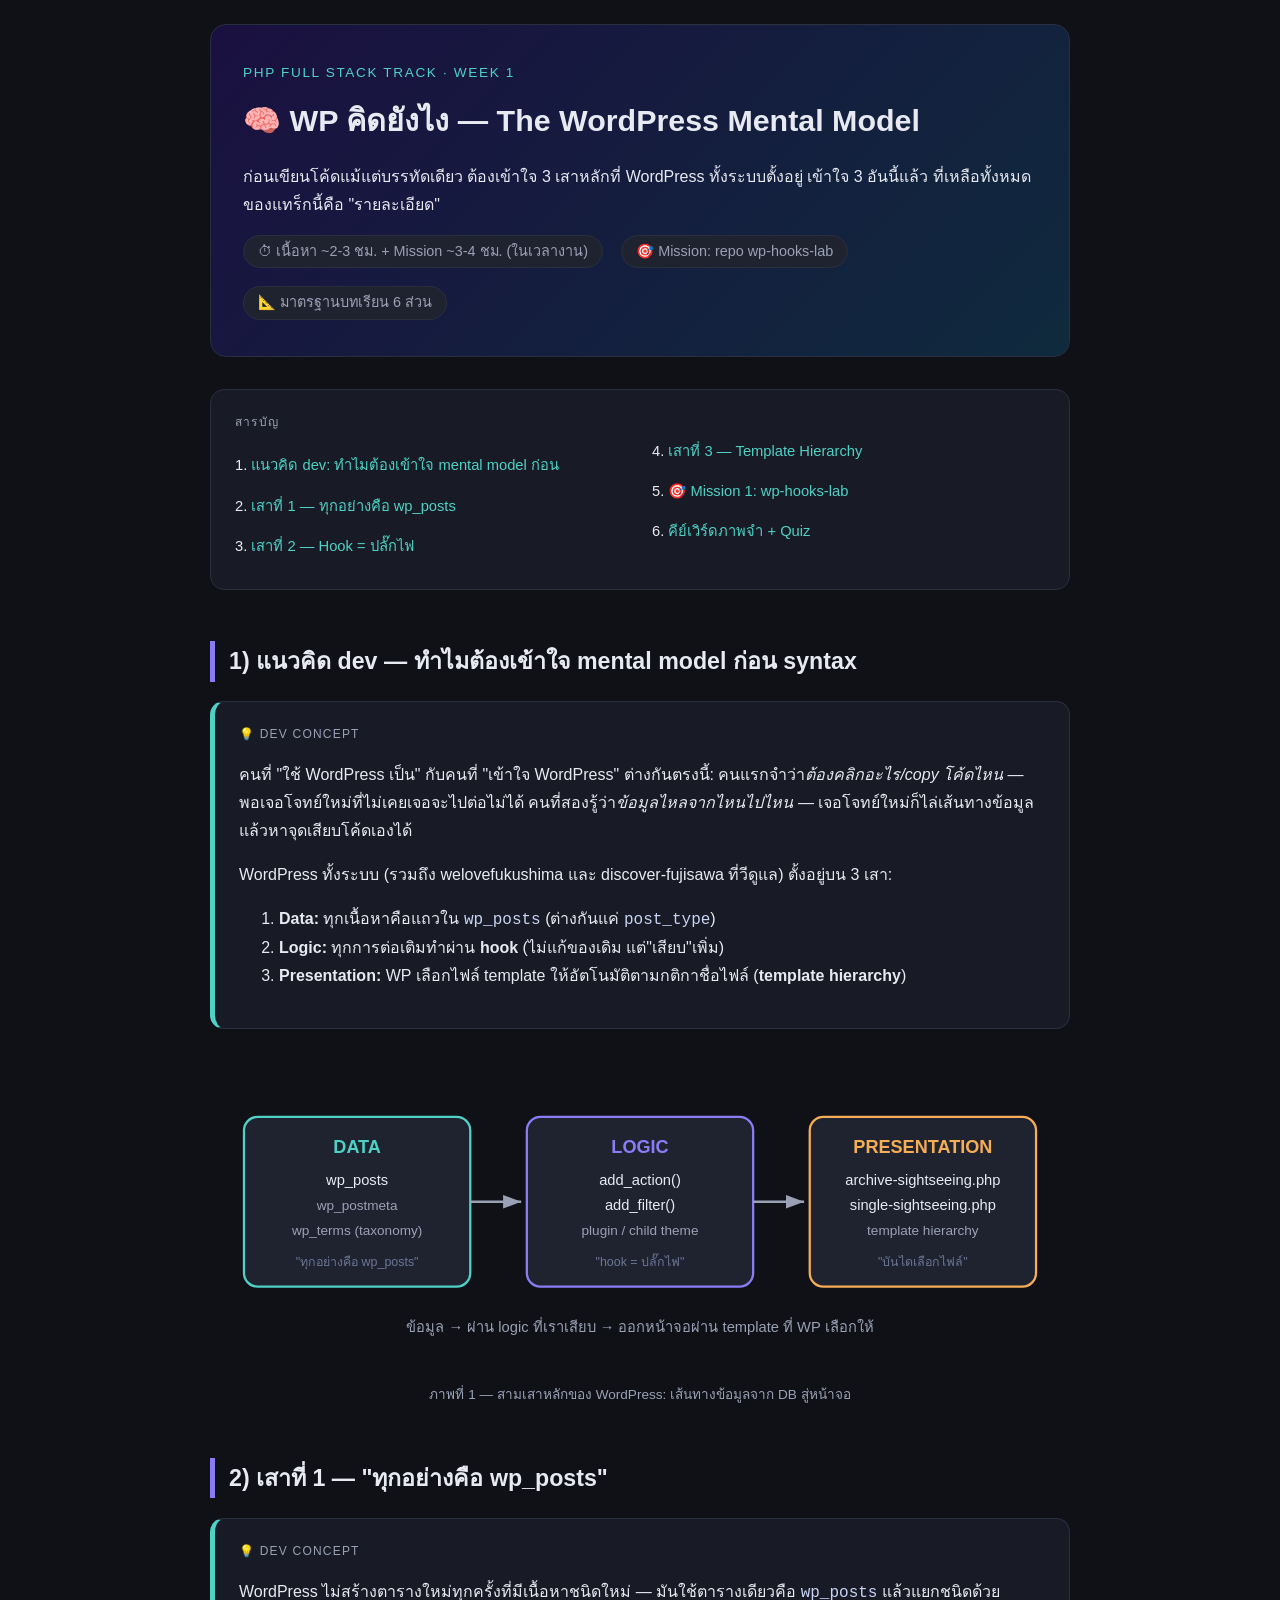
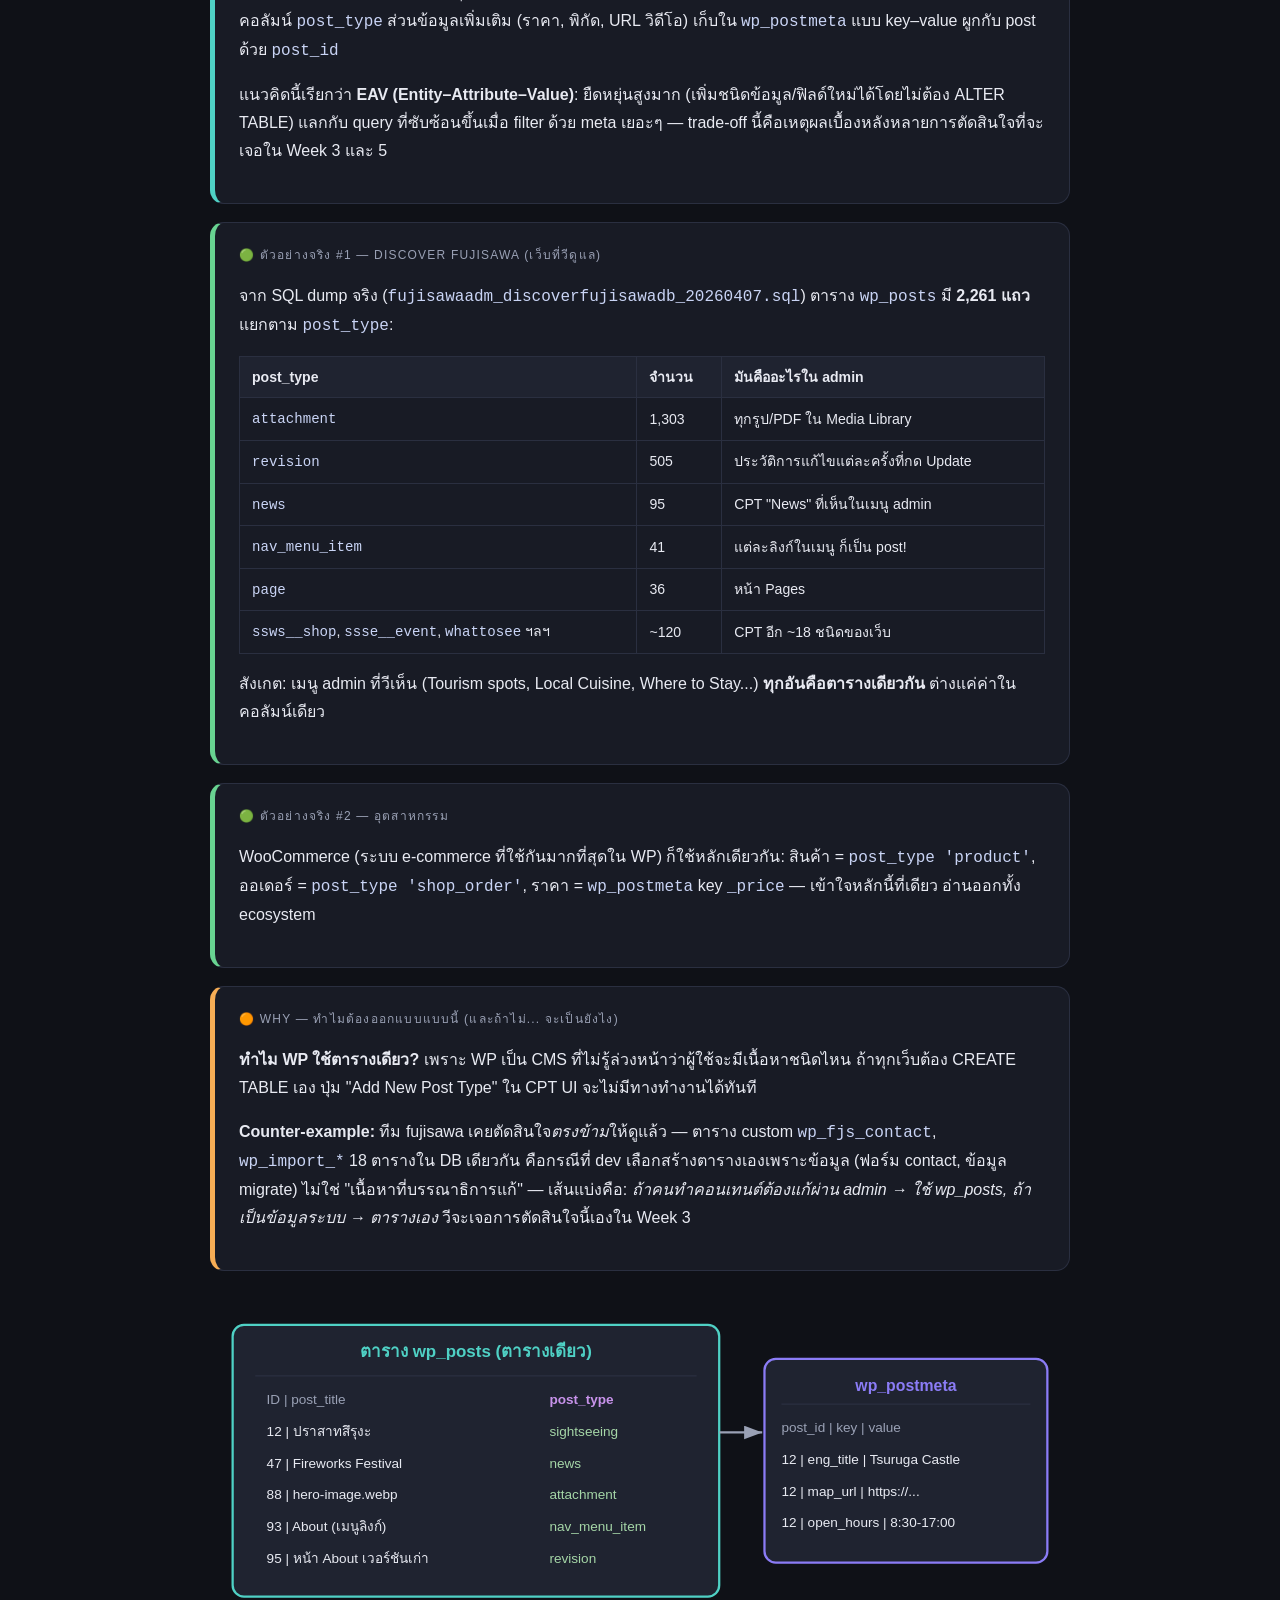
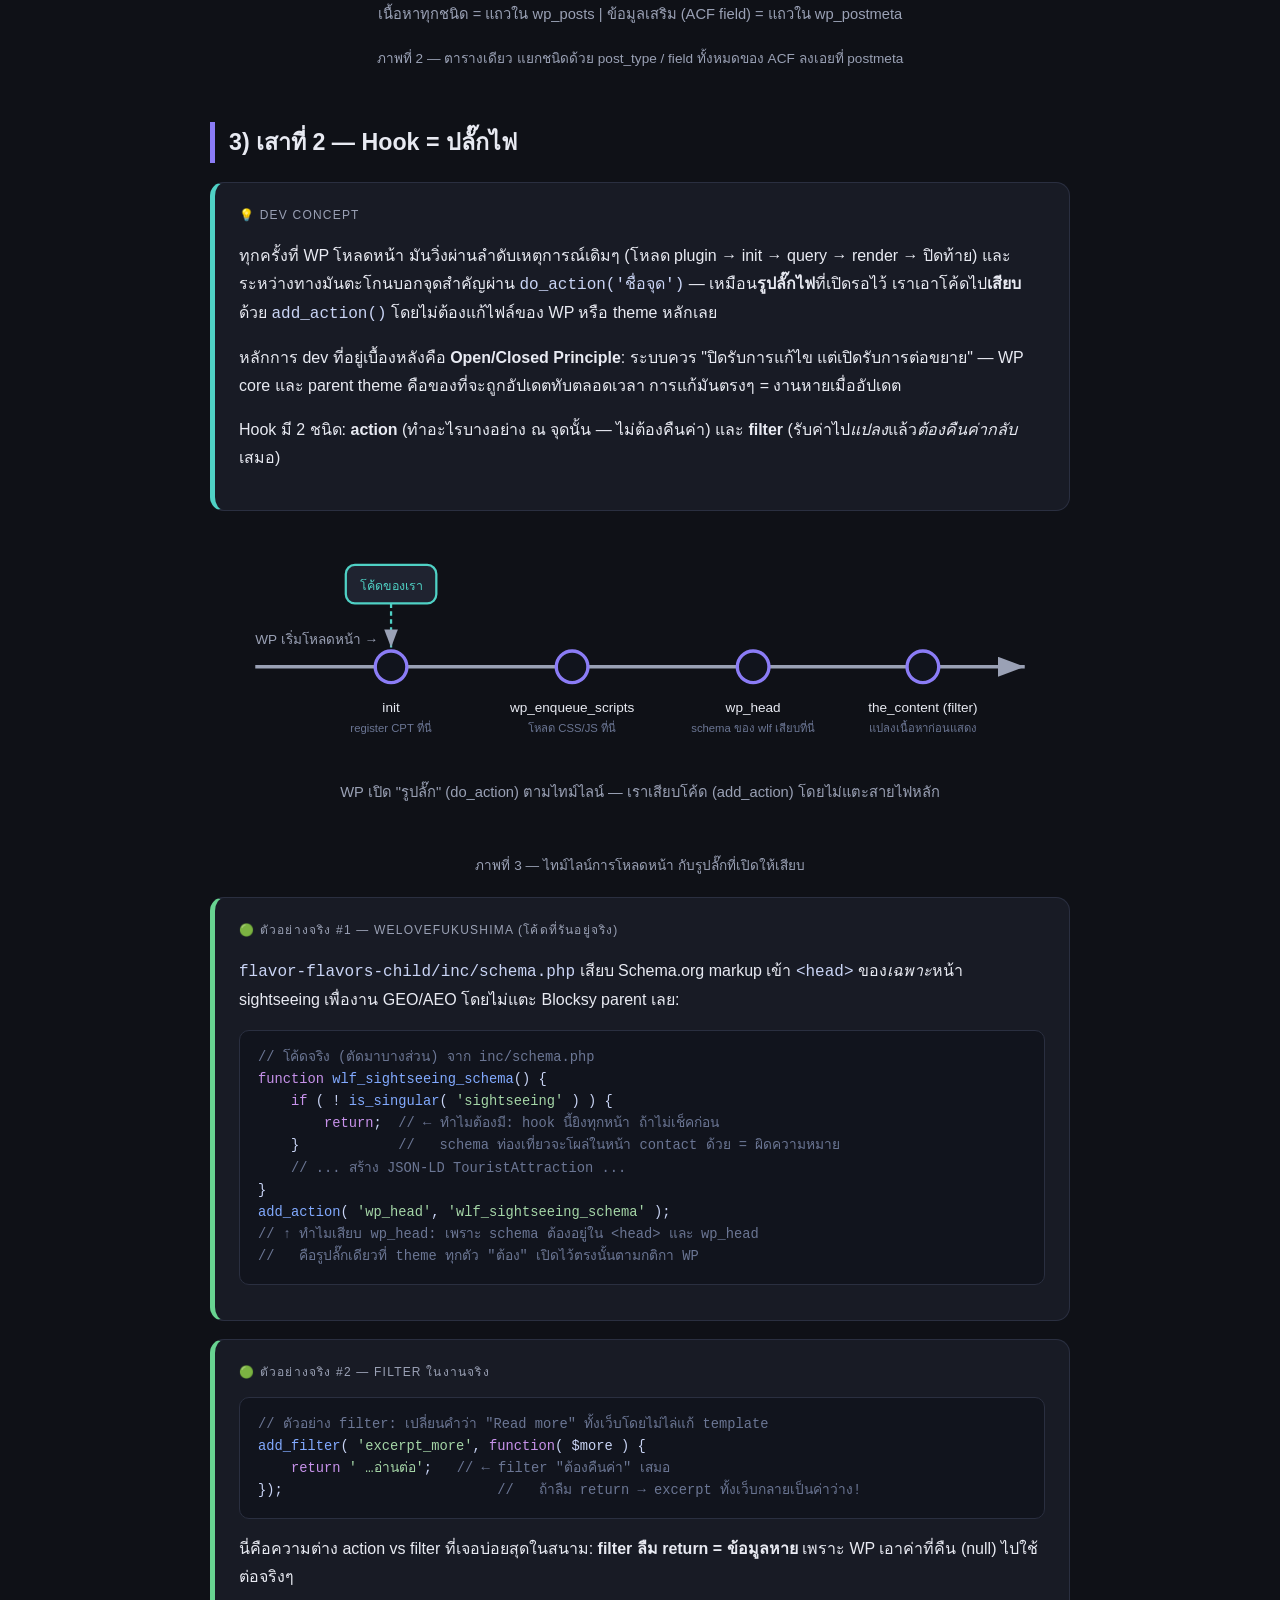
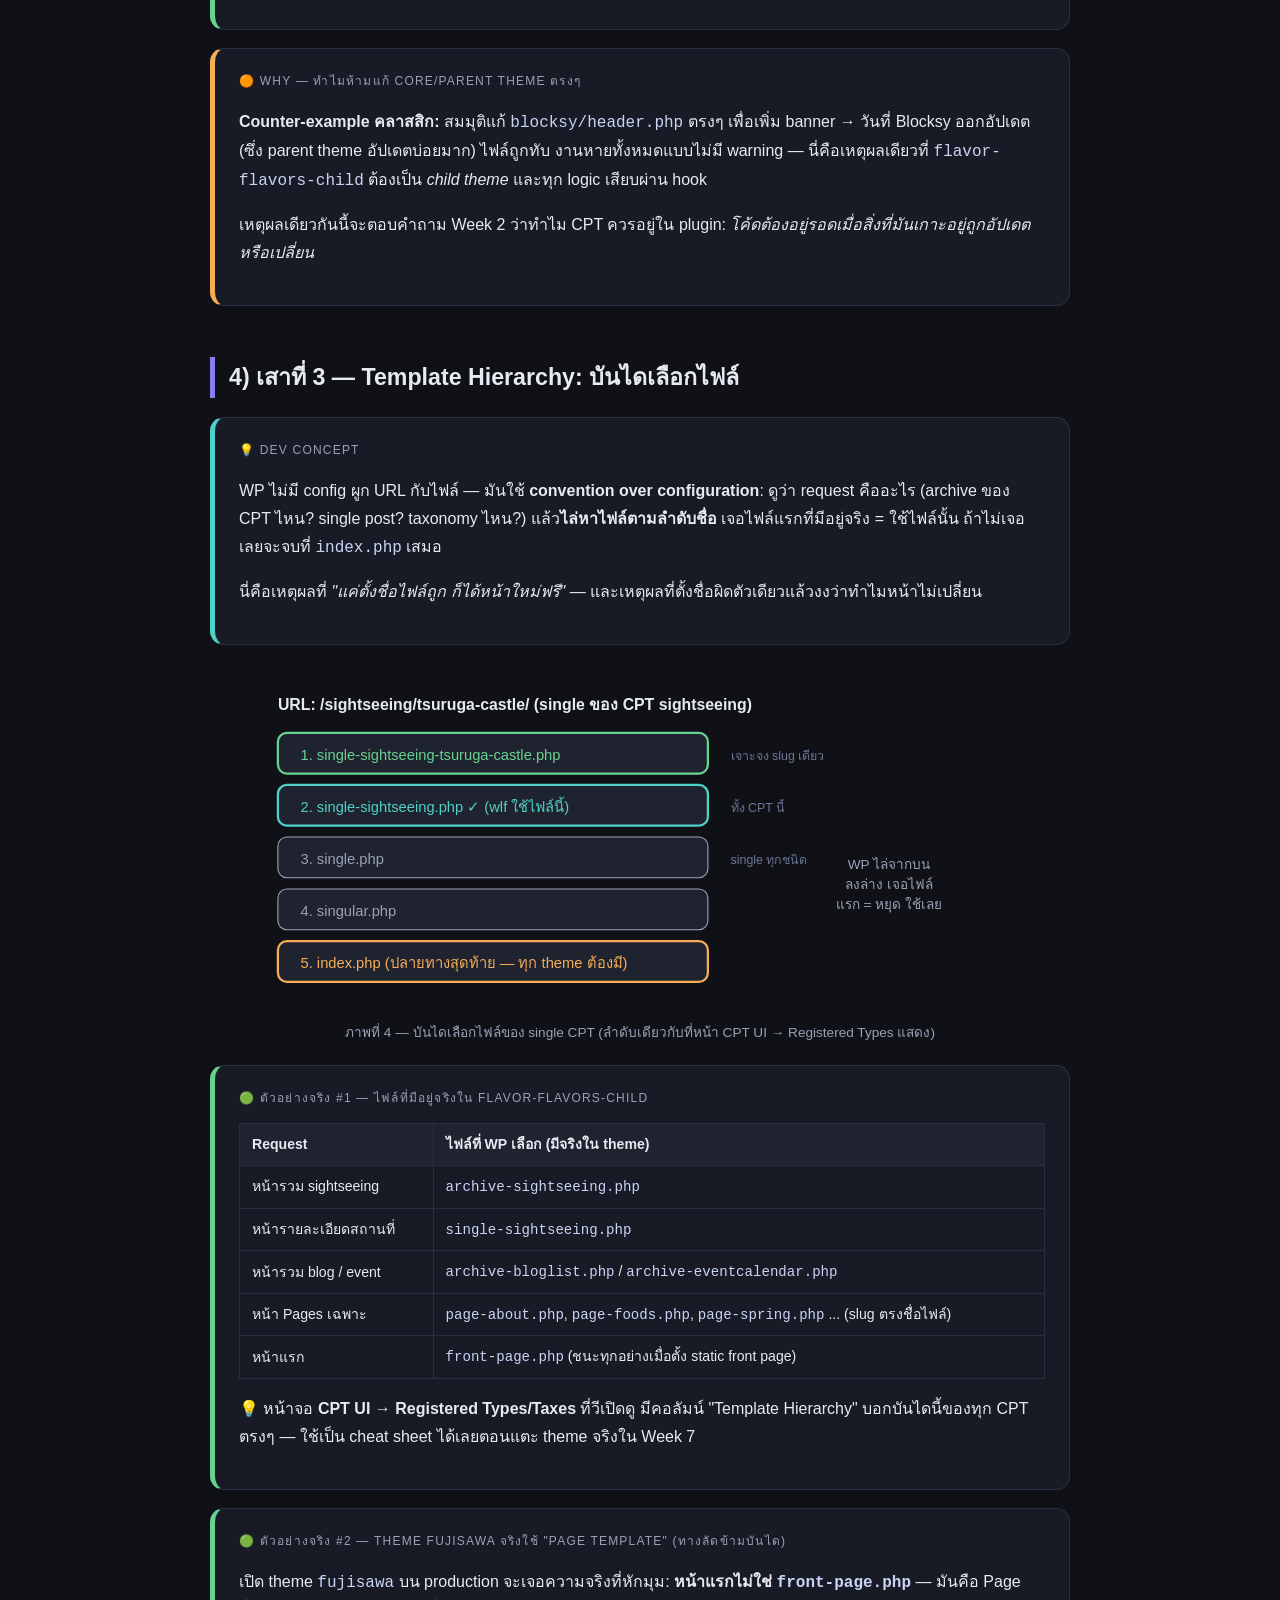
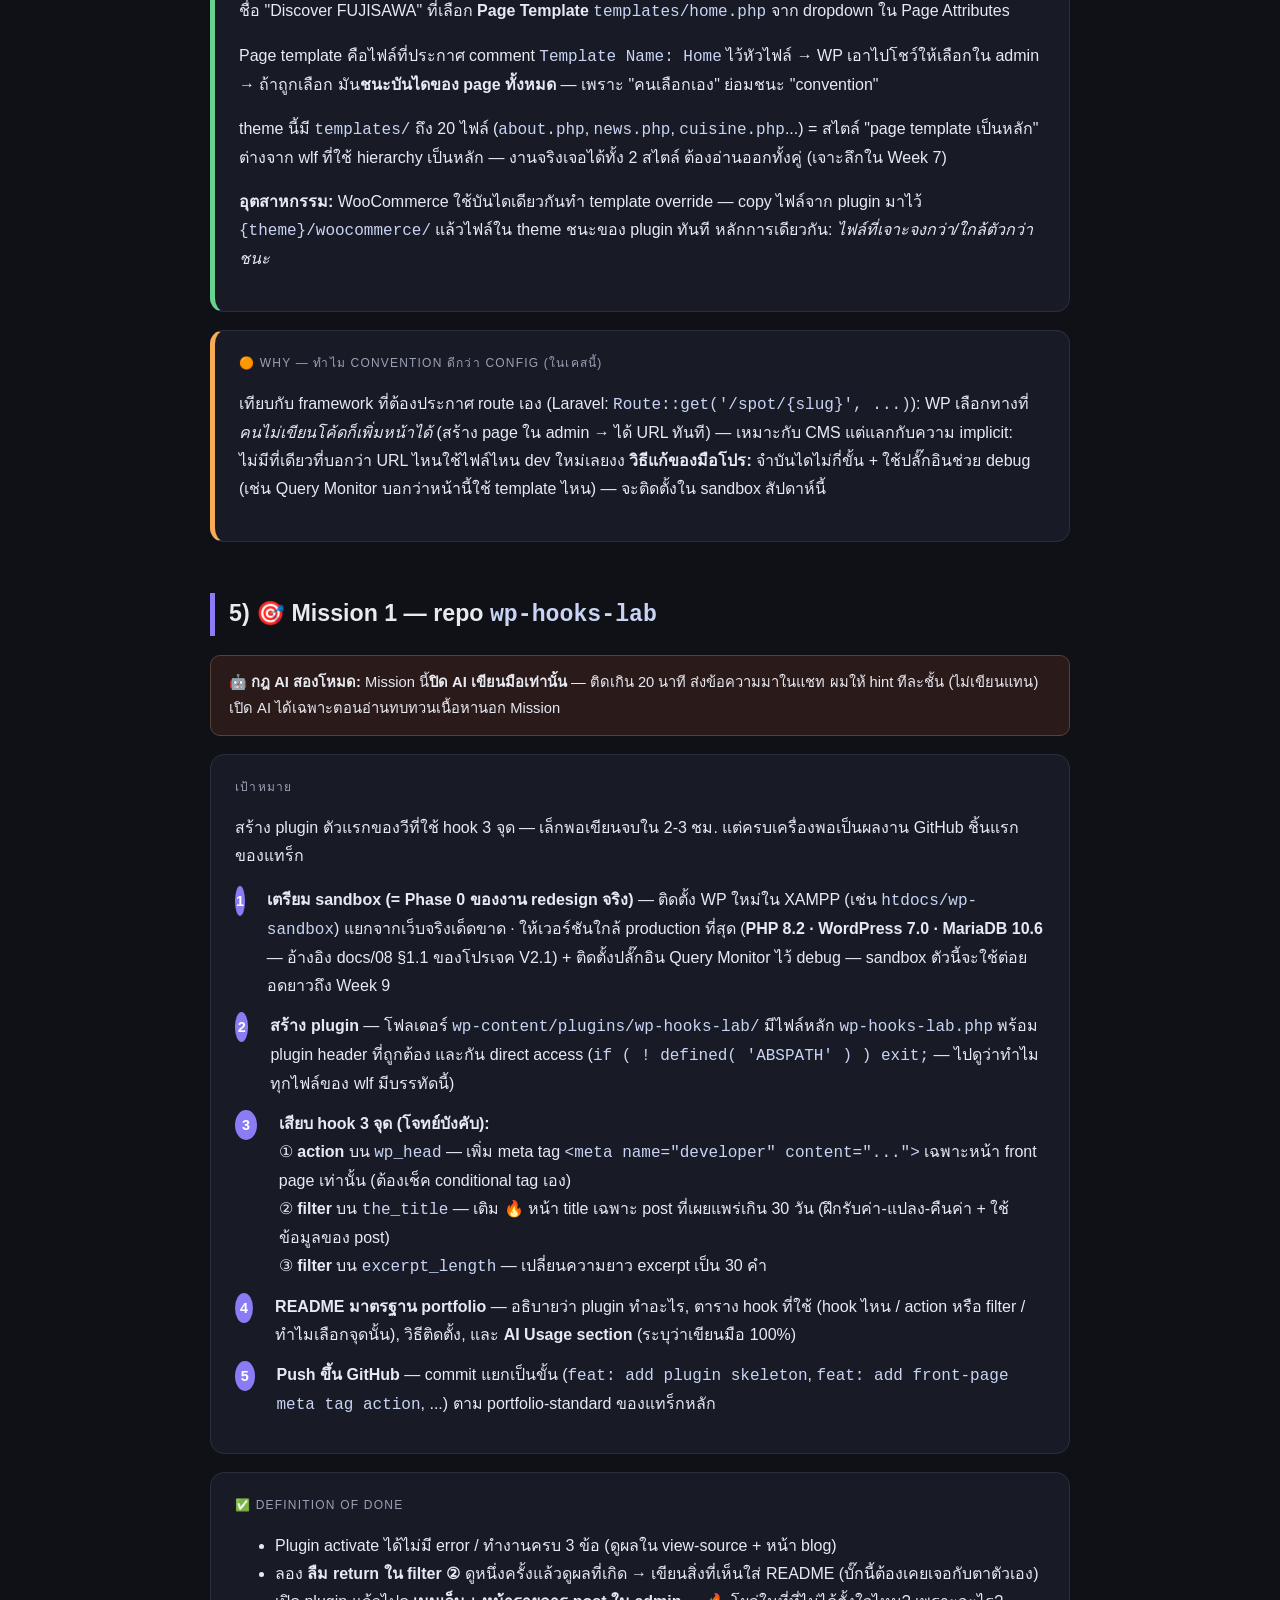
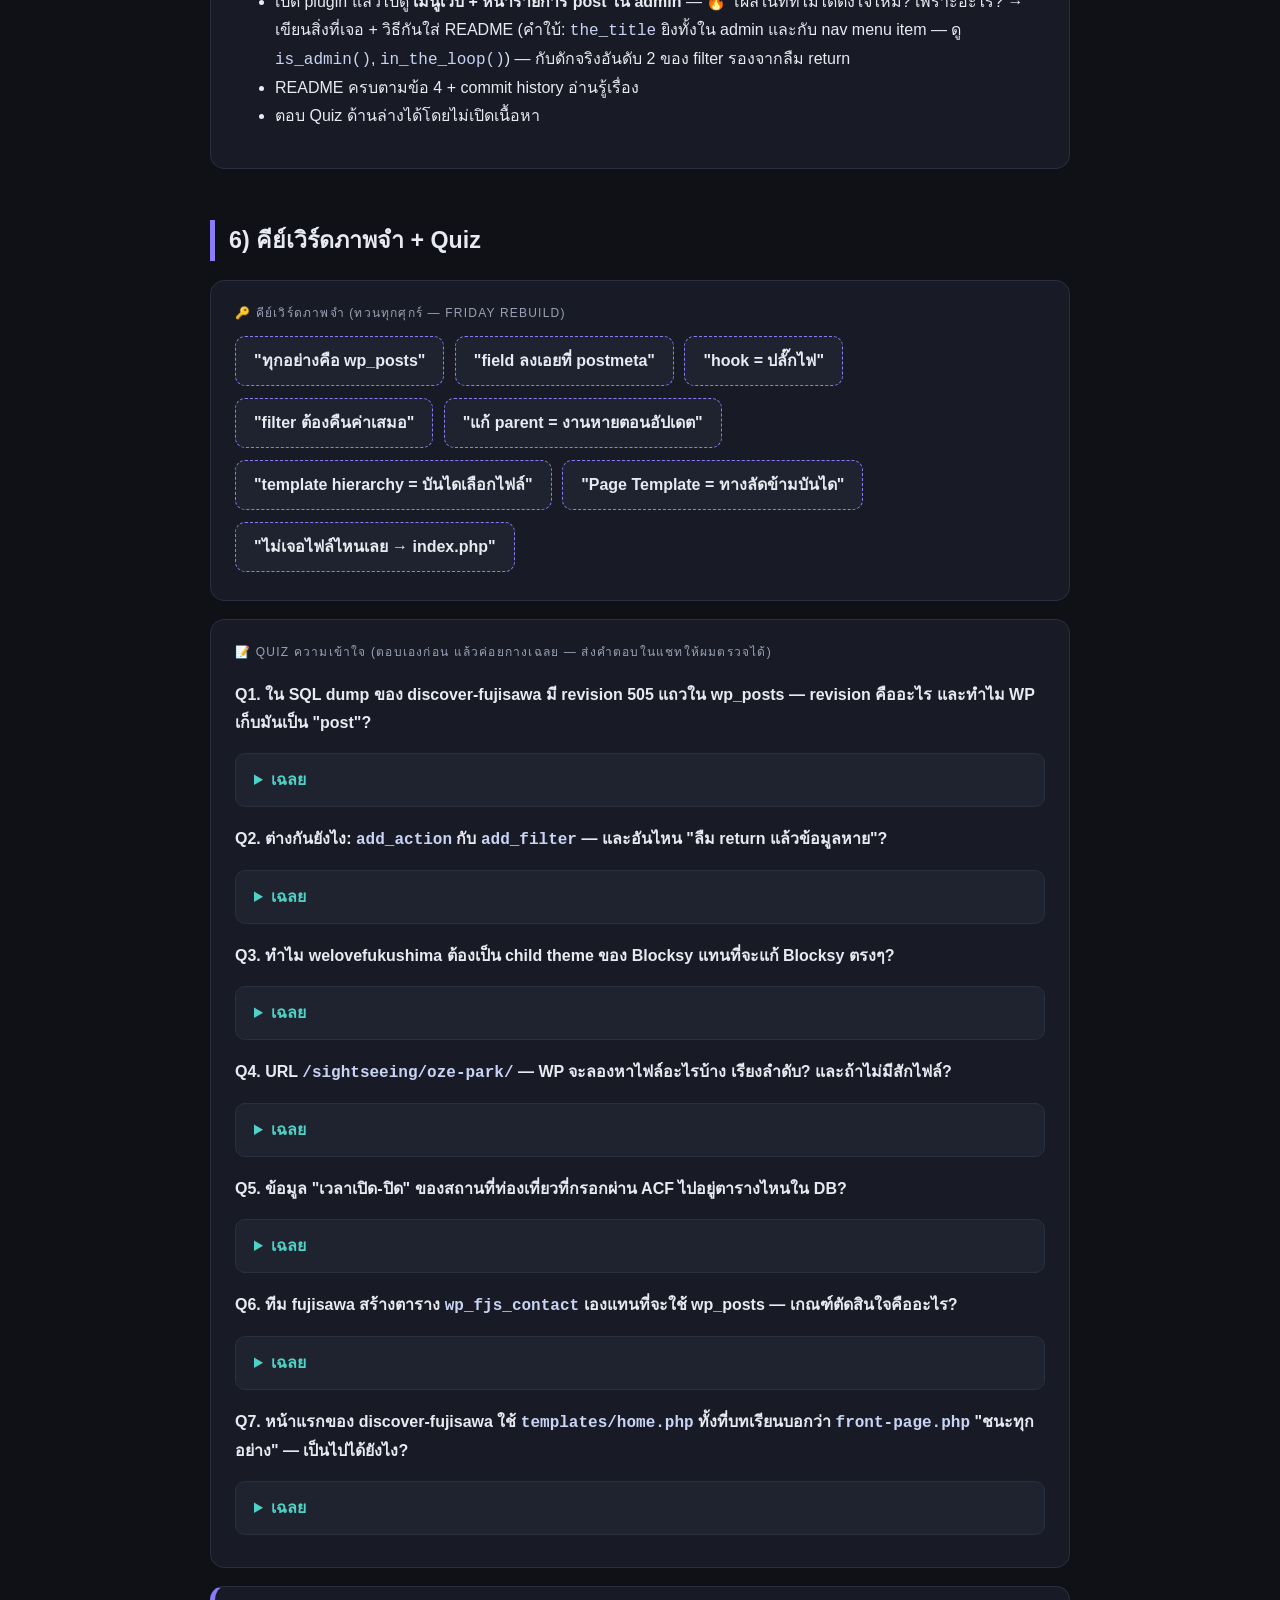
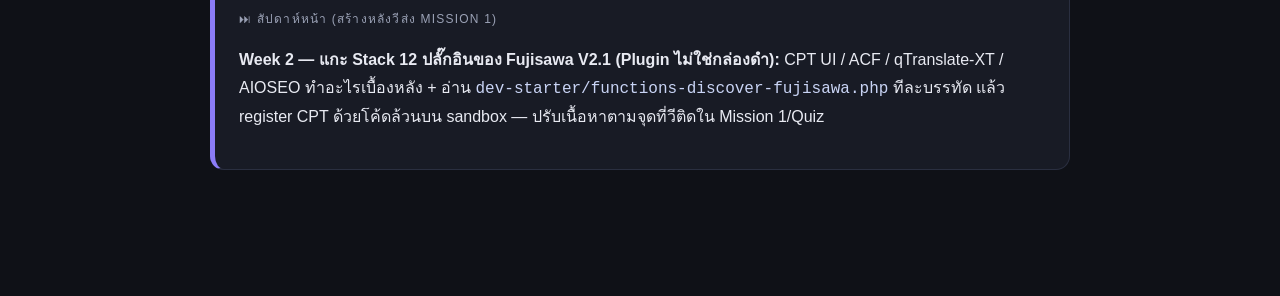
==== week-01/index.html @ 59da2ed6 "Note: Frist push data." ====
<!DOCTYPE html>
<html lang="th">
<head>
<meta charset="UTF-8">
<meta name="viewport" content="width=device-width, initial-scale=1.0">
<title>Week 1 — WP คิดยังไง | PHP Full Stack Track</title>
<style>
  :root{
    --bg:#0f1117; --card:#181b25; --card2:#1f2330; --ink:#e8eaf2; --muted:#9aa1b5;
    --accent:#8b7cf6; --accent2:#4fd1c5; --warn:#f6ad55; --danger:#fc8181; --ok:#68d391;
    --code-bg:#11141d; --border:#2a2f40;
  }
  *{box-sizing:border-box}
  body{margin:0;font-family:'Segoe UI',Tahoma,'Sarabun',sans-serif;background:var(--bg);color:var(--ink);line-height:1.75}
  .wrap{max-width:900px;margin:0 auto;padding:24px 20px 80px}
  header.hero{background:linear-gradient(135deg,#1a1040 0%,#0f2a3d 100%);border-radius:16px;padding:36px 32px;margin-bottom:32px;border:1px solid var(--border)}
  .hero .track{color:var(--accent2);font-size:.85rem;letter-spacing:.12em;text-transform:uppercase}
  h1{font-size:1.9rem;margin:.3em 0}
  h2{font-size:1.45rem;margin-top:2.2em;border-left:5px solid var(--accent);padding-left:14px}
  h3{font-size:1.12rem;color:var(--accent2);margin-top:1.8em}
  .meta{display:flex;gap:18px;flex-wrap:wrap;color:var(--muted);font-size:.9rem;margin-top:14px}
  .pill{background:var(--card2);border:1px solid var(--border);border-radius:999px;padding:3px 14px}
  .card{background:var(--card);border:1px solid var(--border);border-radius:14px;padding:22px 24px;margin:18px 0}
  .concept{border-left:5px solid var(--accent2)}
  .why{border-left:5px solid var(--warn)}
  .real{border-left:5px solid var(--ok)}
  .danger-card{border-left:5px solid var(--danger)}
  .label{font-size:.75rem;letter-spacing:.1em;text-transform:uppercase;color:var(--muted);margin-bottom:6px}
  pre{background:var(--code-bg);border:1px solid var(--border);border-radius:10px;padding:16px 18px;overflow-x:auto;font-size:.86rem;line-height:1.6}
  code{font-family:Consolas,'Courier New',monospace;color:#c9d4f5}
  .cm{color:#6b7694}  /* code comment */
  .kw{color:#c792ea}  /* keyword */
  .st{color:#a5d6a7}  /* string */
  .fn{color:#82aaff}  /* function */
  table{width:100%;border-collapse:collapse;font-size:.88rem;margin:14px 0}
  th,td{border:1px solid var(--border);padding:8px 12px;text-align:left}
  th{background:var(--card2)}
  .kw-card{display:inline-block;background:var(--card2);border:1px dashed var(--accent);border-radius:10px;padding:10px 18px;margin:6px 6px 6px 0;font-weight:600}
  details{background:var(--card2);border:1px solid var(--border);border-radius:10px;padding:12px 18px;margin:10px 0}
  summary{cursor:pointer;font-weight:600;color:var(--accent2)}
  .quiz-q{font-weight:600;margin-top:18px}
  figure{margin:20px 0;text-align:center}
  figcaption{color:var(--muted);font-size:.85rem;margin-top:8px}
  svg{max-width:100%;height:auto}
  .toc{columns:2;gap:24px;font-size:.92rem}
  .toc a{color:var(--accent2);text-decoration:none}
  .badge-num{display:inline-flex;align-items:center;justify-content:center;width:30px;height:30px;border-radius:50%;background:var(--accent);color:#fff;font-weight:700;margin-right:10px;font-size:.9rem}
  .mission-step{display:flex;gap:12px;margin:12px 0;align-items:flex-start}
  .rule{background:#2a1a1a;border:1px solid #543;border-radius:10px;padding:14px 18px;margin:14px 0;font-size:.92rem}
  @media (max-width:600px){ .toc{columns:1} h1{font-size:1.5rem} .wrap{padding:16px 12px 60px} }
</style>
</head>
<body>
<div class="wrap">

<header class="hero">
  <div class="track"><a href="../index.html" style="color:inherit;text-decoration:none">PHP Full Stack Track</a> · Week 1</div>
  <h1>🧠 WP คิดยังไง — The WordPress Mental Model</h1>
  <p>ก่อนเขียนโค้ดแม้แต่บรรทัดเดียว ต้องเข้าใจ 3 เสาหลักที่ WordPress ทั้งระบบตั้งอยู่
  เข้าใจ 3 อันนี้แล้ว ที่เหลือทั้งหมดของแทร็กนี้คือ "รายละเอียด"</p>
  <div class="meta">
    <span class="pill">⏱ เนื้อหา ~2-3 ชม. + Mission ~3-4 ชม. (ในเวลางาน)</span>
    <span class="pill">🎯 Mission: repo wp-hooks-lab</span>
    <span class="pill">📐 มาตรฐานบทเรียน 6 ส่วน</span>
  </div>
</header>

<div class="card">
  <div class="label">สารบัญ</div>
  <div class="toc">
    <p>1. <a href="#s1">แนวคิด dev: ทำไมต้องเข้าใจ mental model ก่อน</a></p>
    <p>2. <a href="#s2">เสาที่ 1 — ทุกอย่างคือ wp_posts</a></p>
    <p>3. <a href="#s3">เสาที่ 2 — Hook = ปลั๊กไฟ</a></p>
    <p>4. <a href="#s4">เสาที่ 3 — Template Hierarchy</a></p>
    <p>5. <a href="#s5">🎯 Mission 1: wp-hooks-lab</a></p>
    <p>6. <a href="#s6">คีย์เวิร์ดภาพจำ + Quiz</a></p>
  </div>
</div>

<!-- ================= SECTION 1 : CONCEPT ================= -->
<h2 id="s1">1) แนวคิด dev — ทำไมต้องเข้าใจ mental model ก่อน syntax</h2>

<div class="card concept">
  <div class="label">💡 Dev Concept</div>
  <p>คนที่ "ใช้ WordPress เป็น" กับคนที่ "เข้าใจ WordPress" ต่างกันตรงนี้:
  คนแรกจำว่า<em>ต้องคลิกอะไร/copy โค้ดไหน</em> — พอเจอโจทย์ใหม่ที่ไม่เคยเจอจะไปต่อไม่ได้
  คนที่สองรู้ว่า<em>ข้อมูลไหลจากไหนไปไหน</em> — เจอโจทย์ใหม่ก็ไล่เส้นทางข้อมูลแล้วหาจุดเสียบโค้ดเองได้</p>
  <p>WordPress ทั้งระบบ (รวมถึง welovefukushima และ discover-fujisawa ที่วีดูแล) ตั้งอยู่บน 3 เสา:</p>
  <ol>
    <li><strong>Data:</strong> ทุกเนื้อหาคือแถวใน <code>wp_posts</code> (ต่างกันแค่ <code>post_type</code>)</li>
    <li><strong>Logic:</strong> ทุกการต่อเติมทำผ่าน <strong>hook</strong> (ไม่แก้ของเดิม แต่"เสียบ"เพิ่ม)</li>
    <li><strong>Presentation:</strong> WP เลือกไฟล์ template ให้อัตโนมัติตามกติกาชื่อไฟล์ (<strong>template hierarchy</strong>)</li>
  </ol>
</div>

<figure>
<svg viewBox="0 0 760 280" xmlns="http://www.w3.org/2000/svg" role="img" aria-label="สามเสาหลักของ WordPress">
  <defs>
    <marker id="arr" markerWidth="10" markerHeight="10" refX="8" refY="3" orient="auto"><path d="M0,0 L8,3 L0,6 Z" fill="#9aa1b5"/></marker>
  </defs>
  <rect x="0" y="0" width="760" height="280" fill="none"/>
  <!-- DB -->
  <rect x="30" y="60" width="200" height="150" rx="12" fill="#1f2330" stroke="#4fd1c5" stroke-width="2"/>
  <text x="130" y="92" text-anchor="middle" fill="#4fd1c5" font-size="16" font-weight="bold">DATA</text>
  <text x="130" y="120" text-anchor="middle" fill="#e8eaf2" font-size="13">wp_posts</text>
  <text x="130" y="142" text-anchor="middle" fill="#9aa1b5" font-size="12">wp_postmeta</text>
  <text x="130" y="164" text-anchor="middle" fill="#9aa1b5" font-size="12">wp_terms (taxonomy)</text>
  <text x="130" y="192" text-anchor="middle" fill="#6b7694" font-size="11">"ทุกอย่างคือ wp_posts"</text>
  <!-- LOGIC -->
  <rect x="280" y="60" width="200" height="150" rx="12" fill="#1f2330" stroke="#8b7cf6" stroke-width="2"/>
  <text x="380" y="92" text-anchor="middle" fill="#8b7cf6" font-size="16" font-weight="bold">LOGIC</text>
  <text x="380" y="120" text-anchor="middle" fill="#e8eaf2" font-size="13">add_action()</text>
  <text x="380" y="142" text-anchor="middle" fill="#e8eaf2" font-size="13">add_filter()</text>
  <text x="380" y="164" text-anchor="middle" fill="#9aa1b5" font-size="12">plugin / child theme</text>
  <text x="380" y="192" text-anchor="middle" fill="#6b7694" font-size="11">"hook = ปลั๊กไฟ"</text>
  <!-- VIEW -->
  <rect x="530" y="60" width="200" height="150" rx="12" fill="#1f2330" stroke="#f6ad55" stroke-width="2"/>
  <text x="630" y="92" text-anchor="middle" fill="#f6ad55" font-size="16" font-weight="bold">PRESENTATION</text>
  <text x="630" y="120" text-anchor="middle" fill="#e8eaf2" font-size="13">archive-sightseeing.php</text>
  <text x="630" y="142" text-anchor="middle" fill="#e8eaf2" font-size="13">single-sightseeing.php</text>
  <text x="630" y="164" text-anchor="middle" fill="#9aa1b5" font-size="12">template hierarchy</text>
  <text x="630" y="192" text-anchor="middle" fill="#6b7694" font-size="11">"บันไดเลือกไฟล์"</text>
  <!-- arrows -->
  <line x1="230" y1="135" x2="275" y2="135" stroke="#9aa1b5" stroke-width="2" marker-end="url(#arr)"/>
  <line x1="480" y1="135" x2="525" y2="135" stroke="#9aa1b5" stroke-width="2" marker-end="url(#arr)"/>
  <text x="380" y="250" text-anchor="middle" fill="#9aa1b5" font-size="13">ข้อมูล → ผ่าน logic ที่เราเสียบ → ออกหน้าจอผ่าน template ที่ WP เลือกให้</text>
</svg>
<figcaption>ภาพที่ 1 — สามเสาหลักของ WordPress: เส้นทางข้อมูลจาก DB สู่หน้าจอ</figcaption>
</figure>

<!-- ================= SECTION 2 : WP_POSTS ================= -->
<h2 id="s2">2) เสาที่ 1 — "ทุกอย่างคือ wp_posts"</h2>

<div class="card concept">
  <div class="label">💡 Dev Concept</div>
  <p>WordPress ไม่สร้างตารางใหม่ทุกครั้งที่มีเนื้อหาชนิดใหม่ — มันใช้ตารางเดียวคือ <code>wp_posts</code>
  แล้วแยกชนิดด้วยคอลัมน์ <code>post_type</code> ส่วนข้อมูลเพิ่มเติม (ราคา, พิกัด, URL วิดีโอ) เก็บใน
  <code>wp_postmeta</code> แบบ key–value ผูกกับ post ด้วย <code>post_id</code></p>
  <p>แนวคิดนี้เรียกว่า <strong>EAV (Entity–Attribute–Value)</strong>: ยืดหยุ่นสูงมาก (เพิ่มชนิดข้อมูล/ฟิลด์ใหม่ได้โดยไม่ต้อง ALTER TABLE)
  แลกกับ query ที่ซับซ้อนขึ้นเมื่อ filter ด้วย meta เยอะๆ — trade-off นี้คือเหตุผลเบื้องหลังหลายการตัดสินใจที่จะเจอใน Week 3 และ 5</p>
</div>

<div class="card real">
  <div class="label">🟢 ตัวอย่างจริง #1 — Discover FUJISAWA (เว็บที่วีดูแล)</div>
  <p>จาก SQL dump จริง (<code>fujisawaadm_discoverfujisawadb_20260407.sql</code>) ตาราง <code>wp_posts</code> มี <strong>2,261 แถว</strong> แยกตาม <code>post_type</code>:</p>
  <table>
    <tr><th>post_type</th><th>จำนวน</th><th>มันคืออะไรใน admin</th></tr>
    <tr><td><code>attachment</code></td><td>1,303</td><td>ทุกรูป/PDF ใน Media Library</td></tr>
    <tr><td><code>revision</code></td><td>505</td><td>ประวัติการแก้ไขแต่ละครั้งที่กด Update</td></tr>
    <tr><td><code>news</code></td><td>95</td><td>CPT "News" ที่เห็นในเมนู admin</td></tr>
    <tr><td><code>nav_menu_item</code></td><td>41</td><td>แต่ละลิงก์ในเมนู ก็เป็น post!</td></tr>
    <tr><td><code>page</code></td><td>36</td><td>หน้า Pages</td></tr>
    <tr><td><code>ssws__shop</code>, <code>ssse__event</code>, <code>whattosee</code> ฯลฯ</td><td>~120</td><td>CPT อีก ~18 ชนิดของเว็บ</td></tr>
  </table>
  <p>สังเกต: เมนู admin ที่วีเห็น (Tourism spots, Local Cuisine, Where to Stay...) <strong>ทุกอันคือตารางเดียวกัน</strong> ต่างแค่ค่าในคอลัมน์เดียว</p>
</div>

<div class="card real">
  <div class="label">🟢 ตัวอย่างจริง #2 — อุตสาหกรรม</div>
  <p>WooCommerce (ระบบ e-commerce ที่ใช้กันมากที่สุดใน WP) ก็ใช้หลักเดียวกัน: สินค้า = <code>post_type 'product'</code>,
  ออเดอร์ = <code>post_type 'shop_order'</code>, ราคา = <code>wp_postmeta</code> key <code>_price</code>
  — เข้าใจหลักนี้ที่เดียว อ่านออกทั้ง ecosystem</p>
</div>

<div class="card why">
  <div class="label">🟠 Why — ทำไมต้องออกแบบแบบนี้ (และถ้าไม่... จะเป็นยังไง)</div>
  <p><strong>ทำไม WP ใช้ตารางเดียว?</strong> เพราะ WP เป็น CMS ที่ไม่รู้ล่วงหน้าว่าผู้ใช้จะมีเนื้อหาชนิดไหน
  ถ้าทุกเว็บต้อง CREATE TABLE เอง ปุ่ม "Add New Post Type" ใน CPT UI จะไม่มีทางทำงานได้ทันที</p>
  <p><strong>Counter-example:</strong> ทีม fujisawa เคยตัดสินใจ<em>ตรงข้าม</em>ให้ดูแล้ว — ตาราง custom
  <code>wp_fjs_contact</code>, <code>wp_import_*</code> 18 ตารางใน DB เดียวกัน คือกรณีที่ dev เลือกสร้างตารางเองเพราะข้อมูล
  (ฟอร์ม contact, ข้อมูล migrate) ไม่ใช่ "เนื้อหาที่บรรณาธิการแก้" — เส้นแบ่งคือ: <em>ถ้าคนทำคอนเทนต์ต้องแก้ผ่าน admin → ใช้ wp_posts,
  ถ้าเป็นข้อมูลระบบ → ตารางเอง</em> วีจะเจอการตัดสินใจนี้เองใน Week 3</p>
</div>

<figure>
<svg viewBox="0 0 760 300" xmlns="http://www.w3.org/2000/svg" role="img" aria-label="wp_posts กับ post_type">
  <rect x="20" y="30" width="430" height="240" rx="10" fill="#1f2330" stroke="#4fd1c5" stroke-width="2"/>
  <text x="235" y="58" text-anchor="middle" fill="#4fd1c5" font-size="15" font-weight="bold">ตาราง wp_posts (ตารางเดียว)</text>
  <line x1="40" y1="75" x2="430" y2="75" stroke="#2a2f40"/>
  <text x="50" y="100" fill="#9aa1b5" font-size="12">ID | post_title</text><text x="300" y="100" fill="#c792ea" font-size="12" font-weight="bold">post_type</text>
  <text x="50" y="128" fill="#e8eaf2" font-size="12">12 | ปราสาทสึรุงะ</text><text x="300" y="128" fill="#a5d6a7" font-size="12">sightseeing</text>
  <text x="50" y="156" fill="#e8eaf2" font-size="12">47 | Fireworks Festival</text><text x="300" y="156" fill="#a5d6a7" font-size="12">news</text>
  <text x="50" y="184" fill="#e8eaf2" font-size="12">88 | hero-image.webp</text><text x="300" y="184" fill="#a5d6a7" font-size="12">attachment</text>
  <text x="50" y="212" fill="#e8eaf2" font-size="12">93 | About (เมนูลิงก์)</text><text x="300" y="212" fill="#a5d6a7" font-size="12">nav_menu_item</text>
  <text x="50" y="240" fill="#e8eaf2" font-size="12">95 | หน้า About เวอร์ชันเก่า</text><text x="300" y="240" fill="#a5d6a7" font-size="12">revision</text>
  <!-- postmeta -->
  <rect x="490" y="60" width="250" height="180" rx="10" fill="#1f2330" stroke="#8b7cf6" stroke-width="2"/>
  <text x="615" y="88" text-anchor="middle" fill="#8b7cf6" font-size="14" font-weight="bold">wp_postmeta</text>
  <line x1="505" y1="100" x2="725" y2="100" stroke="#2a2f40"/>
  <text x="505" y="125" fill="#9aa1b5" font-size="12">post_id | key | value</text>
  <text x="505" y="153" fill="#e8eaf2" font-size="12">12 | eng_title | Tsuruga Castle</text>
  <text x="505" y="181" fill="#e8eaf2" font-size="12">12 | map_url | https://...</text>
  <text x="505" y="209" fill="#e8eaf2" font-size="12">12 | open_hours | 8:30-17:00</text>
  <line x1="450" y1="125" x2="488" y2="125" stroke="#9aa1b5" stroke-width="2" marker-end="url(#arr)"/>
  <text x="380" y="290" text-anchor="middle" fill="#9aa1b5" font-size="13">เนื้อหาทุกชนิด = แถวใน wp_posts | ข้อมูลเสริม (ACF field) = แถวใน wp_postmeta</text>
</svg>
<figcaption>ภาพที่ 2 — ตารางเดียว แยกชนิดด้วย post_type / field ทั้งหมดของ ACF ลงเอยที่ postmeta</figcaption>
</figure>

<!-- ================= SECTION 3 : HOOKS ================= -->
<h2 id="s3">3) เสาที่ 2 — Hook = ปลั๊กไฟ</h2>

<div class="card concept">
  <div class="label">💡 Dev Concept</div>
  <p>ทุกครั้งที่ WP โหลดหน้า มันวิ่งผ่านลำดับเหตุการณ์เดิมๆ (โหลด plugin → init → query → render → ปิดท้าย)
  และระหว่างทางมันตะโกนบอกจุดสำคัญผ่าน <code>do_action('ชื่อจุด')</code> — เหมือน<strong>รูปลั๊กไฟ</strong>ที่เปิดรอไว้
  เราเอาโค้ดไป<strong>เสียบ</strong>ด้วย <code>add_action()</code> โดยไม่ต้องแก้ไฟล์ของ WP หรือ theme หลักเลย</p>
  <p>หลักการ dev ที่อยู่เบื้องหลังคือ <strong>Open/Closed Principle</strong>: ระบบควร "ปิดรับการแก้ไข แต่เปิดรับการต่อขยาย"
  — WP core และ parent theme คือของที่จะถูกอัปเดตทับตลอดเวลา การแก้มันตรงๆ = งานหายเมื่ออัปเดต</p>
  <p>Hook มี 2 ชนิด: <strong>action</strong> (ทำอะไรบางอย่าง ณ จุดนั้น — ไม่ต้องคืนค่า) และ
  <strong>filter</strong> (รับค่าไป<em>แปลง</em>แล้ว<em>ต้องคืนค่ากลับ</em>เสมอ)</p>
</div>

<figure>
<svg viewBox="0 0 760 270" xmlns="http://www.w3.org/2000/svg" role="img" aria-label="WordPress lifecycle กับ hook">
  <line x1="40" y1="120" x2="720" y2="120" stroke="#9aa1b5" stroke-width="3" marker-end="url(#arr)"/>
  <text x="40" y="100" fill="#9aa1b5" font-size="12">WP เริ่มโหลดหน้า →</text>
  <!-- sockets -->
  <g>
    <circle cx="160" cy="120" r="14" fill="#11141d" stroke="#8b7cf6" stroke-width="3"/>
    <text x="160" y="160" text-anchor="middle" fill="#e8eaf2" font-size="12">init</text>
    <text x="160" y="178" text-anchor="middle" fill="#6b7694" font-size="10">register CPT ที่นี่</text>
  </g>
  <g>
    <circle cx="320" cy="120" r="14" fill="#11141d" stroke="#8b7cf6" stroke-width="3"/>
    <text x="320" y="160" text-anchor="middle" fill="#e8eaf2" font-size="12">wp_enqueue_scripts</text>
    <text x="320" y="178" text-anchor="middle" fill="#6b7694" font-size="10">โหลด CSS/JS ที่นี่</text>
  </g>
  <g>
    <circle cx="480" cy="120" r="14" fill="#11141d" stroke="#8b7cf6" stroke-width="3"/>
    <text x="480" y="160" text-anchor="middle" fill="#e8eaf2" font-size="12">wp_head</text>
    <text x="480" y="178" text-anchor="middle" fill="#6b7694" font-size="10">schema ของ wlf เสียบที่นี่</text>
  </g>
  <g>
    <circle cx="630" cy="120" r="14" fill="#11141d" stroke="#8b7cf6" stroke-width="3"/>
    <text x="630" y="160" text-anchor="middle" fill="#e8eaf2" font-size="12">the_content (filter)</text>
    <text x="630" y="178" text-anchor="middle" fill="#6b7694" font-size="10">แปลงเนื้อหาก่อนแสดง</text>
  </g>
  <!-- our plug -->
  <rect x="120" y="30" width="80" height="34" rx="8" fill="#1f2330" stroke="#4fd1c5" stroke-width="2"/>
  <text x="160" y="52" text-anchor="middle" fill="#4fd1c5" font-size="11">โค้ดของเรา</text>
  <line x1="160" y1="64" x2="160" y2="103" stroke="#4fd1c5" stroke-width="2" stroke-dasharray="4 3" marker-end="url(#arr)"/>
  <text x="380" y="235" text-anchor="middle" fill="#9aa1b5" font-size="13">WP เปิด "รูปลั๊ก" (do_action) ตามไทม์ไลน์ — เราเสียบโค้ด (add_action) โดยไม่แตะสายไฟหลัก</text>
</svg>
<figcaption>ภาพที่ 3 — ไทม์ไลน์การโหลดหน้า กับรูปลั๊กที่เปิดให้เสียบ</figcaption>
</figure>

<div class="card real">
  <div class="label">🟢 ตัวอย่างจริง #1 — welovefukushima (โค้ดที่รันอยู่จริง)</div>
  <p><code>flavor-flavors-child/inc/schema.php</code> เสียบ Schema.org markup เข้า <code>&lt;head&gt;</code> ของ<em>เฉพาะ</em>หน้า sightseeing
  เพื่องาน GEO/AEO โดยไม่แตะ Blocksy parent เลย:</p>
<pre><code><span class="cm">// โค้ดจริง (ตัดมาบางส่วน) จาก inc/schema.php</span>
<span class="kw">function</span> <span class="fn">wlf_sightseeing_schema</span>() {
    <span class="kw">if</span> ( ! <span class="fn">is_singular</span>( <span class="st">'sightseeing'</span> ) ) {
        <span class="kw">return</span>;  <span class="cm">// ← ทำไมต้องมี: hook นี้ยิงทุกหน้า ถ้าไม่เช็คก่อน</span>
    }            <span class="cm">//   schema ท่องเที่ยวจะโผล่ในหน้า contact ด้วย = ผิดความหมาย</span>
    <span class="cm">// ... สร้าง JSON-LD TouristAttraction ...</span>
}
<span class="fn">add_action</span>( <span class="st">'wp_head'</span>, <span class="st">'wlf_sightseeing_schema'</span> );
<span class="cm">// ↑ ทำไมเสียบ wp_head: เพราะ schema ต้องอยู่ใน &lt;head&gt; และ wp_head</span>
<span class="cm">//   คือรูปลั๊กเดียวที่ theme ทุกตัว "ต้อง" เปิดไว้ตรงนั้นตามกติกา WP</span></code></pre>
</div>

<div class="card real">
  <div class="label">🟢 ตัวอย่างจริง #2 — filter ในงานจริง</div>
<pre><code><span class="cm">// ตัวอย่าง filter: เปลี่ยนคำว่า "Read more" ทั้งเว็บโดยไม่ไล่แก้ template</span>
<span class="fn">add_filter</span>( <span class="st">'excerpt_more'</span>, <span class="kw">function</span>( $more ) {
    <span class="kw">return</span> <span class="st">' …อ่านต่อ'</span>;   <span class="cm">// ← filter "ต้องคืนค่า" เสมอ</span>
});                          <span class="cm">//   ถ้าลืม return → excerpt ทั้งเว็บกลายเป็นค่าว่าง!</span></code></pre>
  <p>นี่คือความต่าง action vs filter ที่เจอบ่อยสุดในสนาม: <strong>filter ลืม return = ข้อมูลหาย</strong> เพราะ WP เอาค่าที่คืน (null) ไปใช้ต่อจริงๆ</p>
</div>

<div class="card why">
  <div class="label">🟠 Why — ทำไมห้ามแก้ core/parent theme ตรงๆ</div>
  <p><strong>Counter-example คลาสสิก:</strong> สมมุติแก้ <code>blocksy/header.php</code> ตรงๆ เพื่อเพิ่ม banner
  → วันที่ Blocksy ออกอัปเดต (ซึ่ง parent theme อัปเดตบ่อยมาก) ไฟล์ถูกทับ งานหายทั้งหมดแบบไม่มี warning
  — นี่คือเหตุผลเดียวที่ <code>flavor-flavors-child</code> ต้องเป็น <em>child theme</em> และทุก logic เสียบผ่าน hook</p>
  <p>เหตุผลเดียวกันนี้จะตอบคำถาม Week 2 ว่าทำไม CPT ควรอยู่ใน plugin: <em>โค้ดต้องอยู่รอดเมื่อสิ่งที่มันเกาะอยู่ถูกอัปเดตหรือเปลี่ยน</em></p>
</div>

<!-- ================= SECTION 4 : TEMPLATE HIERARCHY ================= -->
<h2 id="s4">4) เสาที่ 3 — Template Hierarchy: บันไดเลือกไฟล์</h2>

<div class="card concept">
  <div class="label">💡 Dev Concept</div>
  <p>WP ไม่มี config ผูก URL กับไฟล์ — มันใช้ <strong>convention over configuration</strong>:
  ดูว่า request คืออะไร (archive ของ CPT ไหน? single post? taxonomy ไหน?) แล้ว<strong>ไล่หาไฟล์ตามลำดับชื่อ</strong>
  เจอไฟล์แรกที่มีอยู่จริง = ใช้ไฟล์นั้น ถ้าไม่เจอเลยจะจบที่ <code>index.php</code> เสมอ</p>
  <p>นี่คือเหตุผลที่ <em>"แค่ตั้งชื่อไฟล์ถูก ก็ได้หน้าใหม่ฟรี"</em> — และเหตุผลที่ตั้งชื่อผิดตัวเดียวแล้วงงว่าทำไมหน้าไม่เปลี่ยน</p>
</div>

<figure>
<svg viewBox="0 0 760 300" xmlns="http://www.w3.org/2000/svg" role="img" aria-label="บันได template hierarchy">
  <text x="60" y="40" fill="#e8eaf2" font-size="14" font-weight="bold">URL: /sightseeing/tsuruga-castle/  (single ของ CPT sightseeing)</text>
  <!-- ladder -->
  <g font-size="13">
    <rect x="60" y="60" width="380" height="36" rx="8" fill="#1f2330" stroke="#68d391" stroke-width="2"/>
    <text x="80" y="84" fill="#68d391">1. single-sightseeing-tsuruga-castle.php</text>
    <text x="460" y="84" fill="#6b7694" font-size="11">เจาะจง slug เดียว</text>
    <rect x="60" y="106" width="380" height="36" rx="8" fill="#1f2330" stroke="#4fd1c5" stroke-width="2"/>
    <text x="80" y="130" fill="#4fd1c5">2. single-sightseeing.php ✓ (wlf ใช้ไฟล์นี้)</text>
    <text x="460" y="130" fill="#6b7694" font-size="11">ทั้ง CPT นี้</text>
    <rect x="60" y="152" width="380" height="36" rx="8" fill="#1f2330" stroke="#9aa1b5"/>
    <text x="80" y="176" fill="#9aa1b5">3. single.php</text>
    <text x="460" y="176" fill="#6b7694" font-size="11">single ทุกชนิด</text>
    <rect x="60" y="198" width="380" height="36" rx="8" fill="#1f2330" stroke="#9aa1b5"/>
    <text x="80" y="222" fill="#9aa1b5">4. singular.php</text>
    <rect x="60" y="244" width="380" height="36" rx="8" fill="#1f2330" stroke="#f6ad55" stroke-width="2"/>
    <text x="80" y="268" fill="#f6ad55">5. index.php (ปลายทางสุดท้าย — ทุก theme ต้องมี)</text>
  </g>
  <text x="600" y="180" fill="#9aa1b5" font-size="12" text-anchor="middle">WP ไล่จากบน</text>
  <text x="600" y="198" fill="#9aa1b5" font-size="12" text-anchor="middle">ลงล่าง เจอไฟล์</text>
  <text x="600" y="216" fill="#9aa1b5" font-size="12" text-anchor="middle">แรก = หยุด ใช้เลย</text>
</svg>
<figcaption>ภาพที่ 4 — บันไดเลือกไฟล์ของ single CPT (ลำดับเดียวกับที่หน้า CPT UI → Registered Types แสดง)</figcaption>
</figure>

<div class="card real">
  <div class="label">🟢 ตัวอย่างจริง #1 — ไฟล์ที่มีอยู่จริงใน flavor-flavors-child</div>
  <table>
    <tr><th>Request</th><th>ไฟล์ที่ WP เลือก (มีจริงใน theme)</th></tr>
    <tr><td>หน้ารวม sightseeing</td><td><code>archive-sightseeing.php</code></td></tr>
    <tr><td>หน้ารายละเอียดสถานที่</td><td><code>single-sightseeing.php</code></td></tr>
    <tr><td>หน้ารวม blog / event</td><td><code>archive-bloglist.php</code> / <code>archive-eventcalendar.php</code></td></tr>
    <tr><td>หน้า Pages เฉพาะ</td><td><code>page-about.php</code>, <code>page-foods.php</code>, <code>page-spring.php</code> ... (slug ตรงชื่อไฟล์)</td></tr>
    <tr><td>หน้าแรก</td><td><code>front-page.php</code> (ชนะทุกอย่างเมื่อตั้ง static front page)</td></tr>
  </table>
  <p>💡 หน้าจอ <strong>CPT UI → Registered Types/Taxes</strong> ที่วีเปิดดู มีคอลัมน์ "Template Hierarchy"
  บอกบันไดนี้ของทุก CPT ตรงๆ — ใช้เป็น cheat sheet ได้เลยตอนแตะ theme จริงใน Week 7</p>
</div>

<div class="card real">
  <div class="label">🟢 ตัวอย่างจริง #2 — theme fujisawa จริงใช้ "Page Template" (ทางลัดข้ามบันได)</div>
  <p>เปิด theme <code>fujisawa</code> บน production จะเจอความจริงที่หักมุม: <strong>หน้าแรกไม่ใช่ <code>front-page.php</code></strong> —
  มันคือ Page ชื่อ "Discover FUJISAWA" ที่เลือก <strong>Page Template</strong> <code>templates/home.php</code> จาก dropdown ใน Page Attributes</p>
  <p>Page template คือไฟล์ที่ประกาศ comment <code>Template Name: Home</code> ไว้หัวไฟล์ → WP เอาไปโชว์ให้เลือกใน admin
  → ถ้าถูกเลือก มัน<strong>ชนะบันไดของ page ทั้งหมด</strong> — เพราะ "คนเลือกเอง" ย่อมชนะ "convention"</p>
  <p>theme นี้มี <code>templates/</code> ถึง 20 ไฟล์ (<code>about.php</code>, <code>news.php</code>, <code>cuisine.php</code>...)
  = สไตล์ "page template เป็นหลัก" ต่างจาก wlf ที่ใช้ hierarchy เป็นหลัก — งานจริงเจอได้ทั้ง 2 สไตล์ ต้องอ่านออกทั้งคู่ (เจาะลึกใน Week 7)</p>
  <p><strong>อุตสาหกรรม:</strong> WooCommerce ใช้บันไดเดียวกันทำ template override — copy ไฟล์จาก plugin มาไว้ <code>{theme}/woocommerce/</code>
  แล้วไฟล์ใน theme ชนะของ plugin ทันที หลักการเดียวกัน: <em>ไฟล์ที่เจาะจงกว่า/ใกล้ตัวกว่า ชนะ</em></p>
</div>

<div class="card why">
  <div class="label">🟠 Why — ทำไม convention ดีกว่า config (ในเคสนี้)</div>
  <p>เทียบกับ framework ที่ต้องประกาศ route เอง (Laravel: <code>Route::get('/spot/{slug}', ...)</code>):
  WP เลือกทางที่<em>คนไม่เขียนโค้ดก็เพิ่มหน้าได้</em> (สร้าง page ใน admin → ได้ URL ทันที) — เหมาะกับ CMS
  แต่แลกกับความ implicit: ไม่มีที่เดียวที่บอกว่า URL ไหนใช้ไฟล์ไหน dev ใหม่เลยงง
  <strong>วิธีแก้ของมือโปร:</strong> จำบันไดไม่กี่ขั้น + ใช้ปลั๊กอินช่วย debug (เช่น Query Monitor บอกว่าหน้านี้ใช้ template ไหน) — จะติดตั้งใน sandbox สัปดาห์นี้</p>
</div>

<!-- ================= SECTION 5 : MISSION ================= -->
<h2 id="s5">5) 🎯 Mission 1 — repo <code>wp-hooks-lab</code></h2>

<div class="rule">
  🤖 <strong>กฎ AI สองโหมด:</strong> Mission นี้<strong>ปิด AI เขียนมือเท่านั้น</strong> —
  ติดเกิน 20 นาที ส่งข้อความมาในแชท ผมให้ hint ทีละชั้น (ไม่เขียนแทน)
  เปิด AI ได้เฉพาะตอนอ่านทบทวนเนื้อหานอก Mission
</div>

<div class="card">
  <div class="label">เป้าหมาย</div>
  <p>สร้าง plugin ตัวแรกของวีที่ใช้ hook 3 จุด — เล็กพอเขียนจบใน 2-3 ชม. แต่ครบเครื่องพอเป็นผลงาน GitHub ชิ้นแรกของแทร็ก</p>

  <div class="mission-step"><span class="badge-num">1</span><div>
    <strong>เตรียม sandbox (= Phase 0 ของงาน redesign จริง)</strong> — ติดตั้ง WP ใหม่ใน XAMPP (เช่น <code>htdocs/wp-sandbox</code>)
    แยกจากเว็บจริงเด็ดขาด · ให้เวอร์ชันใกล้ production ที่สุด (<strong>PHP 8.2 · WordPress 7.0 · MariaDB 10.6</strong> — อ้างอิง docs/08 §1.1 ของโปรเจค V2.1)
    + ติดตั้งปลั๊กอิน Query Monitor ไว้ debug — sandbox ตัวนี้จะใช้ต่อยอดยาวถึง Week 9</div></div>

  <div class="mission-step"><span class="badge-num">2</span><div>
    <strong>สร้าง plugin</strong> — โฟลเดอร์ <code>wp-content/plugins/wp-hooks-lab/</code> มีไฟล์หลัก
    <code>wp-hooks-lab.php</code> พร้อม plugin header ที่ถูกต้อง และกัน direct access
    (<code>if ( ! defined( 'ABSPATH' ) ) exit;</code> — ไปดูว่าทำไมทุกไฟล์ของ wlf มีบรรทัดนี้)</div></div>

  <div class="mission-step"><span class="badge-num">3</span><div>
    <strong>เสียบ hook 3 จุด (โจทย์บังคับ):</strong><br>
    ① <strong>action</strong> บน <code>wp_head</code> — เพิ่ม meta tag <code>&lt;meta name="developer" content="..."&gt;</code> เฉพาะหน้า front page เท่านั้น (ต้องเช็ค conditional tag เอง)<br>
    ② <strong>filter</strong> บน <code>the_title</code> — เติม 🔥 หน้า title เฉพาะ post ที่เผยแพร่เกิน 30 วัน (ฝึกรับค่า-แปลง-คืนค่า + ใช้ข้อมูลของ post)<br>
    ③ <strong>filter</strong> บน <code>excerpt_length</code> — เปลี่ยนความยาว excerpt เป็น 30 คำ</div></div>

  <div class="mission-step"><span class="badge-num">4</span><div>
    <strong>README มาตรฐาน portfolio</strong> — อธิบายว่า plugin ทำอะไร, ตาราง hook ที่ใช้ (hook ไหน / action หรือ filter / ทำไมเลือกจุดนั้น),
    วิธีติดตั้ง, และ <strong>AI Usage section</strong> (ระบุว่าเขียนมือ 100%)</div></div>

  <div class="mission-step"><span class="badge-num">5</span><div>
    <strong>Push ขึ้น GitHub</strong> — commit แยกเป็นขั้น (<code>feat: add plugin skeleton</code>,
    <code>feat: add front-page meta tag action</code>, ...) ตาม portfolio-standard ของแทร็กหลัก</div></div>
</div>

<div class="card">
  <div class="label">✅ Definition of Done</div>
  <ul>
    <li>Plugin activate ได้ไม่มี error / ทำงานครบ 3 ข้อ (ดูผลใน view-source + หน้า blog)</li>
    <li>ลอง <strong>ลืม return ใน filter ②</strong> ดูหนึ่งครั้งแล้วดูผลที่เกิด → เขียนสิ่งที่เห็นใส่ README (บั๊กนี้ต้องเคยเจอกับตาตัวเอง)</li>
    <li>เปิด plugin แล้วไปดู <strong>เมนูเว็บ + หน้ารายการ post ใน admin</strong> — 🔥 โผล่ในที่ที่ไม่ได้ตั้งใจไหม? เพราะอะไร?
    → เขียนสิ่งที่เจอ + วิธีกันใส่ README (คำใบ้: <code>the_title</code> ยิงทั้งใน admin และกับ nav menu item — ดู <code>is_admin()</code>, <code>in_the_loop()</code>) — กับดักจริงอันดับ 2 ของ filter รองจากลืม return</li>
    <li>README ครบตามข้อ 4 + commit history อ่านรู้เรื่อง</li>
    <li>ตอบ Quiz ด้านล่างได้โดยไม่เปิดเนื้อหา</li>
  </ul>
</div>

<!-- ================= SECTION 6 : KEYWORDS + QUIZ ================= -->
<h2 id="s6">6) คีย์เวิร์ดภาพจำ + Quiz</h2>

<div class="card">
  <div class="label">🔑 คีย์เวิร์ดภาพจำ (ทวนทุกศุกร์ — Friday Rebuild)</div>
  <span class="kw-card">"ทุกอย่างคือ wp_posts"</span>
  <span class="kw-card">"field ลงเอยที่ postmeta"</span>
  <span class="kw-card">"hook = ปลั๊กไฟ"</span>
  <span class="kw-card">"filter ต้องคืนค่าเสมอ"</span>
  <span class="kw-card">"แก้ parent = งานหายตอนอัปเดต"</span>
  <span class="kw-card">"template hierarchy = บันไดเลือกไฟล์"</span>
  <span class="kw-card">"Page Template = ทางลัดข้ามบันได"</span>
  <span class="kw-card">"ไม่เจอไฟล์ไหนเลย → index.php"</span>
</div>

<div class="card">
  <div class="label">📝 Quiz ความเข้าใจ (ตอบเองก่อน แล้วค่อยกางเฉลย — ส่งคำตอบในแชทให้ผมตรวจได้)</div>

  <p class="quiz-q">Q1. ใน SQL dump ของ discover-fujisawa มี revision 505 แถวใน wp_posts — revision คืออะไร และทำไม WP เก็บมันเป็น "post"?</p>
  <details><summary>เฉลย</summary>ประวัติการแก้ไขแต่ละครั้ง — WP เก็บเป็นแถวใน wp_posts (post_type=revision, post_parent ชี้ตัวจริง) เพราะหลัก "ทุกอย่างคือ wp_posts": ไม่ต้องมีตารางใหม่ ใช้กลไก query/restore เดิมได้หมด</details>

  <p class="quiz-q">Q2. ต่างกันยังไง: <code>add_action</code> กับ <code>add_filter</code> — และอันไหน "ลืม return แล้วข้อมูลหาย"?</p>
  <details><summary>เฉลย</summary>action = ทำงาน ณ จุดนั้น ไม่ต้องคืนค่า / filter = รับค่า→แปลง→<strong>ต้องคืนค่า</strong> เพราะ WP เอาค่าที่คืนไปใช้ต่อ ลืม return = คืน null = ข้อมูลส่วนนั้นหายทั้งเว็บ</details>

  <p class="quiz-q">Q3. ทำไม welovefukushima ต้องเป็น child theme ของ Blocksy แทนที่จะแก้ Blocksy ตรงๆ?</p>
  <details><summary>เฉลย</summary>Blocksy ถูกอัปเดตจากผู้พัฒนาเสมอ การแก้ตรงๆ จะถูกไฟล์ใหม่ทับหายหมด child theme + hook ทำให้ของเราอยู่คนละที่กับของที่ถูกอัปเดต (Open/Closed Principle)</details>

  <p class="quiz-q">Q4. URL <code>/sightseeing/oze-park/</code> — WP จะลองหาไฟล์อะไรบ้าง เรียงลำดับ? และถ้าไม่มีสักไฟล์?</p>
  <details><summary>เฉลย</summary>single-sightseeing-oze-park.php → single-sightseeing.php → single.php → singular.php → index.php (ปลายทางสุดท้ายเสมอ)</details>

  <p class="quiz-q">Q5. ข้อมูล "เวลาเปิด-ปิด" ของสถานที่ท่องเที่ยวที่กรอกผ่าน ACF ไปอยู่ตารางไหนใน DB?</p>
  <details><summary>เฉลย</summary>wp_postmeta (key-value ผูกกับ post_id) — ACF คือ UI ที่สวยขึ้นของ postmeta ไม่ใช่ที่เก็บข้อมูลชนิดใหม่</details>

  <p class="quiz-q">Q6. ทีม fujisawa สร้างตาราง <code>wp_fjs_contact</code> เองแทนที่จะใช้ wp_posts — เกณฑ์ตัดสินใจคืออะไร?</p>
  <details><summary>เฉลย</summary>ข้อมูลที่บรรณาธิการแก้ผ่าน admin → wp_posts / ข้อมูลระบบ (log ฟอร์ม, ข้อมูล import) ที่ไม่ใช่ "เนื้อหา" → ตารางเอง ได้ schema ตรงไปตรงมาและ query เร็วกว่า</details>

  <p class="quiz-q">Q7. หน้าแรกของ discover-fujisawa ใช้ <code>templates/home.php</code> ทั้งที่บทเรียนบอกว่า <code>front-page.php</code> "ชนะทุกอย่าง" — เป็นไปได้ยังไง?</p>
  <details><summary>เฉลย</summary>front-page.php ชนะ<em>ก็ต่อเมื่อมีไฟล์นั้นอยู่จริง</em> — theme fujisawa ไม่มีไฟล์นี้ WP จึงไล่บันไดต่อ และหน้าแรกถูกตั้งเป็น static Page ที่<strong>เลือก Page Template "Home" ใน Page Attributes</strong> ซึ่ง page template ที่คนเลือกเองชนะ page-{slug}.php / page.php ในบันไดของ page — สรุป: บันไดทำงานเสมอ แต่ "ทางลัดที่คนเลือก" แทรกได้ และไฟล์ที่ไม่มีอยู่จริงข้ามไปเฉยๆ</details>
</div>

<div class="card" style="border-left:5px solid var(--accent)">
  <div class="label">⏭ สัปดาห์หน้า (สร้างหลังวีส่ง Mission 1)</div>
  <p><strong>Week 2 — แกะ Stack 12 ปลั๊กอินของ Fujisawa V2.1 (Plugin ไม่ใช่กล่องดำ):</strong>
  CPT UI / ACF / qTranslate-XT / AIOSEO ทำอะไรเบื้องหลัง + อ่าน <code>dev-starter/functions-discover-fujisawa.php</code> ทีละบรรทัด
  แล้ว register CPT ด้วยโค้ดล้วนบน sandbox — ปรับเนื้อหาตามจุดที่วีติดใน Mission 1/Quiz</p>
</div>

</div>
</body>
</html>
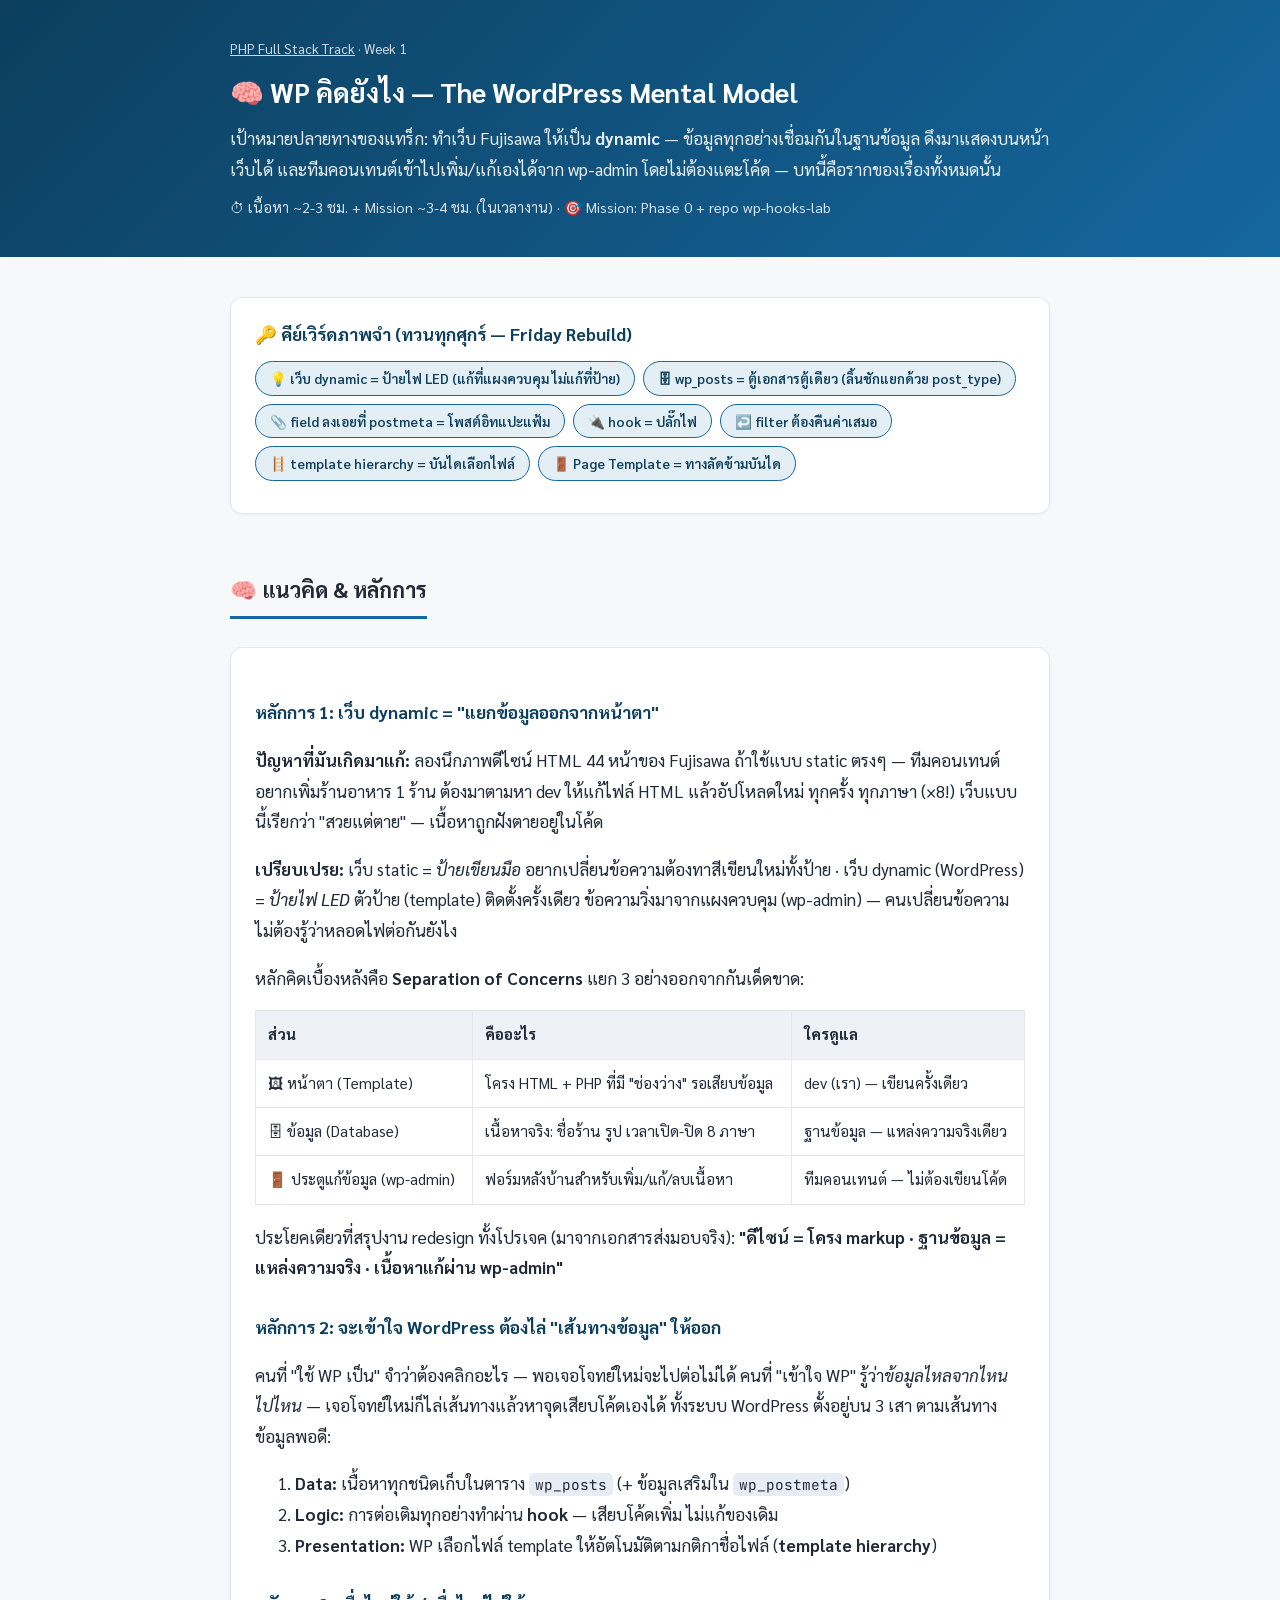
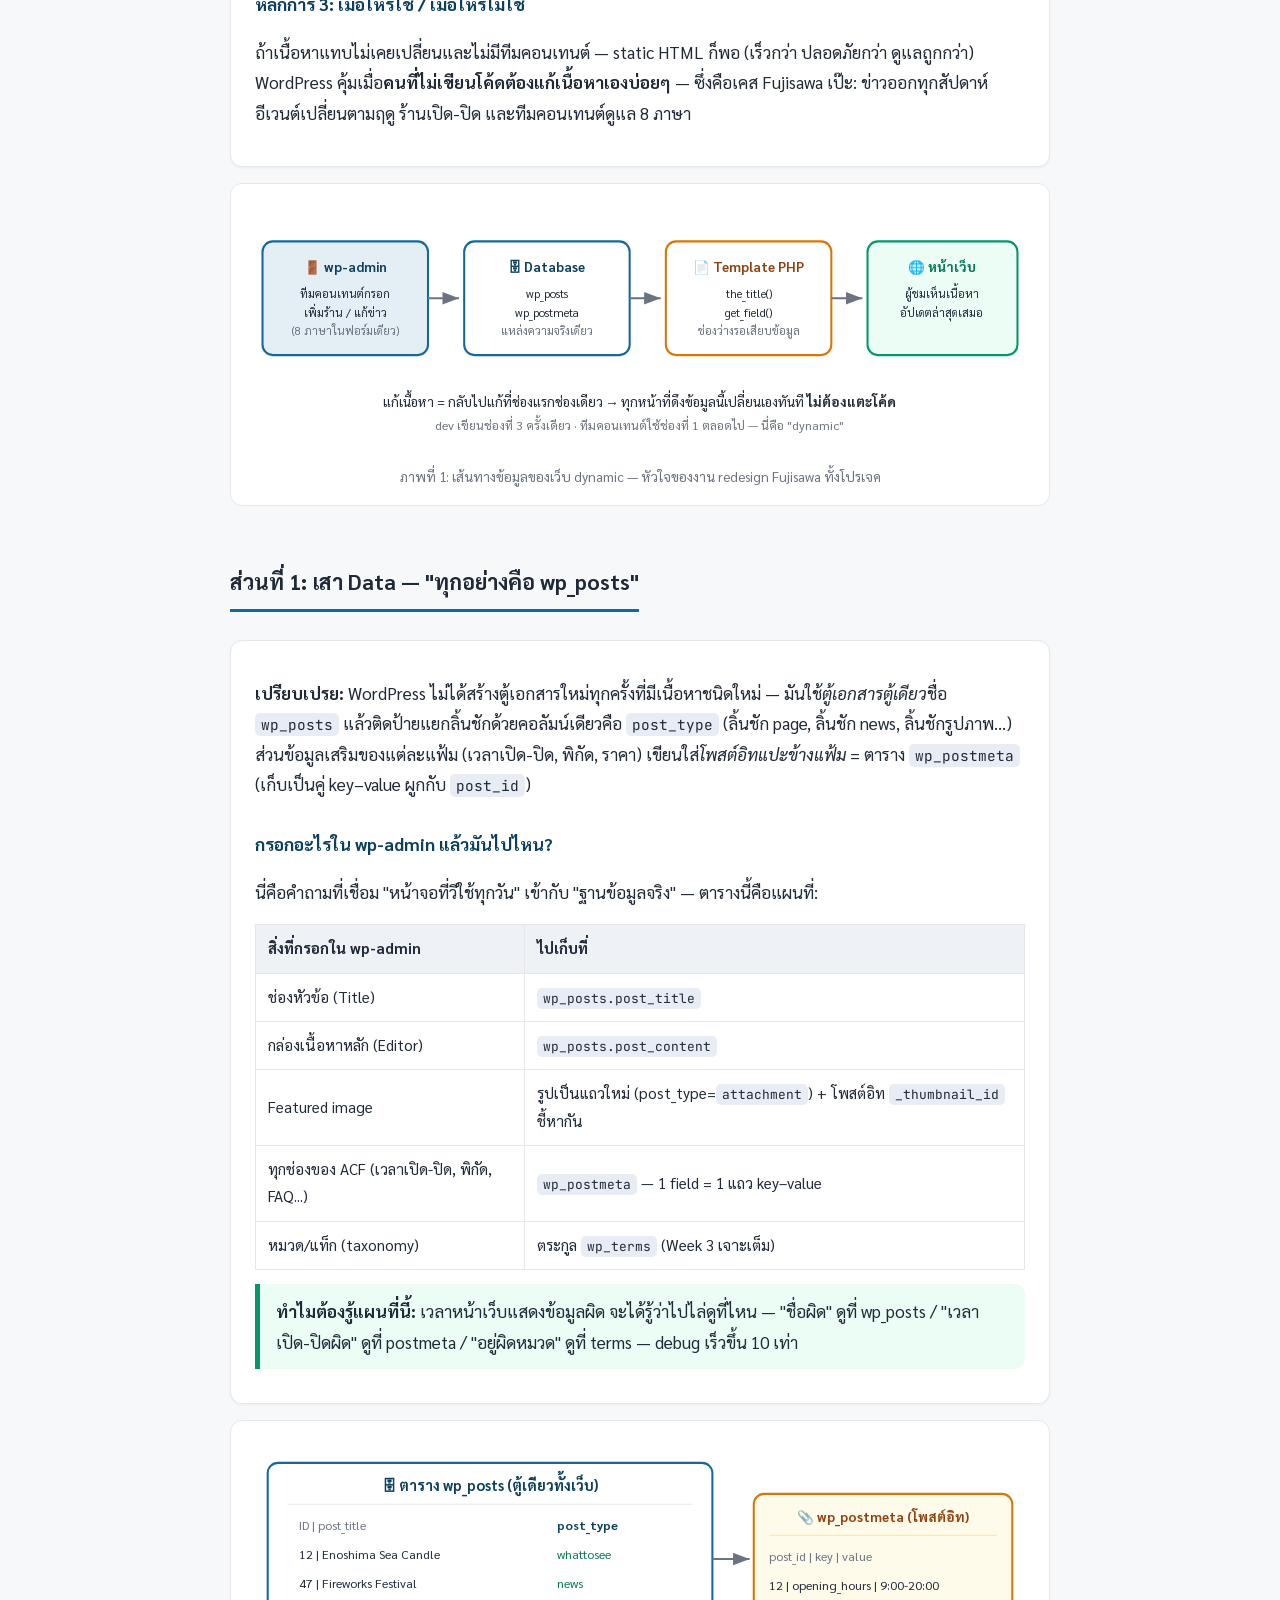
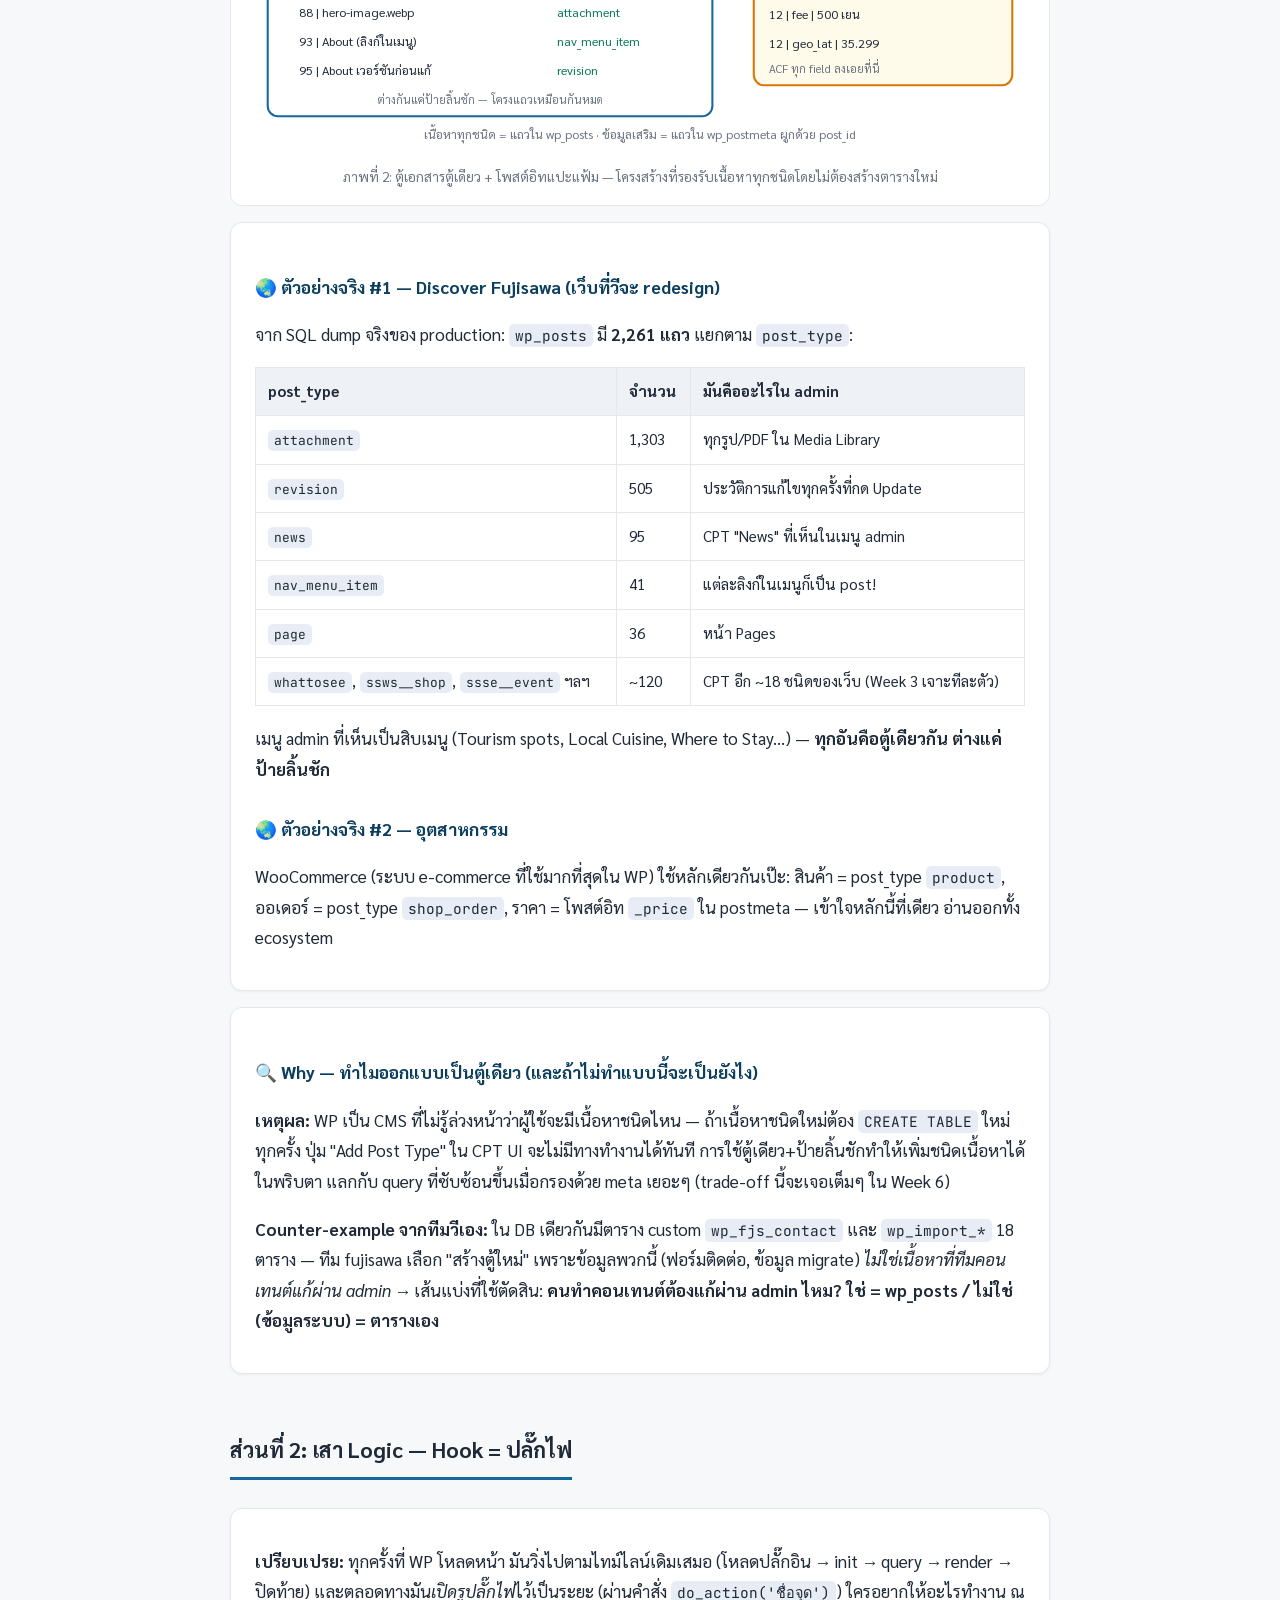
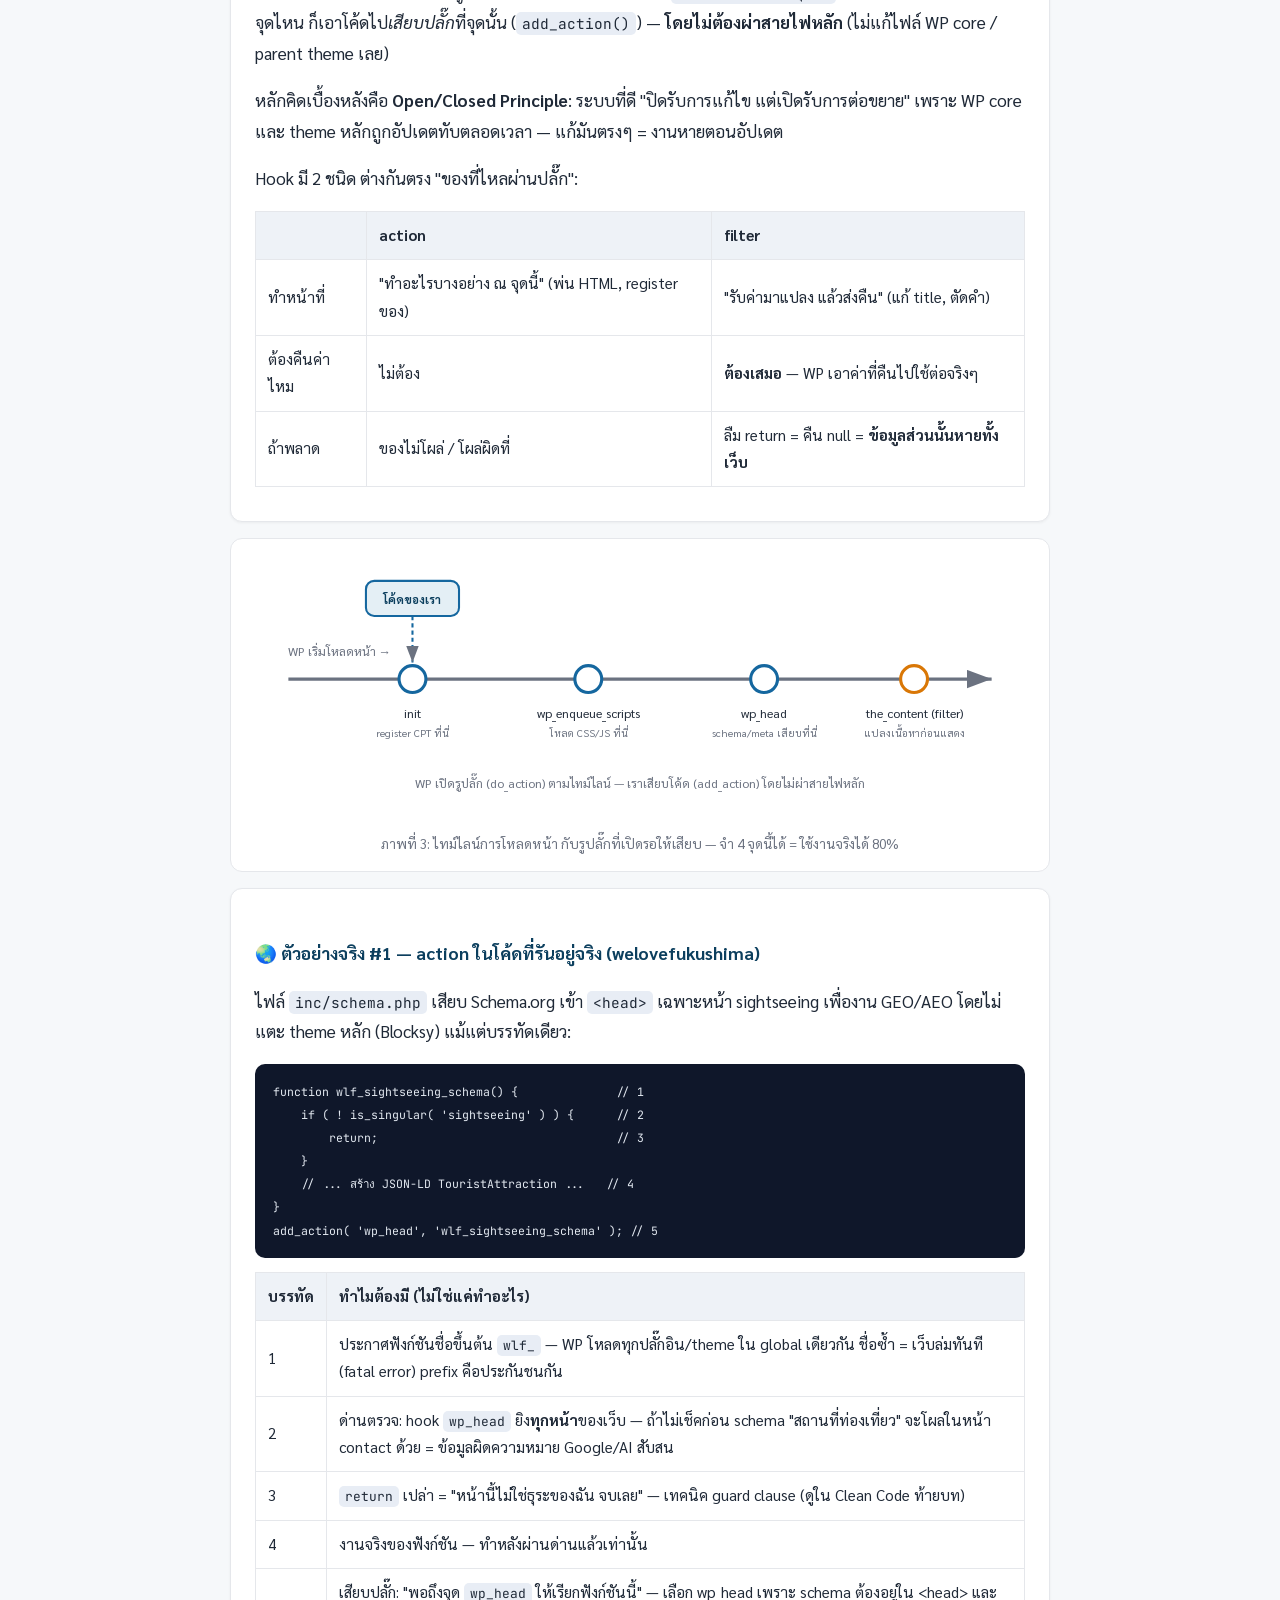
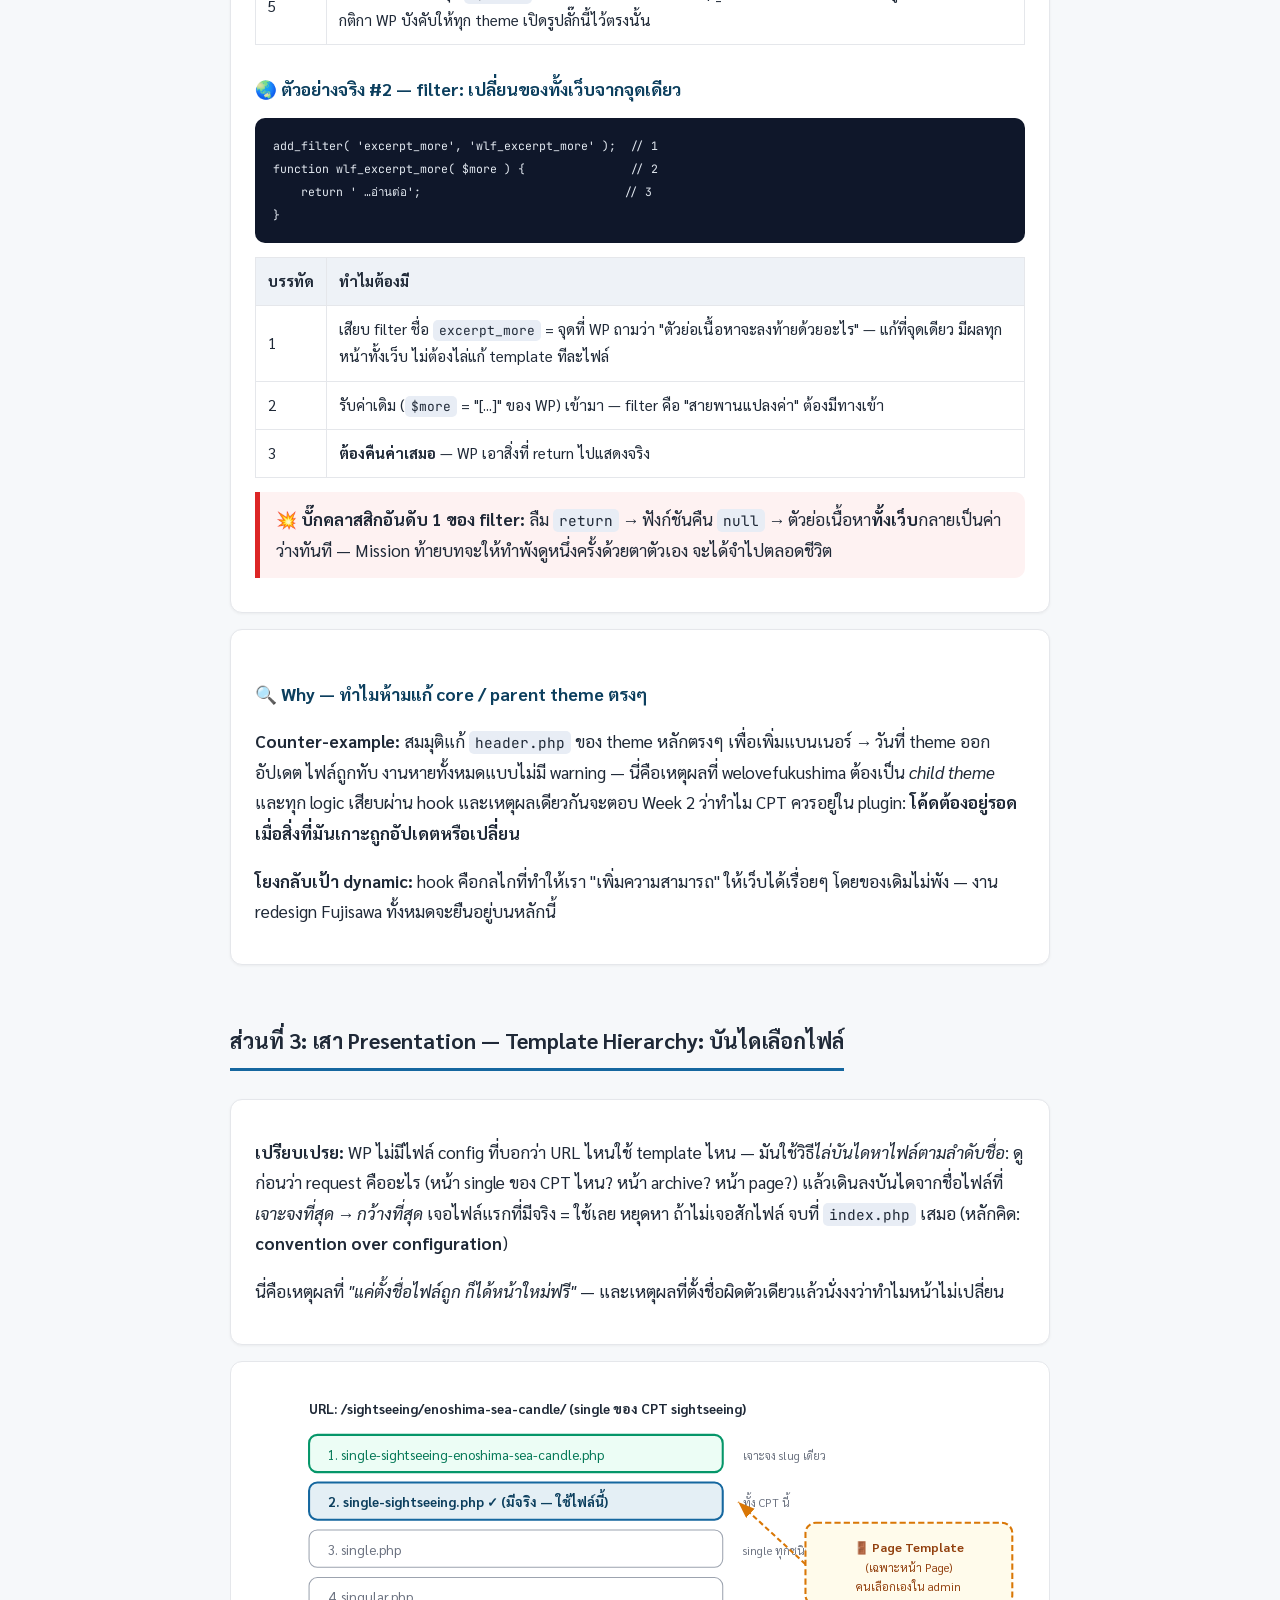
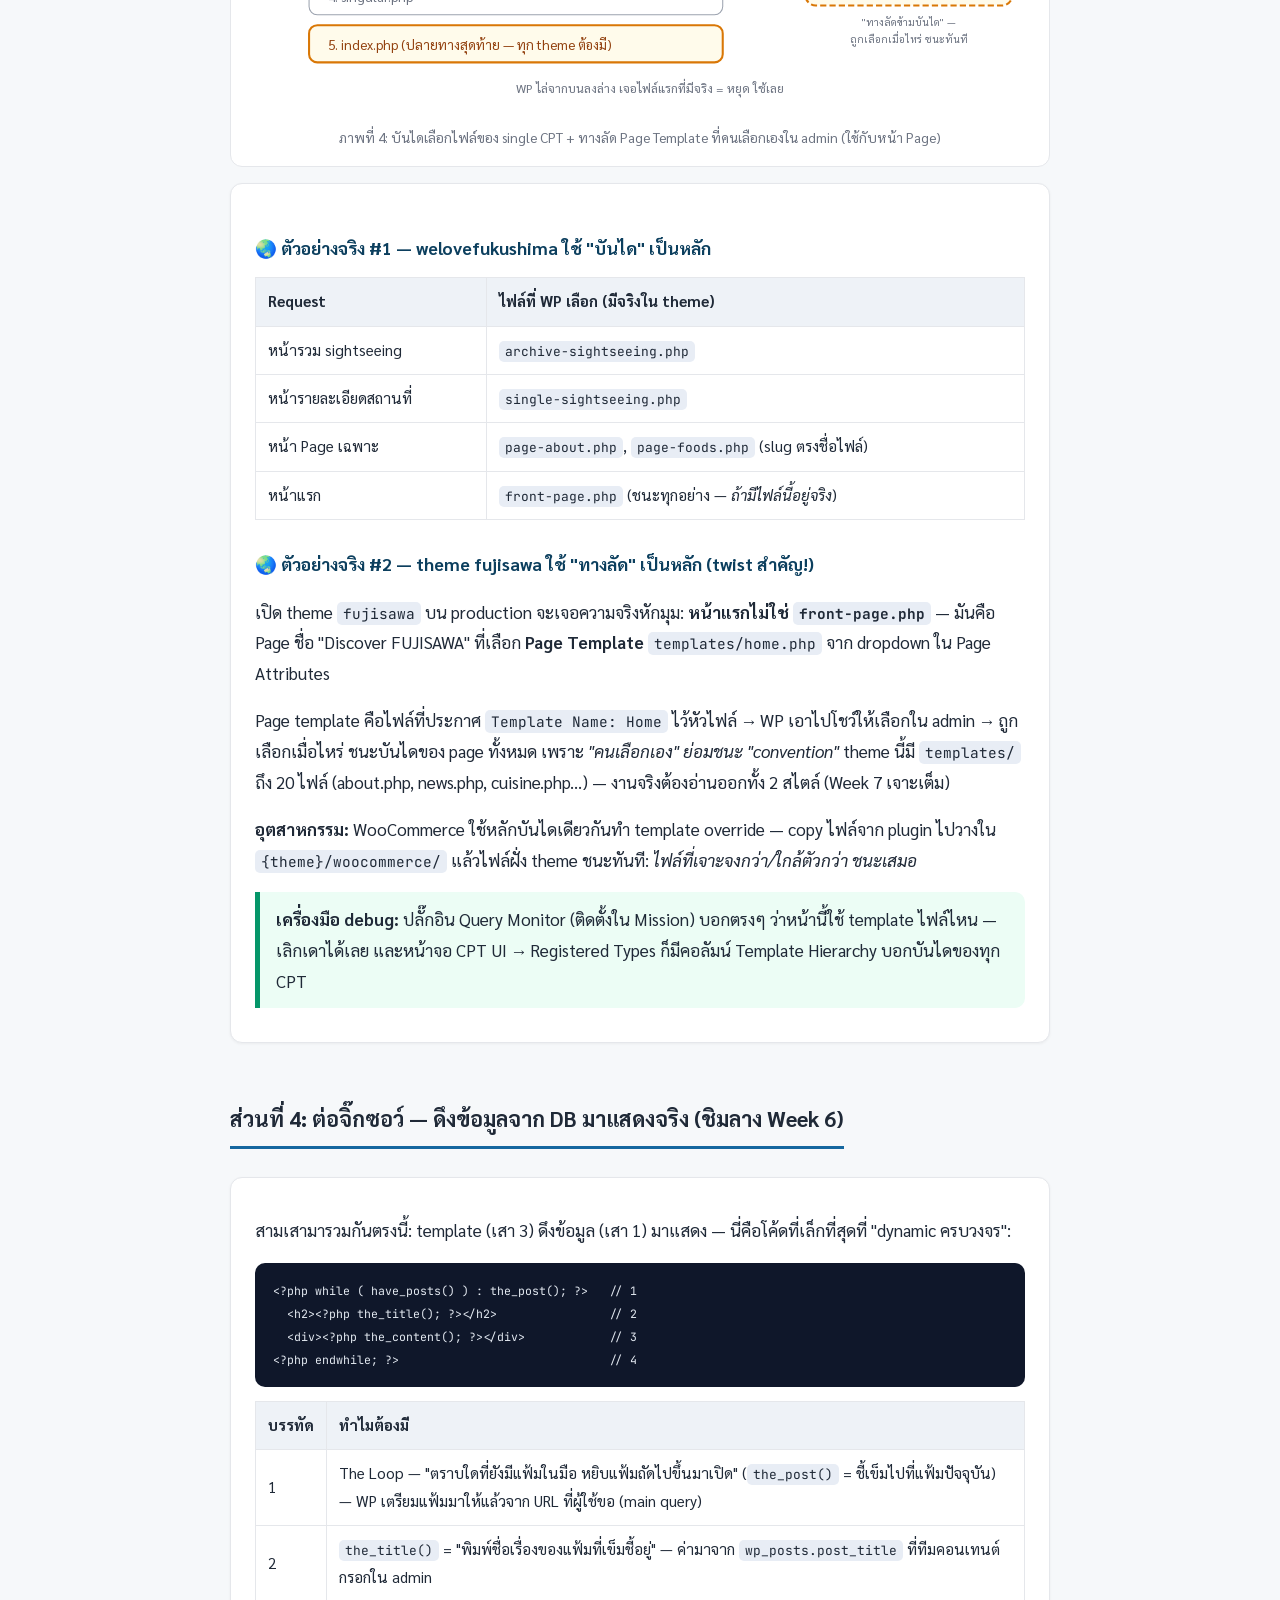
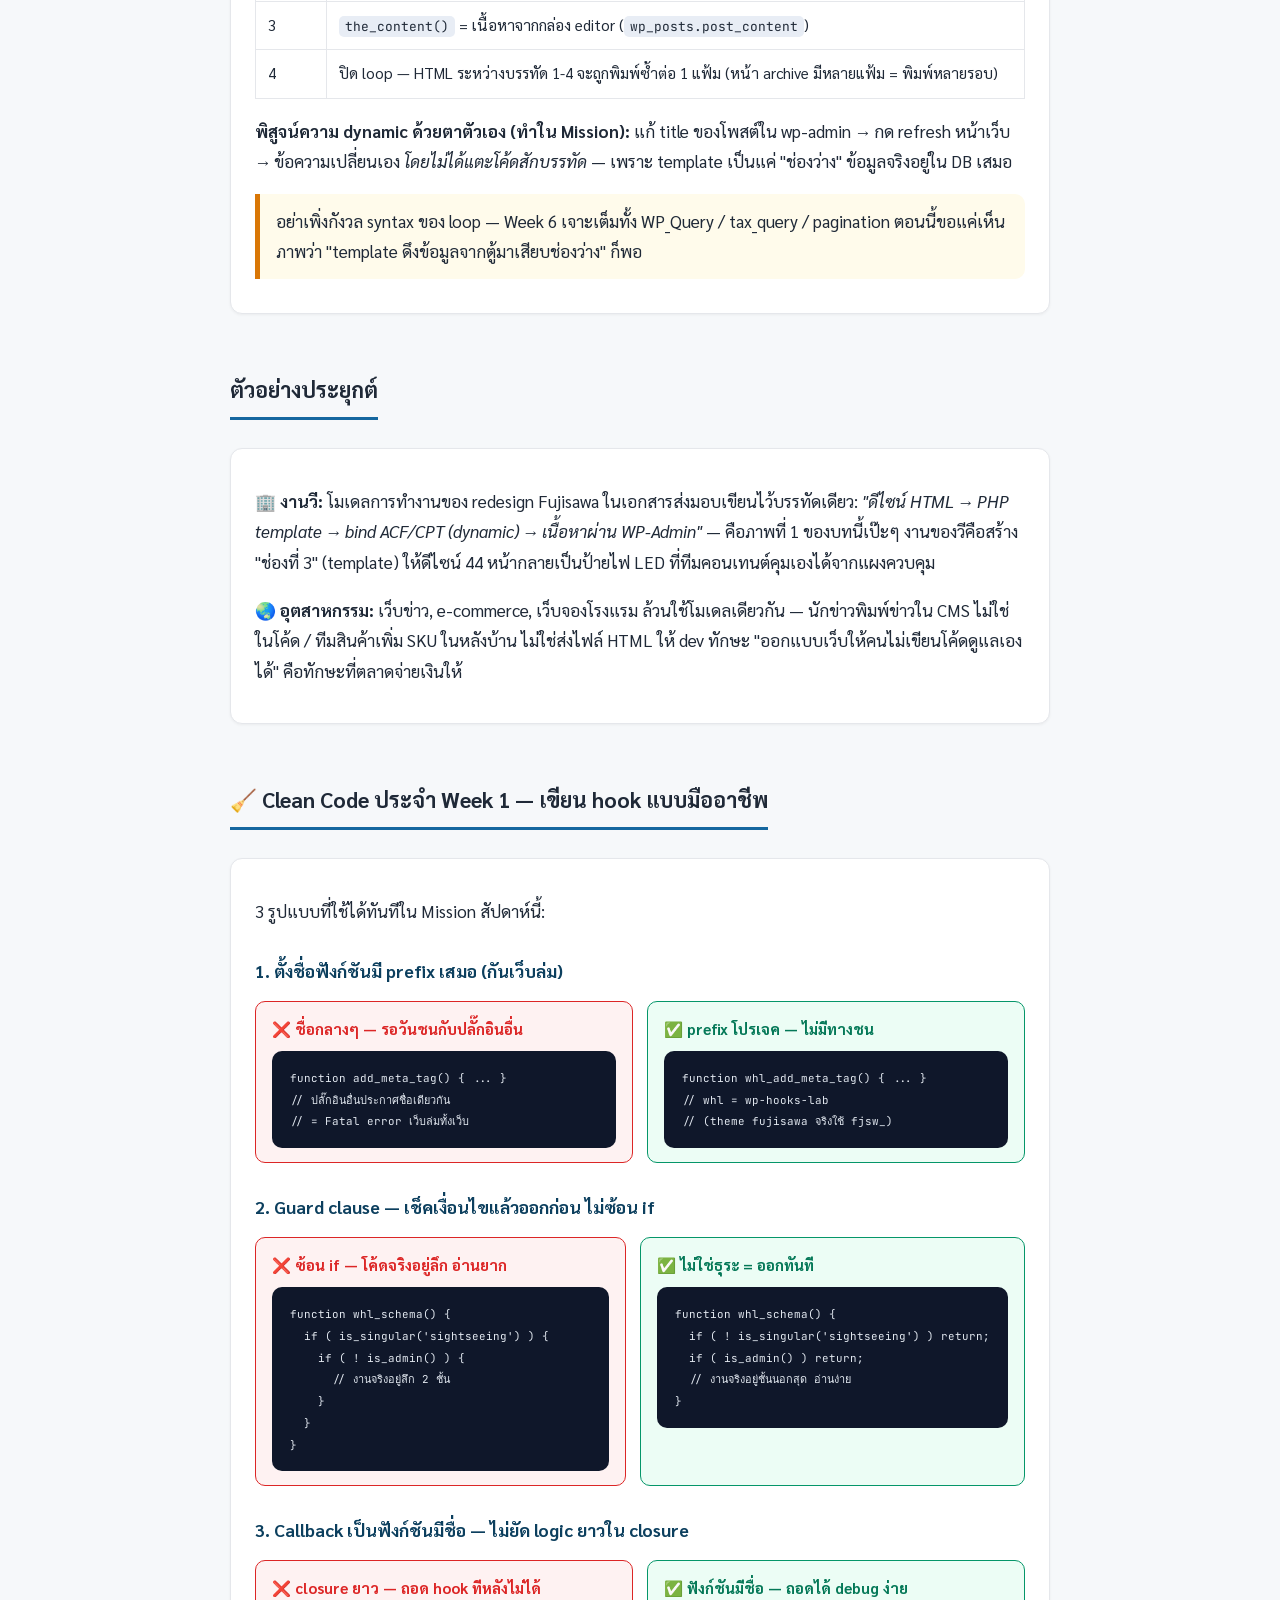
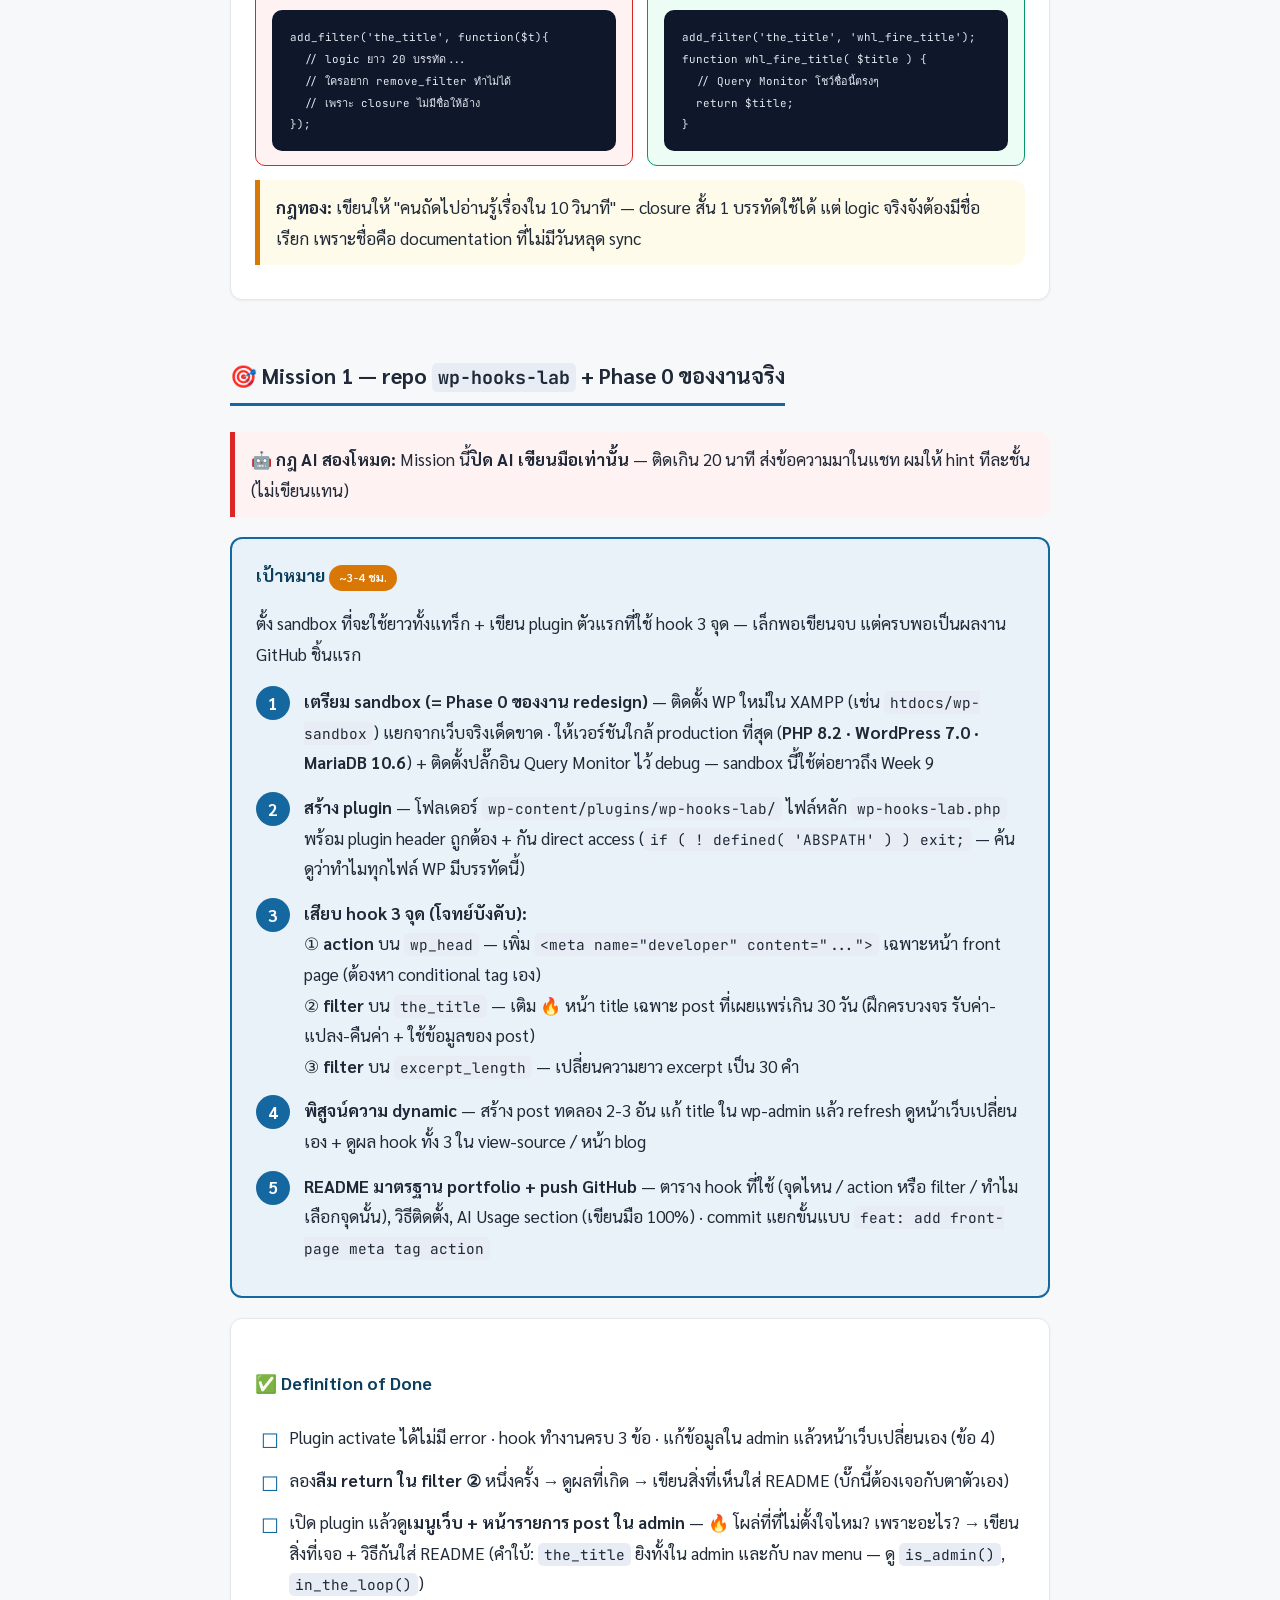
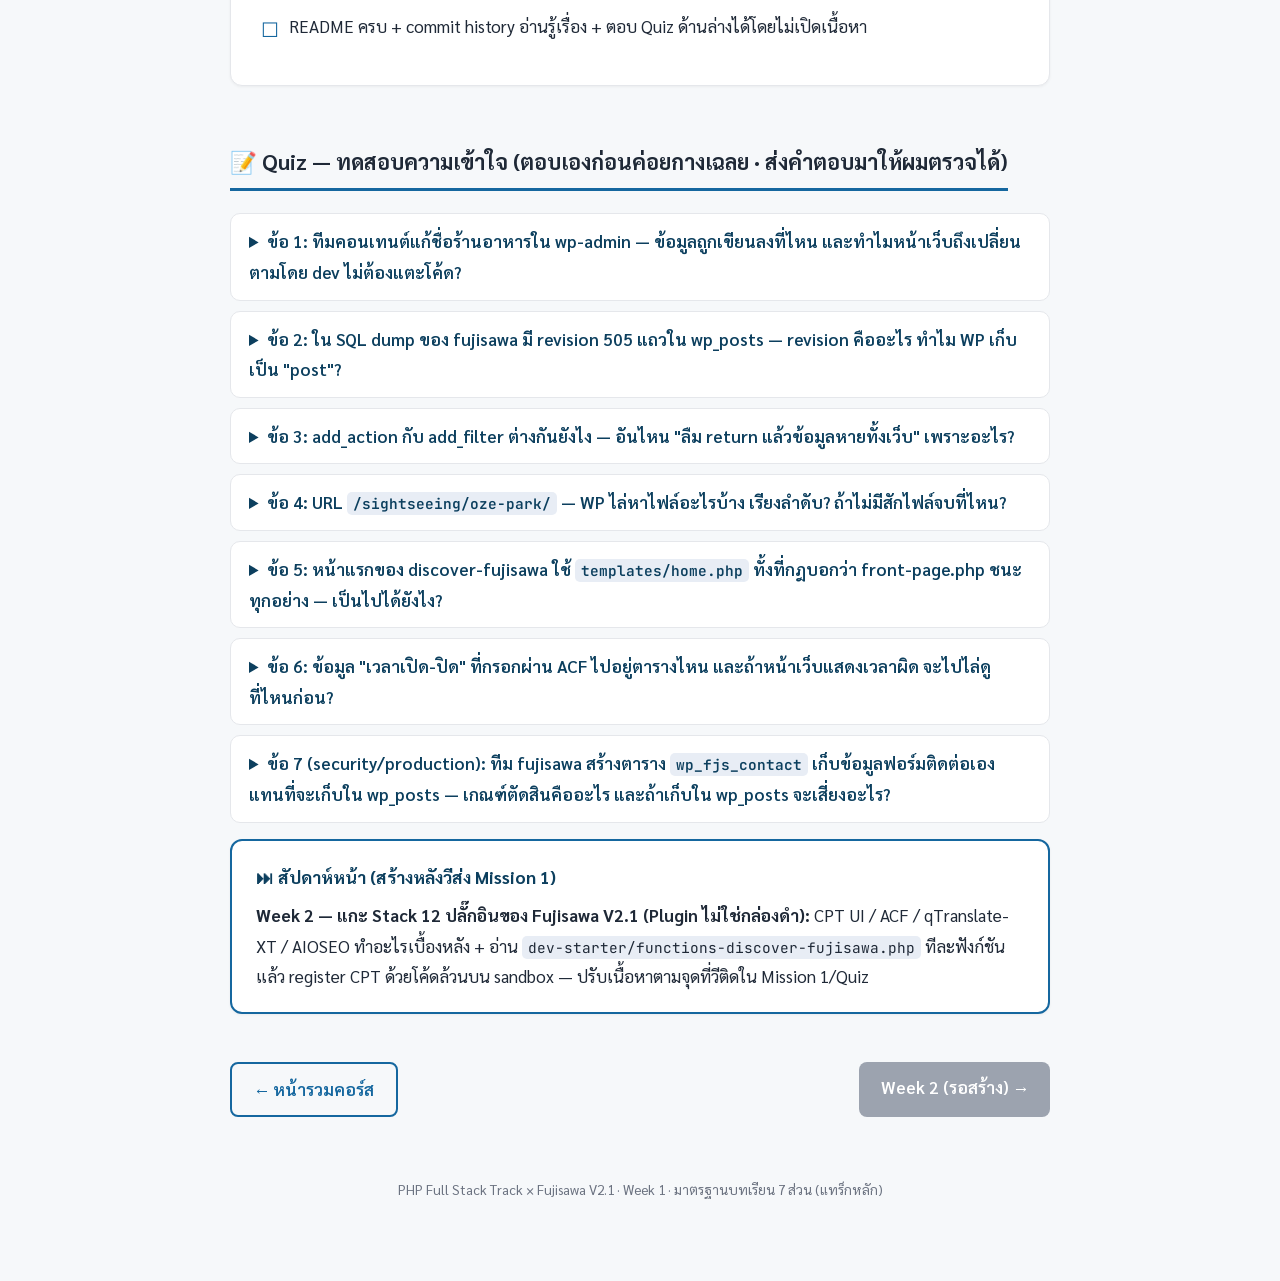
==== commit 1b3273c7: "Update: Week02-04." ====
--- a/week-01/index.html
+++ b/week-01/index.html
@@ -3,449 +3,490 @@
 <head>
 <meta charset="UTF-8">
 <meta name="viewport" content="width=device-width, initial-scale=1.0">
-<title>Week 1 — WP คิดยังไง | PHP Full Stack Track</title>
-<style>
-  :root{
-    --bg:#0f1117; --card:#181b25; --card2:#1f2330; --ink:#e8eaf2; --muted:#9aa1b5;
-    --accent:#8b7cf6; --accent2:#4fd1c5; --warn:#f6ad55; --danger:#fc8181; --ok:#68d391;
-    --code-bg:#11141d; --border:#2a2f40;
-  }
-  *{box-sizing:border-box}
-  body{margin:0;font-family:'Segoe UI',Tahoma,'Sarabun',sans-serif;background:var(--bg);color:var(--ink);line-height:1.75}
-  .wrap{max-width:900px;margin:0 auto;padding:24px 20px 80px}
-  header.hero{background:linear-gradient(135deg,#1a1040 0%,#0f2a3d 100%);border-radius:16px;padding:36px 32px;margin-bottom:32px;border:1px solid var(--border)}
-  .hero .track{color:var(--accent2);font-size:.85rem;letter-spacing:.12em;text-transform:uppercase}
-  h1{font-size:1.9rem;margin:.3em 0}
-  h2{font-size:1.45rem;margin-top:2.2em;border-left:5px solid var(--accent);padding-left:14px}
-  h3{font-size:1.12rem;color:var(--accent2);margin-top:1.8em}
-  .meta{display:flex;gap:18px;flex-wrap:wrap;color:var(--muted);font-size:.9rem;margin-top:14px}
-  .pill{background:var(--card2);border:1px solid var(--border);border-radius:999px;padding:3px 14px}
-  .card{background:var(--card);border:1px solid var(--border);border-radius:14px;padding:22px 24px;margin:18px 0}
-  .concept{border-left:5px solid var(--accent2)}
-  .why{border-left:5px solid var(--warn)}
-  .real{border-left:5px solid var(--ok)}
-  .danger-card{border-left:5px solid var(--danger)}
-  .label{font-size:.75rem;letter-spacing:.1em;text-transform:uppercase;color:var(--muted);margin-bottom:6px}
-  pre{background:var(--code-bg);border:1px solid var(--border);border-radius:10px;padding:16px 18px;overflow-x:auto;font-size:.86rem;line-height:1.6}
-  code{font-family:Consolas,'Courier New',monospace;color:#c9d4f5}
-  .cm{color:#6b7694}  /* code comment */
-  .kw{color:#c792ea}  /* keyword */
-  .st{color:#a5d6a7}  /* string */
-  .fn{color:#82aaff}  /* function */
-  table{width:100%;border-collapse:collapse;font-size:.88rem;margin:14px 0}
-  th,td{border:1px solid var(--border);padding:8px 12px;text-align:left}
-  th{background:var(--card2)}
-  .kw-card{display:inline-block;background:var(--card2);border:1px dashed var(--accent);border-radius:10px;padding:10px 18px;margin:6px 6px 6px 0;font-weight:600}
-  details{background:var(--card2);border:1px solid var(--border);border-radius:10px;padding:12px 18px;margin:10px 0}
-  summary{cursor:pointer;font-weight:600;color:var(--accent2)}
-  .quiz-q{font-weight:600;margin-top:18px}
-  figure{margin:20px 0;text-align:center}
-  figcaption{color:var(--muted);font-size:.85rem;margin-top:8px}
-  svg{max-width:100%;height:auto}
-  .toc{columns:2;gap:24px;font-size:.92rem}
-  .toc a{color:var(--accent2);text-decoration:none}
-  .badge-num{display:inline-flex;align-items:center;justify-content:center;width:30px;height:30px;border-radius:50%;background:var(--accent);color:#fff;font-weight:700;margin-right:10px;font-size:.9rem}
-  .mission-step{display:flex;gap:12px;margin:12px 0;align-items:flex-start}
-  .rule{background:#2a1a1a;border:1px solid #543;border-radius:10px;padding:14px 18px;margin:14px 0;font-size:.92rem}
-  @media (max-width:600px){ .toc{columns:1} h1{font-size:1.5rem} .wrap{padding:16px 12px 60px} }
-</style>
+<title>Week 1 — WP คิดยังไง: The WordPress Mental Model</title>
+<link rel="stylesheet" href="../style.css">
 </head>
 <body>
+<header class="hero">
+  <div class="wrap">
+    <div class="crumb"><a href="../index.html">PHP Full Stack Track</a> · Week 1</div>
+    <h1>🧠 WP คิดยังไง — The WordPress Mental Model</h1>
+    <p>เป้าหมายปลายทางของแทร็ก: ทำเว็บ Fujisawa ให้เป็น <strong>dynamic</strong> — ข้อมูลทุกอย่างเชื่อมกันในฐานข้อมูล
+    ดึงมาแสดงบนหน้าเว็บได้ และทีมคอนเทนต์เข้าไปเพิ่ม/แก้เองได้จาก wp-admin โดยไม่ต้องแตะโค้ด
+    — บทนี้คือรากของเรื่องทั้งหมดนั้น</p>
+    <p style="margin-top:10px;font-size:.9rem;opacity:.85">⏱ เนื้อหา ~2-3 ชม. + Mission ~3-4 ชม. (ในเวลางาน) · 🎯 Mission: Phase 0 + repo wp-hooks-lab</p>
+  </div>
+</header>
 <div class="wrap">
 
-<header class="hero">
-  <div class="track"><a href="../index.html" style="color:inherit;text-decoration:none">PHP Full Stack Track</a> · Week 1</div>
-  <h1>🧠 WP คิดยังไง — The WordPress Mental Model</h1>
-  <p>ก่อนเขียนโค้ดแม้แต่บรรทัดเดียว ต้องเข้าใจ 3 เสาหลักที่ WordPress ทั้งระบบตั้งอยู่
-  เข้าใจ 3 อันนี้แล้ว ที่เหลือทั้งหมดของแทร็กนี้คือ "รายละเอียด"</p>
-  <div class="meta">
-    <span class="pill">⏱ เนื้อหา ~2-3 ชม. + Mission ~3-4 ชม. (ในเวลางาน)</span>
-    <span class="pill">🎯 Mission: repo wp-hooks-lab</span>
-    <span class="pill">📐 มาตรฐานบทเรียน 6 ส่วน</span>
-  </div>
-</header>
-
-<div class="card">
-  <div class="label">สารบัญ</div>
-  <div class="toc">
-    <p>1. <a href="#s1">แนวคิด dev: ทำไมต้องเข้าใจ mental model ก่อน</a></p>
-    <p>2. <a href="#s2">เสาที่ 1 — ทุกอย่างคือ wp_posts</a></p>
-    <p>3. <a href="#s3">เสาที่ 2 — Hook = ปลั๊กไฟ</a></p>
-    <p>4. <a href="#s4">เสาที่ 3 — Template Hierarchy</a></p>
-    <p>5. <a href="#s5">🎯 Mission 1: wp-hooks-lab</a></p>
-    <p>6. <a href="#s6">คีย์เวิร์ดภาพจำ + Quiz</a></p>
-  </div>
-</div>
-
-<!-- ================= SECTION 1 : CONCEPT ================= -->
-<h2 id="s1">1) แนวคิด dev — ทำไมต้องเข้าใจ mental model ก่อน syntax</h2>
-
-<div class="card concept">
-  <div class="label">💡 Dev Concept</div>
-  <p>คนที่ "ใช้ WordPress เป็น" กับคนที่ "เข้าใจ WordPress" ต่างกันตรงนี้:
-  คนแรกจำว่า<em>ต้องคลิกอะไร/copy โค้ดไหน</em> — พอเจอโจทย์ใหม่ที่ไม่เคยเจอจะไปต่อไม่ได้
-  คนที่สองรู้ว่า<em>ข้อมูลไหลจากไหนไปไหน</em> — เจอโจทย์ใหม่ก็ไล่เส้นทางข้อมูลแล้วหาจุดเสียบโค้ดเองได้</p>
-  <p>WordPress ทั้งระบบ (รวมถึง welovefukushima และ discover-fujisawa ที่วีดูแล) ตั้งอยู่บน 3 เสา:</p>
-  <ol>
-    <li><strong>Data:</strong> ทุกเนื้อหาคือแถวใน <code>wp_posts</code> (ต่างกันแค่ <code>post_type</code>)</li>
-    <li><strong>Logic:</strong> ทุกการต่อเติมทำผ่าน <strong>hook</strong> (ไม่แก้ของเดิม แต่"เสียบ"เพิ่ม)</li>
-    <li><strong>Presentation:</strong> WP เลือกไฟล์ template ให้อัตโนมัติตามกติกาชื่อไฟล์ (<strong>template hierarchy</strong>)</li>
-  </ol>
-</div>
-
-<figure>
-<svg viewBox="0 0 760 280" xmlns="http://www.w3.org/2000/svg" role="img" aria-label="สามเสาหลักของ WordPress">
-  <defs>
-    <marker id="arr" markerWidth="10" markerHeight="10" refX="8" refY="3" orient="auto"><path d="M0,0 L8,3 L0,6 Z" fill="#9aa1b5"/></marker>
-  </defs>
-  <rect x="0" y="0" width="760" height="280" fill="none"/>
-  <!-- DB -->
-  <rect x="30" y="60" width="200" height="150" rx="12" fill="#1f2330" stroke="#4fd1c5" stroke-width="2"/>
-  <text x="130" y="92" text-anchor="middle" fill="#4fd1c5" font-size="16" font-weight="bold">DATA</text>
-  <text x="130" y="120" text-anchor="middle" fill="#e8eaf2" font-size="13">wp_posts</text>
-  <text x="130" y="142" text-anchor="middle" fill="#9aa1b5" font-size="12">wp_postmeta</text>
-  <text x="130" y="164" text-anchor="middle" fill="#9aa1b5" font-size="12">wp_terms (taxonomy)</text>
-  <text x="130" y="192" text-anchor="middle" fill="#6b7694" font-size="11">"ทุกอย่างคือ wp_posts"</text>
-  <!-- LOGIC -->
-  <rect x="280" y="60" width="200" height="150" rx="12" fill="#1f2330" stroke="#8b7cf6" stroke-width="2"/>
-  <text x="380" y="92" text-anchor="middle" fill="#8b7cf6" font-size="16" font-weight="bold">LOGIC</text>
-  <text x="380" y="120" text-anchor="middle" fill="#e8eaf2" font-size="13">add_action()</text>
-  <text x="380" y="142" text-anchor="middle" fill="#e8eaf2" font-size="13">add_filter()</text>
-  <text x="380" y="164" text-anchor="middle" fill="#9aa1b5" font-size="12">plugin / child theme</text>
-  <text x="380" y="192" text-anchor="middle" fill="#6b7694" font-size="11">"hook = ปลั๊กไฟ"</text>
-  <!-- VIEW -->
-  <rect x="530" y="60" width="200" height="150" rx="12" fill="#1f2330" stroke="#f6ad55" stroke-width="2"/>
-  <text x="630" y="92" text-anchor="middle" fill="#f6ad55" font-size="16" font-weight="bold">PRESENTATION</text>
-  <text x="630" y="120" text-anchor="middle" fill="#e8eaf2" font-size="13">archive-sightseeing.php</text>
-  <text x="630" y="142" text-anchor="middle" fill="#e8eaf2" font-size="13">single-sightseeing.php</text>
-  <text x="630" y="164" text-anchor="middle" fill="#9aa1b5" font-size="12">template hierarchy</text>
-  <text x="630" y="192" text-anchor="middle" fill="#6b7694" font-size="11">"บันไดเลือกไฟล์"</text>
-  <!-- arrows -->
-  <line x1="230" y1="135" x2="275" y2="135" stroke="#9aa1b5" stroke-width="2" marker-end="url(#arr)"/>
-  <line x1="480" y1="135" x2="525" y2="135" stroke="#9aa1b5" stroke-width="2" marker-end="url(#arr)"/>
-  <text x="380" y="250" text-anchor="middle" fill="#9aa1b5" font-size="13">ข้อมูล → ผ่าน logic ที่เราเสียบ → ออกหน้าจอผ่าน template ที่ WP เลือกให้</text>
-</svg>
-<figcaption>ภาพที่ 1 — สามเสาหลักของ WordPress: เส้นทางข้อมูลจาก DB สู่หน้าจอ</figcaption>
-</figure>
-
-<!-- ================= SECTION 2 : WP_POSTS ================= -->
-<h2 id="s2">2) เสาที่ 1 — "ทุกอย่างคือ wp_posts"</h2>
-
-<div class="card concept">
-  <div class="label">💡 Dev Concept</div>
-  <p>WordPress ไม่สร้างตารางใหม่ทุกครั้งที่มีเนื้อหาชนิดใหม่ — มันใช้ตารางเดียวคือ <code>wp_posts</code>
-  แล้วแยกชนิดด้วยคอลัมน์ <code>post_type</code> ส่วนข้อมูลเพิ่มเติม (ราคา, พิกัด, URL วิดีโอ) เก็บใน
-  <code>wp_postmeta</code> แบบ key–value ผูกกับ post ด้วย <code>post_id</code></p>
-  <p>แนวคิดนี้เรียกว่า <strong>EAV (Entity–Attribute–Value)</strong>: ยืดหยุ่นสูงมาก (เพิ่มชนิดข้อมูล/ฟิลด์ใหม่ได้โดยไม่ต้อง ALTER TABLE)
-  แลกกับ query ที่ซับซ้อนขึ้นเมื่อ filter ด้วย meta เยอะๆ — trade-off นี้คือเหตุผลเบื้องหลังหลายการตัดสินใจที่จะเจอใน Week 3 และ 5</p>
-</div>
-
-<div class="card real">
-  <div class="label">🟢 ตัวอย่างจริง #1 — Discover FUJISAWA (เว็บที่วีดูแล)</div>
-  <p>จาก SQL dump จริง (<code>fujisawaadm_discoverfujisawadb_20260407.sql</code>) ตาราง <code>wp_posts</code> มี <strong>2,261 แถว</strong> แยกตาม <code>post_type</code>:</p>
-  <table>
-    <tr><th>post_type</th><th>จำนวน</th><th>มันคืออะไรใน admin</th></tr>
-    <tr><td><code>attachment</code></td><td>1,303</td><td>ทุกรูป/PDF ใน Media Library</td></tr>
-    <tr><td><code>revision</code></td><td>505</td><td>ประวัติการแก้ไขแต่ละครั้งที่กด Update</td></tr>
-    <tr><td><code>news</code></td><td>95</td><td>CPT "News" ที่เห็นในเมนู admin</td></tr>
-    <tr><td><code>nav_menu_item</code></td><td>41</td><td>แต่ละลิงก์ในเมนู ก็เป็น post!</td></tr>
-    <tr><td><code>page</code></td><td>36</td><td>หน้า Pages</td></tr>
-    <tr><td><code>ssws__shop</code>, <code>ssse__event</code>, <code>whattosee</code> ฯลฯ</td><td>~120</td><td>CPT อีก ~18 ชนิดของเว็บ</td></tr>
-  </table>
-  <p>สังเกต: เมนู admin ที่วีเห็น (Tourism spots, Local Cuisine, Where to Stay...) <strong>ทุกอันคือตารางเดียวกัน</strong> ต่างแค่ค่าในคอลัมน์เดียว</p>
-</div>
-
-<div class="card real">
-  <div class="label">🟢 ตัวอย่างจริง #2 — อุตสาหกรรม</div>
-  <p>WooCommerce (ระบบ e-commerce ที่ใช้กันมากที่สุดใน WP) ก็ใช้หลักเดียวกัน: สินค้า = <code>post_type 'product'</code>,
-  ออเดอร์ = <code>post_type 'shop_order'</code>, ราคา = <code>wp_postmeta</code> key <code>_price</code>
-  — เข้าใจหลักนี้ที่เดียว อ่านออกทั้ง ecosystem</p>
-</div>
-
-<div class="card why">
-  <div class="label">🟠 Why — ทำไมต้องออกแบบแบบนี้ (และถ้าไม่... จะเป็นยังไง)</div>
-  <p><strong>ทำไม WP ใช้ตารางเดียว?</strong> เพราะ WP เป็น CMS ที่ไม่รู้ล่วงหน้าว่าผู้ใช้จะมีเนื้อหาชนิดไหน
-  ถ้าทุกเว็บต้อง CREATE TABLE เอง ปุ่ม "Add New Post Type" ใน CPT UI จะไม่มีทางทำงานได้ทันที</p>
-  <p><strong>Counter-example:</strong> ทีม fujisawa เคยตัดสินใจ<em>ตรงข้าม</em>ให้ดูแล้ว — ตาราง custom
-  <code>wp_fjs_contact</code>, <code>wp_import_*</code> 18 ตารางใน DB เดียวกัน คือกรณีที่ dev เลือกสร้างตารางเองเพราะข้อมูล
-  (ฟอร์ม contact, ข้อมูล migrate) ไม่ใช่ "เนื้อหาที่บรรณาธิการแก้" — เส้นแบ่งคือ: <em>ถ้าคนทำคอนเทนต์ต้องแก้ผ่าน admin → ใช้ wp_posts,
-  ถ้าเป็นข้อมูลระบบ → ตารางเอง</em> วีจะเจอการตัดสินใจนี้เองใน Week 3</p>
-</div>
-
-<figure>
-<svg viewBox="0 0 760 300" xmlns="http://www.w3.org/2000/svg" role="img" aria-label="wp_posts กับ post_type">
-  <rect x="20" y="30" width="430" height="240" rx="10" fill="#1f2330" stroke="#4fd1c5" stroke-width="2"/>
-  <text x="235" y="58" text-anchor="middle" fill="#4fd1c5" font-size="15" font-weight="bold">ตาราง wp_posts (ตารางเดียว)</text>
-  <line x1="40" y1="75" x2="430" y2="75" stroke="#2a2f40"/>
-  <text x="50" y="100" fill="#9aa1b5" font-size="12">ID | post_title</text><text x="300" y="100" fill="#c792ea" font-size="12" font-weight="bold">post_type</text>
-  <text x="50" y="128" fill="#e8eaf2" font-size="12">12 | ปราสาทสึรุงะ</text><text x="300" y="128" fill="#a5d6a7" font-size="12">sightseeing</text>
-  <text x="50" y="156" fill="#e8eaf2" font-size="12">47 | Fireworks Festival</text><text x="300" y="156" fill="#a5d6a7" font-size="12">news</text>
-  <text x="50" y="184" fill="#e8eaf2" font-size="12">88 | hero-image.webp</text><text x="300" y="184" fill="#a5d6a7" font-size="12">attachment</text>
-  <text x="50" y="212" fill="#e8eaf2" font-size="12">93 | About (เมนูลิงก์)</text><text x="300" y="212" fill="#a5d6a7" font-size="12">nav_menu_item</text>
-  <text x="50" y="240" fill="#e8eaf2" font-size="12">95 | หน้า About เวอร์ชันเก่า</text><text x="300" y="240" fill="#a5d6a7" font-size="12">revision</text>
-  <!-- postmeta -->
-  <rect x="490" y="60" width="250" height="180" rx="10" fill="#1f2330" stroke="#8b7cf6" stroke-width="2"/>
-  <text x="615" y="88" text-anchor="middle" fill="#8b7cf6" font-size="14" font-weight="bold">wp_postmeta</text>
-  <line x1="505" y1="100" x2="725" y2="100" stroke="#2a2f40"/>
-  <text x="505" y="125" fill="#9aa1b5" font-size="12">post_id | key | value</text>
-  <text x="505" y="153" fill="#e8eaf2" font-size="12">12 | eng_title | Tsuruga Castle</text>
-  <text x="505" y="181" fill="#e8eaf2" font-size="12">12 | map_url | https://...</text>
-  <text x="505" y="209" fill="#e8eaf2" font-size="12">12 | open_hours | 8:30-17:00</text>
-  <line x1="450" y1="125" x2="488" y2="125" stroke="#9aa1b5" stroke-width="2" marker-end="url(#arr)"/>
-  <text x="380" y="290" text-anchor="middle" fill="#9aa1b5" font-size="13">เนื้อหาทุกชนิด = แถวใน wp_posts | ข้อมูลเสริม (ACF field) = แถวใน wp_postmeta</text>
-</svg>
-<figcaption>ภาพที่ 2 — ตารางเดียว แยกชนิดด้วย post_type / field ทั้งหมดของ ACF ลงเอยที่ postmeta</figcaption>
-</figure>
-
-<!-- ================= SECTION 3 : HOOKS ================= -->
-<h2 id="s3">3) เสาที่ 2 — Hook = ปลั๊กไฟ</h2>
-
-<div class="card concept">
-  <div class="label">💡 Dev Concept</div>
-  <p>ทุกครั้งที่ WP โหลดหน้า มันวิ่งผ่านลำดับเหตุการณ์เดิมๆ (โหลด plugin → init → query → render → ปิดท้าย)
-  และระหว่างทางมันตะโกนบอกจุดสำคัญผ่าน <code>do_action('ชื่อจุด')</code> — เหมือน<strong>รูปลั๊กไฟ</strong>ที่เปิดรอไว้
-  เราเอาโค้ดไป<strong>เสียบ</strong>ด้วย <code>add_action()</code> โดยไม่ต้องแก้ไฟล์ของ WP หรือ theme หลักเลย</p>
-  <p>หลักการ dev ที่อยู่เบื้องหลังคือ <strong>Open/Closed Principle</strong>: ระบบควร "ปิดรับการแก้ไข แต่เปิดรับการต่อขยาย"
-  — WP core และ parent theme คือของที่จะถูกอัปเดตทับตลอดเวลา การแก้มันตรงๆ = งานหายเมื่ออัปเดต</p>
-  <p>Hook มี 2 ชนิด: <strong>action</strong> (ทำอะไรบางอย่าง ณ จุดนั้น — ไม่ต้องคืนค่า) และ
-  <strong>filter</strong> (รับค่าไป<em>แปลง</em>แล้ว<em>ต้องคืนค่ากลับ</em>เสมอ)</p>
-</div>
-
-<figure>
-<svg viewBox="0 0 760 270" xmlns="http://www.w3.org/2000/svg" role="img" aria-label="WordPress lifecycle กับ hook">
-  <line x1="40" y1="120" x2="720" y2="120" stroke="#9aa1b5" stroke-width="3" marker-end="url(#arr)"/>
-  <text x="40" y="100" fill="#9aa1b5" font-size="12">WP เริ่มโหลดหน้า →</text>
-  <!-- sockets -->
-  <g>
-    <circle cx="160" cy="120" r="14" fill="#11141d" stroke="#8b7cf6" stroke-width="3"/>
-    <text x="160" y="160" text-anchor="middle" fill="#e8eaf2" font-size="12">init</text>
-    <text x="160" y="178" text-anchor="middle" fill="#6b7694" font-size="10">register CPT ที่นี่</text>
-  </g>
-  <g>
-    <circle cx="320" cy="120" r="14" fill="#11141d" stroke="#8b7cf6" stroke-width="3"/>
-    <text x="320" y="160" text-anchor="middle" fill="#e8eaf2" font-size="12">wp_enqueue_scripts</text>
-    <text x="320" y="178" text-anchor="middle" fill="#6b7694" font-size="10">โหลด CSS/JS ที่นี่</text>
-  </g>
-  <g>
-    <circle cx="480" cy="120" r="14" fill="#11141d" stroke="#8b7cf6" stroke-width="3"/>
-    <text x="480" y="160" text-anchor="middle" fill="#e8eaf2" font-size="12">wp_head</text>
-    <text x="480" y="178" text-anchor="middle" fill="#6b7694" font-size="10">schema ของ wlf เสียบที่นี่</text>
-  </g>
-  <g>
-    <circle cx="630" cy="120" r="14" fill="#11141d" stroke="#8b7cf6" stroke-width="3"/>
-    <text x="630" y="160" text-anchor="middle" fill="#e8eaf2" font-size="12">the_content (filter)</text>
-    <text x="630" y="178" text-anchor="middle" fill="#6b7694" font-size="10">แปลงเนื้อหาก่อนแสดง</text>
-  </g>
-  <!-- our plug -->
-  <rect x="120" y="30" width="80" height="34" rx="8" fill="#1f2330" stroke="#4fd1c5" stroke-width="2"/>
-  <text x="160" y="52" text-anchor="middle" fill="#4fd1c5" font-size="11">โค้ดของเรา</text>
-  <line x1="160" y1="64" x2="160" y2="103" stroke="#4fd1c5" stroke-width="2" stroke-dasharray="4 3" marker-end="url(#arr)"/>
-  <text x="380" y="235" text-anchor="middle" fill="#9aa1b5" font-size="13">WP เปิด "รูปลั๊ก" (do_action) ตามไทม์ไลน์ — เราเสียบโค้ด (add_action) โดยไม่แตะสายไฟหลัก</text>
-</svg>
-<figcaption>ภาพที่ 3 — ไทม์ไลน์การโหลดหน้า กับรูปลั๊กที่เปิดให้เสียบ</figcaption>
-</figure>
-
-<div class="card real">
-  <div class="label">🟢 ตัวอย่างจริง #1 — welovefukushima (โค้ดที่รันอยู่จริง)</div>
-  <p><code>flavor-flavors-child/inc/schema.php</code> เสียบ Schema.org markup เข้า <code>&lt;head&gt;</code> ของ<em>เฉพาะ</em>หน้า sightseeing
-  เพื่องาน GEO/AEO โดยไม่แตะ Blocksy parent เลย:</p>
-<pre><code><span class="cm">// โค้ดจริง (ตัดมาบางส่วน) จาก inc/schema.php</span>
-<span class="kw">function</span> <span class="fn">wlf_sightseeing_schema</span>() {
-    <span class="kw">if</span> ( ! <span class="fn">is_singular</span>( <span class="st">'sightseeing'</span> ) ) {
-        <span class="kw">return</span>;  <span class="cm">// ← ทำไมต้องมี: hook นี้ยิงทุกหน้า ถ้าไม่เช็คก่อน</span>
-    }            <span class="cm">//   schema ท่องเที่ยวจะโผล่ในหน้า contact ด้วย = ผิดความหมาย</span>
-    <span class="cm">// ... สร้าง JSON-LD TouristAttraction ...</span>
+  <div class="card">
+    <h3 style="margin-top:0">🔑 คีย์เวิร์ดภาพจำ (ทวนทุกศุกร์ — Friday Rebuild)</h3>
+    <div class="kw-row">
+      <span class="kw">💡 เว็บ dynamic = ป้ายไฟ LED (แก้ที่แผงควบคุม ไม่แก้ที่ป้าย)</span>
+      <span class="kw">🗄 wp_posts = ตู้เอกสารตู้เดียว (ลิ้นชักแยกด้วย post_type)</span>
+      <span class="kw">📎 field ลงเอยที่ postmeta = โพสต์อิทแปะแฟ้ม</span>
+      <span class="kw">🔌 hook = ปลั๊กไฟ</span>
+      <span class="kw">↩️ filter ต้องคืนค่าเสมอ</span>
+      <span class="kw">🪜 template hierarchy = บันไดเลือกไฟล์</span>
+      <span class="kw">🚪 Page Template = ทางลัดข้ามบันได</span>
+    </div>
+  </div>
+
+  <h2>🧠 แนวคิด & หลักการ</h2>
+  <div class="card">
+    <h3>หลักการ 1: เว็บ dynamic = "แยกข้อมูลออกจากหน้าตา"</h3>
+    <p><strong>ปัญหาที่มันเกิดมาแก้:</strong> ลองนึกภาพดีไซน์ HTML 44 หน้าของ Fujisawa ถ้าใช้แบบ static ตรงๆ —
+    ทีมคอนเทนต์อยากเพิ่มร้านอาหาร 1 ร้าน ต้องมาตามหา dev ให้แก้ไฟล์ HTML แล้วอัปโหลดใหม่ ทุกครั้ง ทุกภาษา (×8!)
+    เว็บแบบนี้เรียกว่า "สวยแต่ตาย" — เนื้อหาถูกฝังตายอยู่ในโค้ด</p>
+    <p><strong>เปรียบเปรย:</strong> เว็บ static = <em>ป้ายเขียนมือ</em> อยากเปลี่ยนข้อความต้องทาสีเขียนใหม่ทั้งป้าย ·
+    เว็บ dynamic (WordPress) = <em>ป้ายไฟ LED</em> ตัวป้าย (template) ติดตั้งครั้งเดียว ข้อความวิ่งมาจากแผงควบคุม (wp-admin)
+    — คนเปลี่ยนข้อความไม่ต้องรู้ว่าหลอดไฟต่อกันยังไง</p>
+    <p>หลักคิดเบื้องหลังคือ <strong>Separation of Concerns</strong> แยก 3 อย่างออกจากกันเด็ดขาด:</p>
+    <table>
+      <tr><th>ส่วน</th><th>คืออะไร</th><th>ใครดูแล</th></tr>
+      <tr><td>🖼 หน้าตา (Template)</td><td>โครง HTML + PHP ที่มี "ช่องว่าง" รอเสียบข้อมูล</td><td>dev (เรา) — เขียนครั้งเดียว</td></tr>
+      <tr><td>🗄 ข้อมูล (Database)</td><td>เนื้อหาจริง: ชื่อร้าน รูป เวลาเปิด-ปิด 8 ภาษา</td><td>ฐานข้อมูล — แหล่งความจริงเดียว</td></tr>
+      <tr><td>🚪 ประตูแก้ข้อมูล (wp-admin)</td><td>ฟอร์มหลังบ้านสำหรับเพิ่ม/แก้/ลบเนื้อหา</td><td>ทีมคอนเทนต์ — ไม่ต้องเขียนโค้ด</td></tr>
+    </table>
+    <p>ประโยคเดียวที่สรุปงาน redesign ทั้งโปรเจค (มาจากเอกสารส่งมอบจริง):
+    <strong>"ดีไซน์ = โครง markup · ฐานข้อมูล = แหล่งความจริง · เนื้อหาแก้ผ่าน wp-admin"</strong></p>
+
+    <h3>หลักการ 2: จะเข้าใจ WordPress ต้องไล่ "เส้นทางข้อมูล" ให้ออก</h3>
+    <p>คนที่ "ใช้ WP เป็น" จำว่าต้องคลิกอะไร — พอเจอโจทย์ใหม่จะไปต่อไม่ได้
+    คนที่ "เข้าใจ WP" รู้ว่า<em>ข้อมูลไหลจากไหนไปไหน</em> — เจอโจทย์ใหม่ก็ไล่เส้นทางแล้วหาจุดเสียบโค้ดเองได้
+    ทั้งระบบ WordPress ตั้งอยู่บน 3 เสา ตามเส้นทางข้อมูลพอดี:</p>
+    <ol>
+      <li><strong>Data:</strong> เนื้อหาทุกชนิดเก็บในตาราง <code>wp_posts</code> (+ ข้อมูลเสริมใน <code>wp_postmeta</code>)</li>
+      <li><strong>Logic:</strong> การต่อเติมทุกอย่างทำผ่าน <strong>hook</strong> — เสียบโค้ดเพิ่ม ไม่แก้ของเดิม</li>
+      <li><strong>Presentation:</strong> WP เลือกไฟล์ template ให้อัตโนมัติตามกติกาชื่อไฟล์ (<strong>template hierarchy</strong>)</li>
+    </ol>
+
+    <h3>หลักการ 3: เมื่อไหร่ใช้ / เมื่อไหร่ไม่ใช้</h3>
+    <p>ถ้าเนื้อหาแทบไม่เคยเปลี่ยนและไม่มีทีมคอนเทนต์ — static HTML ก็พอ (เร็วกว่า ปลอดภัยกว่า ดูแลถูกกว่า)
+    WordPress คุ้มเมื่อ<strong>คนที่ไม่เขียนโค้ดต้องแก้เนื้อหาเองบ่อยๆ</strong> — ซึ่งคือเคส Fujisawa เป๊ะ:
+    ข่าวออกทุกสัปดาห์ อีเวนต์เปลี่ยนตามฤดู ร้านเปิด-ปิด และทีมคอนเทนต์ดูแล 8 ภาษา</p>
+  </div>
+
+  <figure class="figure">
+    <svg viewBox="0 0 760 240" xmlns="http://www.w3.org/2000/svg" font-family="Sarabun,sans-serif" role="img" aria-label="เส้นทางข้อมูลของเว็บ dynamic">
+      <defs><marker id="ar1" markerWidth="10" markerHeight="10" refX="8" refY="3" orient="auto"><path d="M0,0 L8,3 L0,6 Z" fill="#6b7280"/></marker></defs>
+      <rect x="15" y="40" width="160" height="110" rx="10" fill="#e4eff5" stroke="#15679f" stroke-width="2"/>
+      <text x="95" y="70" text-anchor="middle" font-size="13" font-weight="bold" fill="#0c3f5e">🚪 wp-admin</text>
+      <text x="95" y="95" text-anchor="middle" font-size="11" fill="#1f2937">ทีมคอนเทนต์กรอก</text>
+      <text x="95" y="113" text-anchor="middle" font-size="11" fill="#1f2937">เพิ่มร้าน / แก้ข่าว</text>
+      <text x="95" y="131" text-anchor="middle" font-size="11" fill="#6b7280">(8 ภาษาในฟอร์มเดียว)</text>
+      <rect x="210" y="40" width="160" height="110" rx="10" fill="#fff" stroke="#15679f" stroke-width="2"/>
+      <text x="290" y="70" text-anchor="middle" font-size="13" font-weight="bold" fill="#0c3f5e">🗄 Database</text>
+      <text x="290" y="95" text-anchor="middle" font-size="11" fill="#1f2937">wp_posts</text>
+      <text x="290" y="113" text-anchor="middle" font-size="11" fill="#1f2937">wp_postmeta</text>
+      <text x="290" y="131" text-anchor="middle" font-size="11" fill="#6b7280">แหล่งความจริงเดียว</text>
+      <rect x="405" y="40" width="160" height="110" rx="10" fill="#fff" stroke="#d97706" stroke-width="2"/>
+      <text x="485" y="70" text-anchor="middle" font-size="13" font-weight="bold" fill="#92400e">📄 Template PHP</text>
+      <text x="485" y="95" text-anchor="middle" font-size="11" fill="#1f2937">the_title()</text>
+      <text x="485" y="113" text-anchor="middle" font-size="11" fill="#1f2937">get_field()</text>
+      <text x="485" y="131" text-anchor="middle" font-size="11" fill="#6b7280">ช่องว่างรอเสียบข้อมูล</text>
+      <rect x="600" y="40" width="145" height="110" rx="10" fill="#ecfdf5" stroke="#059669" stroke-width="2"/>
+      <text x="672" y="70" text-anchor="middle" font-size="13" font-weight="bold" fill="#047857">🌐 หน้าเว็บ</text>
+      <text x="672" y="95" text-anchor="middle" font-size="11" fill="#1f2937">ผู้ชมเห็นเนื้อหา</text>
+      <text x="672" y="113" text-anchor="middle" font-size="11" fill="#1f2937">อัปเดตล่าสุดเสมอ</text>
+      <line x1="175" y1="95" x2="205" y2="95" stroke="#6b7280" stroke-width="2" marker-end="url(#ar1)"/>
+      <line x1="370" y1="95" x2="400" y2="95" stroke="#6b7280" stroke-width="2" marker-end="url(#ar1)"/>
+      <line x1="565" y1="95" x2="595" y2="95" stroke="#6b7280" stroke-width="2" marker-end="url(#ar1)"/>
+      <text x="380" y="200" text-anchor="middle" font-size="13" fill="#1f2937">แก้เนื้อหา = กลับไปแก้ที่ช่องแรกช่องเดียว → ทุกหน้าที่ดึงข้อมูลนี้เปลี่ยนเองทันที <tspan font-weight="bold">ไม่ต้องแตะโค้ด</tspan></text>
+      <text x="380" y="222" text-anchor="middle" font-size="12" fill="#6b7280">dev เขียนช่องที่ 3 ครั้งเดียว · ทีมคอนเทนต์ใช้ช่องที่ 1 ตลอดไป — นี่คือ "dynamic"</text>
+    </svg>
+    <figcaption>ภาพที่ 1: เส้นทางข้อมูลของเว็บ dynamic — หัวใจของงาน redesign Fujisawa ทั้งโปรเจค</figcaption>
+  </figure>
+
+  <h2>ส่วนที่ 1: เสา Data — "ทุกอย่างคือ wp_posts"</h2>
+  <div class="card">
+    <p><strong>เปรียบเปรย:</strong> WordPress ไม่ได้สร้างตู้เอกสารใหม่ทุกครั้งที่มีเนื้อหาชนิดใหม่ —
+    มันใช้<em>ตู้เอกสารตู้เดียว</em>ชื่อ <code>wp_posts</code> แล้วติดป้ายแยกลิ้นชักด้วยคอลัมน์เดียวคือ <code>post_type</code>
+    (ลิ้นชัก page, ลิ้นชัก news, ลิ้นชักรูปภาพ...) ส่วนข้อมูลเสริมของแต่ละแฟ้ม (เวลาเปิด-ปิด, พิกัด, ราคา)
+    เขียนใส่<em>โพสต์อิทแปะข้างแฟ้ม</em> = ตาราง <code>wp_postmeta</code> (เก็บเป็นคู่ key–value ผูกกับ <code>post_id</code>)</p>
+
+    <h3>กรอกอะไรใน wp-admin แล้วมันไปไหน?</h3>
+    <p>นี่คือคำถามที่เชื่อม "หน้าจอที่วีใช้ทุกวัน" เข้ากับ "ฐานข้อมูลจริง" — ตารางนี้คือแผนที่:</p>
+    <table>
+      <tr><th>สิ่งที่กรอกใน wp-admin</th><th>ไปเก็บที่</th></tr>
+      <tr><td>ช่องหัวข้อ (Title)</td><td><code>wp_posts.post_title</code></td></tr>
+      <tr><td>กล่องเนื้อหาหลัก (Editor)</td><td><code>wp_posts.post_content</code></td></tr>
+      <tr><td>Featured image</td><td>รูปเป็นแถวใหม่ (post_type=<code>attachment</code>) + โพสต์อิท <code>_thumbnail_id</code> ชี้หากัน</td></tr>
+      <tr><td>ทุกช่องของ ACF (เวลาเปิด-ปิด, พิกัด, FAQ...)</td><td><code>wp_postmeta</code> — 1 field = 1 แถว key–value</td></tr>
+      <tr><td>หมวด/แท็ก (taxonomy)</td><td>ตระกูล <code>wp_terms</code> (Week 3 เจาะเต็ม)</td></tr>
+    </table>
+    <div class="tip"><strong>ทำไมต้องรู้แผนที่นี้:</strong> เวลาหน้าเว็บแสดงข้อมูลผิด จะได้รู้ว่าไปไล่ดูที่ไหน —
+    "ชื่อผิด" ดูที่ wp_posts / "เวลาเปิด-ปิดผิด" ดูที่ postmeta / "อยู่ผิดหมวด" ดูที่ terms — debug เร็วขึ้น 10 เท่า</div>
+  </div>
+
+  <figure class="figure">
+    <svg viewBox="0 0 760 300" xmlns="http://www.w3.org/2000/svg" font-family="Sarabun,sans-serif" role="img" aria-label="ตาราง wp_posts และ wp_postmeta">
+      <defs><marker id="ar2" markerWidth="10" markerHeight="10" refX="8" refY="3" orient="auto"><path d="M0,0 L8,3 L0,6 Z" fill="#6b7280"/></marker></defs>
+      <rect x="20" y="25" width="430" height="245" rx="10" fill="#fff" stroke="#15679f" stroke-width="2"/>
+      <text x="235" y="52" text-anchor="middle" fill="#0c3f5e" font-size="14" font-weight="bold">🗄 ตาราง wp_posts (ตู้เดียวทั้งเว็บ)</text>
+      <line x1="40" y1="65" x2="430" y2="65" stroke="#e5e7eb"/>
+      <text x="50" y="90" fill="#6b7280" font-size="12">ID | post_title</text><text x="300" y="90" fill="#0c3f5e" font-size="12" font-weight="bold">post_type</text>
+      <text x="50" y="118" fill="#1f2937" font-size="12">12 | Enoshima Sea Candle</text><text x="300" y="118" fill="#047857" font-size="12">whattosee</text>
+      <text x="50" y="146" fill="#1f2937" font-size="12">47 | Fireworks Festival</text><text x="300" y="146" fill="#047857" font-size="12">news</text>
+      <text x="50" y="174" fill="#1f2937" font-size="12">88 | hero-image.webp</text><text x="300" y="174" fill="#047857" font-size="12">attachment</text>
+      <text x="50" y="202" fill="#1f2937" font-size="12">93 | About (ลิงก์ในเมนู)</text><text x="300" y="202" fill="#047857" font-size="12">nav_menu_item</text>
+      <text x="50" y="230" fill="#1f2937" font-size="12">95 | About เวอร์ชันก่อนแก้</text><text x="300" y="230" fill="#047857" font-size="12">revision</text>
+      <text x="235" y="258" text-anchor="middle" fill="#6b7280" font-size="11">ต่างกันแค่ป้ายลิ้นชัก — โครงแถวเหมือนกันหมด</text>
+      <rect x="490" y="55" width="250" height="185" rx="10" fill="#fffbeb" stroke="#d97706" stroke-width="2"/>
+      <text x="615" y="82" text-anchor="middle" fill="#92400e" font-size="13" font-weight="bold">📎 wp_postmeta (โพสต์อิท)</text>
+      <line x1="505" y1="95" x2="725" y2="95" stroke="#fde68a"/>
+      <text x="505" y="120" fill="#6b7280" font-size="12">post_id | key | value</text>
+      <text x="505" y="148" fill="#1f2937" font-size="12">12 | opening_hours | 9:00-20:00</text>
+      <text x="505" y="176" fill="#1f2937" font-size="12">12 | fee | 500 เยน</text>
+      <text x="505" y="204" fill="#1f2937" font-size="12">12 | geo_lat | 35.299</text>
+      <text x="505" y="228" fill="#6b7280" font-size="11">ACF ทุก field ลงเอยที่นี่</text>
+      <line x1="450" y1="118" x2="486" y2="118" stroke="#6b7280" stroke-width="2" marker-end="url(#ar2)"/>
+      <text x="380" y="292" text-anchor="middle" fill="#6b7280" font-size="12">เนื้อหาทุกชนิด = แถวใน wp_posts · ข้อมูลเสริม = แถวใน wp_postmeta ผูกด้วย post_id</text>
+    </svg>
+    <figcaption>ภาพที่ 2: ตู้เอกสารตู้เดียว + โพสต์อิทแปะแฟ้ม — โครงสร้างที่รองรับเนื้อหาทุกชนิดโดยไม่ต้องสร้างตารางใหม่</figcaption>
+  </figure>
+
+  <div class="card">
+    <h3>🌏 ตัวอย่างจริง #1 — Discover Fujisawa (เว็บที่วีจะ redesign)</h3>
+    <p>จาก SQL dump จริงของ production: <code>wp_posts</code> มี <strong>2,261 แถว</strong> แยกตาม <code>post_type</code>:</p>
+    <table>
+      <tr><th>post_type</th><th>จำนวน</th><th>มันคืออะไรใน admin</th></tr>
+      <tr><td><code>attachment</code></td><td>1,303</td><td>ทุกรูป/PDF ใน Media Library</td></tr>
+      <tr><td><code>revision</code></td><td>505</td><td>ประวัติการแก้ไขทุกครั้งที่กด Update</td></tr>
+      <tr><td><code>news</code></td><td>95</td><td>CPT "News" ที่เห็นในเมนู admin</td></tr>
+      <tr><td><code>nav_menu_item</code></td><td>41</td><td>แต่ละลิงก์ในเมนูก็เป็น post!</td></tr>
+      <tr><td><code>page</code></td><td>36</td><td>หน้า Pages</td></tr>
+      <tr><td><code>whattosee</code>, <code>ssws__shop</code>, <code>ssse__event</code> ฯลฯ</td><td>~120</td><td>CPT อีก ~18 ชนิดของเว็บ (Week 3 เจาะทีละตัว)</td></tr>
+    </table>
+    <p>เมนู admin ที่เห็นเป็นสิบเมนู (Tourism spots, Local Cuisine, Where to Stay...) — <strong>ทุกอันคือตู้เดียวกัน ต่างแค่ป้ายลิ้นชัก</strong></p>
+    <h3>🌏 ตัวอย่างจริง #2 — อุตสาหกรรม</h3>
+    <p>WooCommerce (ระบบ e-commerce ที่ใช้มากที่สุดใน WP) ใช้หลักเดียวกันเป๊ะ: สินค้า = post_type <code>product</code>,
+    ออเดอร์ = post_type <code>shop_order</code>, ราคา = โพสต์อิท <code>_price</code> ใน postmeta — เข้าใจหลักนี้ที่เดียว อ่านออกทั้ง ecosystem</p>
+  </div>
+
+  <div class="card">
+    <h3>🔍 Why — ทำไมออกแบบเป็นตู้เดียว (และถ้าไม่ทำแบบนี้จะเป็นยังไง)</h3>
+    <p><strong>เหตุผล:</strong> WP เป็น CMS ที่ไม่รู้ล่วงหน้าว่าผู้ใช้จะมีเนื้อหาชนิดไหน — ถ้าเนื้อหาชนิดใหม่ต้อง
+    <code>CREATE TABLE</code> ใหม่ทุกครั้ง ปุ่ม "Add Post Type" ใน CPT UI จะไม่มีทางทำงานได้ทันที
+    การใช้ตู้เดียว+ป้ายลิ้นชักทำให้เพิ่มชนิดเนื้อหาได้ในพริบตา แลกกับ query ที่ซับซ้อนขึ้นเมื่อกรองด้วย meta เยอะๆ
+    (trade-off นี้จะเจอเต็มๆ ใน Week 6)</p>
+    <p><strong>Counter-example จากทีมวีเอง:</strong> ใน DB เดียวกันมีตาราง custom <code>wp_fjs_contact</code> และ <code>wp_import_*</code> 18 ตาราง
+    — ทีม fujisawa เลือก "สร้างตู้ใหม่" เพราะข้อมูลพวกนี้ (ฟอร์มติดต่อ, ข้อมูล migrate) <em>ไม่ใช่เนื้อหาที่ทีมคอนเทนต์แก้ผ่าน admin</em>
+    → เส้นแบ่งที่ใช้ตัดสิน: <strong>คนทำคอนเทนต์ต้องแก้ผ่าน admin ไหม? ใช่ = wp_posts / ไม่ใช่ (ข้อมูลระบบ) = ตารางเอง</strong></p>
+  </div>
+
+  <h2>ส่วนที่ 2: เสา Logic — Hook = ปลั๊กไฟ</h2>
+  <div class="card">
+    <p><strong>เปรียบเปรย:</strong> ทุกครั้งที่ WP โหลดหน้า มันวิ่งไปตามไทม์ไลน์เดิมเสมอ (โหลดปลั๊กอิน → init → query → render → ปิดท้าย)
+    และตลอดทางมัน<em>เปิดรูปลั๊กไฟ</em>ไว้เป็นระยะ (ผ่านคำสั่ง <code>do_action('ชื่อจุด')</code>)
+    ใครอยากให้อะไรทำงาน ณ จุดไหน ก็เอาโค้ดไป<em>เสียบปลั๊ก</em>ที่จุดนั้น (<code>add_action()</code>)
+    — <strong>โดยไม่ต้องผ่าสายไฟหลัก</strong> (ไม่แก้ไฟล์ WP core / parent theme เลย)</p>
+    <p>หลักคิดเบื้องหลังคือ <strong>Open/Closed Principle</strong>: ระบบที่ดี "ปิดรับการแก้ไข แต่เปิดรับการต่อขยาย"
+    เพราะ WP core และ theme หลักถูกอัปเดตทับตลอดเวลา — แก้มันตรงๆ = งานหายตอนอัปเดต</p>
+    <p>Hook มี 2 ชนิด ต่างกันตรง "ของที่ไหลผ่านปลั๊ก":</p>
+    <table>
+      <tr><th></th><th>action</th><th>filter</th></tr>
+      <tr><td>ทำหน้าที่</td><td>"ทำอะไรบางอย่าง ณ จุดนี้" (พ่น HTML, register ของ)</td><td>"รับค่ามาแปลง แล้วส่งคืน" (แก้ title, ตัดคำ)</td></tr>
+      <tr><td>ต้องคืนค่าไหม</td><td>ไม่ต้อง</td><td><strong>ต้องเสมอ</strong> — WP เอาค่าที่คืนไปใช้ต่อจริงๆ</td></tr>
+      <tr><td>ถ้าพลาด</td><td>ของไม่โผล่ / โผล่ผิดที่</td><td>ลืม return = คืน null = <strong>ข้อมูลส่วนนั้นหายทั้งเว็บ</strong></td></tr>
+    </table>
+  </div>
+
+  <figure class="figure">
+    <svg viewBox="0 0 760 250" xmlns="http://www.w3.org/2000/svg" font-family="Sarabun,sans-serif" role="img" aria-label="ไทม์ไลน์การโหลดหน้ากับรูปลั๊กไฟ">
+      <defs><marker id="ar3" markerWidth="10" markerHeight="10" refX="8" refY="3" orient="auto"><path d="M0,0 L8,3 L0,6 Z" fill="#6b7280"/></marker></defs>
+      <line x1="40" y1="120" x2="720" y2="120" stroke="#6b7280" stroke-width="3" marker-end="url(#ar3)"/>
+      <text x="40" y="98" fill="#6b7280" font-size="12">WP เริ่มโหลดหน้า →</text>
+      <circle cx="160" cy="120" r="13" fill="#fff" stroke="#15679f" stroke-width="3"/>
+      <text x="160" y="158" text-anchor="middle" fill="#1f2937" font-size="12">init</text>
+      <text x="160" y="176" text-anchor="middle" fill="#6b7280" font-size="10">register CPT ที่นี่</text>
+      <circle cx="330" cy="120" r="13" fill="#fff" stroke="#15679f" stroke-width="3"/>
+      <text x="330" y="158" text-anchor="middle" fill="#1f2937" font-size="12">wp_enqueue_scripts</text>
+      <text x="330" y="176" text-anchor="middle" fill="#6b7280" font-size="10">โหลด CSS/JS ที่นี่</text>
+      <circle cx="500" cy="120" r="13" fill="#fff" stroke="#15679f" stroke-width="3"/>
+      <text x="500" y="158" text-anchor="middle" fill="#1f2937" font-size="12">wp_head</text>
+      <text x="500" y="176" text-anchor="middle" fill="#6b7280" font-size="10">schema/meta เสียบที่นี่</text>
+      <circle cx="645" cy="120" r="13" fill="#fff" stroke="#d97706" stroke-width="3"/>
+      <text x="645" y="158" text-anchor="middle" fill="#1f2937" font-size="12">the_content (filter)</text>
+      <text x="645" y="176" text-anchor="middle" fill="#6b7280" font-size="10">แปลงเนื้อหาก่อนแสดง</text>
+      <rect x="115" y="25" width="90" height="34" rx="8" fill="#e4eff5" stroke="#15679f" stroke-width="2"/>
+      <text x="160" y="47" text-anchor="middle" fill="#0c3f5e" font-size="11" font-weight="bold">โค้ดของเรา</text>
+      <line x1="160" y1="59" x2="160" y2="104" stroke="#15679f" stroke-width="2" stroke-dasharray="4 3" marker-end="url(#ar3)"/>
+      <text x="380" y="225" text-anchor="middle" fill="#6b7280" font-size="12">WP เปิดรูปลั๊ก (do_action) ตามไทม์ไลน์ — เราเสียบโค้ด (add_action) โดยไม่ผ่าสายไฟหลัก</text>
+    </svg>
+    <figcaption>ภาพที่ 3: ไทม์ไลน์การโหลดหน้า กับรูปลั๊กที่เปิดรอให้เสียบ — จำ 4 จุดนี้ได้ = ใช้งานจริงได้ 80%</figcaption>
+  </figure>
+
+  <div class="card">
+    <h3>🌏 ตัวอย่างจริง #1 — action ในโค้ดที่รันอยู่จริง (welovefukushima)</h3>
+    <p>ไฟล์ <code>inc/schema.php</code> เสียบ Schema.org เข้า <code>&lt;head&gt;</code> เฉพาะหน้า sightseeing เพื่องาน GEO/AEO
+    โดยไม่แตะ theme หลัก (Blocksy) แม้แต่บรรทัดเดียว:</p>
+<pre><code>function wlf_sightseeing_schema() {              // 1
+    if ( ! is_singular( 'sightseeing' ) ) {      // 2
+        return;                                  // 3
+    }
+    // ... สร้าง JSON-LD TouristAttraction ...   // 4
 }
-<span class="fn">add_action</span>( <span class="st">'wp_head'</span>, <span class="st">'wlf_sightseeing_schema'</span> );
-<span class="cm">// ↑ ทำไมเสียบ wp_head: เพราะ schema ต้องอยู่ใน &lt;head&gt; และ wp_head</span>
-<span class="cm">//   คือรูปลั๊กเดียวที่ theme ทุกตัว "ต้อง" เปิดไว้ตรงนั้นตามกติกา WP</span></code></pre>
-</div>
-
-<div class="card real">
-  <div class="label">🟢 ตัวอย่างจริง #2 — filter ในงานจริง</div>
-<pre><code><span class="cm">// ตัวอย่าง filter: เปลี่ยนคำว่า "Read more" ทั้งเว็บโดยไม่ไล่แก้ template</span>
-<span class="fn">add_filter</span>( <span class="st">'excerpt_more'</span>, <span class="kw">function</span>( $more ) {
-    <span class="kw">return</span> <span class="st">' …อ่านต่อ'</span>;   <span class="cm">// ← filter "ต้องคืนค่า" เสมอ</span>
-});                          <span class="cm">//   ถ้าลืม return → excerpt ทั้งเว็บกลายเป็นค่าว่าง!</span></code></pre>
-  <p>นี่คือความต่าง action vs filter ที่เจอบ่อยสุดในสนาม: <strong>filter ลืม return = ข้อมูลหาย</strong> เพราะ WP เอาค่าที่คืน (null) ไปใช้ต่อจริงๆ</p>
-</div>
-
-<div class="card why">
-  <div class="label">🟠 Why — ทำไมห้ามแก้ core/parent theme ตรงๆ</div>
-  <p><strong>Counter-example คลาสสิก:</strong> สมมุติแก้ <code>blocksy/header.php</code> ตรงๆ เพื่อเพิ่ม banner
-  → วันที่ Blocksy ออกอัปเดต (ซึ่ง parent theme อัปเดตบ่อยมาก) ไฟล์ถูกทับ งานหายทั้งหมดแบบไม่มี warning
-  — นี่คือเหตุผลเดียวที่ <code>flavor-flavors-child</code> ต้องเป็น <em>child theme</em> และทุก logic เสียบผ่าน hook</p>
-  <p>เหตุผลเดียวกันนี้จะตอบคำถาม Week 2 ว่าทำไม CPT ควรอยู่ใน plugin: <em>โค้ดต้องอยู่รอดเมื่อสิ่งที่มันเกาะอยู่ถูกอัปเดตหรือเปลี่ยน</em></p>
-</div>
-
-<!-- ================= SECTION 4 : TEMPLATE HIERARCHY ================= -->
-<h2 id="s4">4) เสาที่ 3 — Template Hierarchy: บันไดเลือกไฟล์</h2>
-
-<div class="card concept">
-  <div class="label">💡 Dev Concept</div>
-  <p>WP ไม่มี config ผูก URL กับไฟล์ — มันใช้ <strong>convention over configuration</strong>:
-  ดูว่า request คืออะไร (archive ของ CPT ไหน? single post? taxonomy ไหน?) แล้ว<strong>ไล่หาไฟล์ตามลำดับชื่อ</strong>
-  เจอไฟล์แรกที่มีอยู่จริง = ใช้ไฟล์นั้น ถ้าไม่เจอเลยจะจบที่ <code>index.php</code> เสมอ</p>
-  <p>นี่คือเหตุผลที่ <em>"แค่ตั้งชื่อไฟล์ถูก ก็ได้หน้าใหม่ฟรี"</em> — และเหตุผลที่ตั้งชื่อผิดตัวเดียวแล้วงงว่าทำไมหน้าไม่เปลี่ยน</p>
-</div>
-
-<figure>
-<svg viewBox="0 0 760 300" xmlns="http://www.w3.org/2000/svg" role="img" aria-label="บันได template hierarchy">
-  <text x="60" y="40" fill="#e8eaf2" font-size="14" font-weight="bold">URL: /sightseeing/tsuruga-castle/  (single ของ CPT sightseeing)</text>
-  <!-- ladder -->
-  <g font-size="13">
-    <rect x="60" y="60" width="380" height="36" rx="8" fill="#1f2330" stroke="#68d391" stroke-width="2"/>
-    <text x="80" y="84" fill="#68d391">1. single-sightseeing-tsuruga-castle.php</text>
-    <text x="460" y="84" fill="#6b7694" font-size="11">เจาะจง slug เดียว</text>
-    <rect x="60" y="106" width="380" height="36" rx="8" fill="#1f2330" stroke="#4fd1c5" stroke-width="2"/>
-    <text x="80" y="130" fill="#4fd1c5">2. single-sightseeing.php ✓ (wlf ใช้ไฟล์นี้)</text>
-    <text x="460" y="130" fill="#6b7694" font-size="11">ทั้ง CPT นี้</text>
-    <rect x="60" y="152" width="380" height="36" rx="8" fill="#1f2330" stroke="#9aa1b5"/>
-    <text x="80" y="176" fill="#9aa1b5">3. single.php</text>
-    <text x="460" y="176" fill="#6b7694" font-size="11">single ทุกชนิด</text>
-    <rect x="60" y="198" width="380" height="36" rx="8" fill="#1f2330" stroke="#9aa1b5"/>
-    <text x="80" y="222" fill="#9aa1b5">4. singular.php</text>
-    <rect x="60" y="244" width="380" height="36" rx="8" fill="#1f2330" stroke="#f6ad55" stroke-width="2"/>
-    <text x="80" y="268" fill="#f6ad55">5. index.php (ปลายทางสุดท้าย — ทุก theme ต้องมี)</text>
-  </g>
-  <text x="600" y="180" fill="#9aa1b5" font-size="12" text-anchor="middle">WP ไล่จากบน</text>
-  <text x="600" y="198" fill="#9aa1b5" font-size="12" text-anchor="middle">ลงล่าง เจอไฟล์</text>
-  <text x="600" y="216" fill="#9aa1b5" font-size="12" text-anchor="middle">แรก = หยุด ใช้เลย</text>
-</svg>
-<figcaption>ภาพที่ 4 — บันไดเลือกไฟล์ของ single CPT (ลำดับเดียวกับที่หน้า CPT UI → Registered Types แสดง)</figcaption>
-</figure>
-
-<div class="card real">
-  <div class="label">🟢 ตัวอย่างจริง #1 — ไฟล์ที่มีอยู่จริงใน flavor-flavors-child</div>
-  <table>
-    <tr><th>Request</th><th>ไฟล์ที่ WP เลือก (มีจริงใน theme)</th></tr>
-    <tr><td>หน้ารวม sightseeing</td><td><code>archive-sightseeing.php</code></td></tr>
-    <tr><td>หน้ารายละเอียดสถานที่</td><td><code>single-sightseeing.php</code></td></tr>
-    <tr><td>หน้ารวม blog / event</td><td><code>archive-bloglist.php</code> / <code>archive-eventcalendar.php</code></td></tr>
-    <tr><td>หน้า Pages เฉพาะ</td><td><code>page-about.php</code>, <code>page-foods.php</code>, <code>page-spring.php</code> ... (slug ตรงชื่อไฟล์)</td></tr>
-    <tr><td>หน้าแรก</td><td><code>front-page.php</code> (ชนะทุกอย่างเมื่อตั้ง static front page)</td></tr>
-  </table>
-  <p>💡 หน้าจอ <strong>CPT UI → Registered Types/Taxes</strong> ที่วีเปิดดู มีคอลัมน์ "Template Hierarchy"
-  บอกบันไดนี้ของทุก CPT ตรงๆ — ใช้เป็น cheat sheet ได้เลยตอนแตะ theme จริงใน Week 7</p>
-</div>
-
-<div class="card real">
-  <div class="label">🟢 ตัวอย่างจริง #2 — theme fujisawa จริงใช้ "Page Template" (ทางลัดข้ามบันได)</div>
-  <p>เปิด theme <code>fujisawa</code> บน production จะเจอความจริงที่หักมุม: <strong>หน้าแรกไม่ใช่ <code>front-page.php</code></strong> —
-  มันคือ Page ชื่อ "Discover FUJISAWA" ที่เลือก <strong>Page Template</strong> <code>templates/home.php</code> จาก dropdown ใน Page Attributes</p>
-  <p>Page template คือไฟล์ที่ประกาศ comment <code>Template Name: Home</code> ไว้หัวไฟล์ → WP เอาไปโชว์ให้เลือกใน admin
-  → ถ้าถูกเลือก มัน<strong>ชนะบันไดของ page ทั้งหมด</strong> — เพราะ "คนเลือกเอง" ย่อมชนะ "convention"</p>
-  <p>theme นี้มี <code>templates/</code> ถึง 20 ไฟล์ (<code>about.php</code>, <code>news.php</code>, <code>cuisine.php</code>...)
-  = สไตล์ "page template เป็นหลัก" ต่างจาก wlf ที่ใช้ hierarchy เป็นหลัก — งานจริงเจอได้ทั้ง 2 สไตล์ ต้องอ่านออกทั้งคู่ (เจาะลึกใน Week 7)</p>
-  <p><strong>อุตสาหกรรม:</strong> WooCommerce ใช้บันไดเดียวกันทำ template override — copy ไฟล์จาก plugin มาไว้ <code>{theme}/woocommerce/</code>
-  แล้วไฟล์ใน theme ชนะของ plugin ทันที หลักการเดียวกัน: <em>ไฟล์ที่เจาะจงกว่า/ใกล้ตัวกว่า ชนะ</em></p>
-</div>
-
-<div class="card why">
-  <div class="label">🟠 Why — ทำไม convention ดีกว่า config (ในเคสนี้)</div>
-  <p>เทียบกับ framework ที่ต้องประกาศ route เอง (Laravel: <code>Route::get('/spot/{slug}', ...)</code>):
-  WP เลือกทางที่<em>คนไม่เขียนโค้ดก็เพิ่มหน้าได้</em> (สร้าง page ใน admin → ได้ URL ทันที) — เหมาะกับ CMS
-  แต่แลกกับความ implicit: ไม่มีที่เดียวที่บอกว่า URL ไหนใช้ไฟล์ไหน dev ใหม่เลยงง
-  <strong>วิธีแก้ของมือโปร:</strong> จำบันไดไม่กี่ขั้น + ใช้ปลั๊กอินช่วย debug (เช่น Query Monitor บอกว่าหน้านี้ใช้ template ไหน) — จะติดตั้งใน sandbox สัปดาห์นี้</p>
-</div>
-
-<!-- ================= SECTION 5 : MISSION ================= -->
-<h2 id="s5">5) 🎯 Mission 1 — repo <code>wp-hooks-lab</code></h2>
-
-<div class="rule">
-  🤖 <strong>กฎ AI สองโหมด:</strong> Mission นี้<strong>ปิด AI เขียนมือเท่านั้น</strong> —
-  ติดเกิน 20 นาที ส่งข้อความมาในแชท ผมให้ hint ทีละชั้น (ไม่เขียนแทน)
-  เปิด AI ได้เฉพาะตอนอ่านทบทวนเนื้อหานอก Mission
-</div>
-
-<div class="card">
-  <div class="label">เป้าหมาย</div>
-  <p>สร้าง plugin ตัวแรกของวีที่ใช้ hook 3 จุด — เล็กพอเขียนจบใน 2-3 ชม. แต่ครบเครื่องพอเป็นผลงาน GitHub ชิ้นแรกของแทร็ก</p>
-
-  <div class="mission-step"><span class="badge-num">1</span><div>
-    <strong>เตรียม sandbox (= Phase 0 ของงาน redesign จริง)</strong> — ติดตั้ง WP ใหม่ใน XAMPP (เช่น <code>htdocs/wp-sandbox</code>)
-    แยกจากเว็บจริงเด็ดขาด · ให้เวอร์ชันใกล้ production ที่สุด (<strong>PHP 8.2 · WordPress 7.0 · MariaDB 10.6</strong> — อ้างอิง docs/08 §1.1 ของโปรเจค V2.1)
-    + ติดตั้งปลั๊กอิน Query Monitor ไว้ debug — sandbox ตัวนี้จะใช้ต่อยอดยาวถึง Week 9</div></div>
-
-  <div class="mission-step"><span class="badge-num">2</span><div>
-    <strong>สร้าง plugin</strong> — โฟลเดอร์ <code>wp-content/plugins/wp-hooks-lab/</code> มีไฟล์หลัก
-    <code>wp-hooks-lab.php</code> พร้อม plugin header ที่ถูกต้อง และกัน direct access
-    (<code>if ( ! defined( 'ABSPATH' ) ) exit;</code> — ไปดูว่าทำไมทุกไฟล์ของ wlf มีบรรทัดนี้)</div></div>
-
-  <div class="mission-step"><span class="badge-num">3</span><div>
-    <strong>เสียบ hook 3 จุด (โจทย์บังคับ):</strong><br>
-    ① <strong>action</strong> บน <code>wp_head</code> — เพิ่ม meta tag <code>&lt;meta name="developer" content="..."&gt;</code> เฉพาะหน้า front page เท่านั้น (ต้องเช็ค conditional tag เอง)<br>
-    ② <strong>filter</strong> บน <code>the_title</code> — เติม 🔥 หน้า title เฉพาะ post ที่เผยแพร่เกิน 30 วัน (ฝึกรับค่า-แปลง-คืนค่า + ใช้ข้อมูลของ post)<br>
-    ③ <strong>filter</strong> บน <code>excerpt_length</code> — เปลี่ยนความยาว excerpt เป็น 30 คำ</div></div>
-
-  <div class="mission-step"><span class="badge-num">4</span><div>
-    <strong>README มาตรฐาน portfolio</strong> — อธิบายว่า plugin ทำอะไร, ตาราง hook ที่ใช้ (hook ไหน / action หรือ filter / ทำไมเลือกจุดนั้น),
-    วิธีติดตั้ง, และ <strong>AI Usage section</strong> (ระบุว่าเขียนมือ 100%)</div></div>
-
-  <div class="mission-step"><span class="badge-num">5</span><div>
-    <strong>Push ขึ้น GitHub</strong> — commit แยกเป็นขั้น (<code>feat: add plugin skeleton</code>,
-    <code>feat: add front-page meta tag action</code>, ...) ตาม portfolio-standard ของแทร็กหลัก</div></div>
-</div>
-
-<div class="card">
-  <div class="label">✅ Definition of Done</div>
-  <ul>
-    <li>Plugin activate ได้ไม่มี error / ทำงานครบ 3 ข้อ (ดูผลใน view-source + หน้า blog)</li>
-    <li>ลอง <strong>ลืม return ใน filter ②</strong> ดูหนึ่งครั้งแล้วดูผลที่เกิด → เขียนสิ่งที่เห็นใส่ README (บั๊กนี้ต้องเคยเจอกับตาตัวเอง)</li>
-    <li>เปิด plugin แล้วไปดู <strong>เมนูเว็บ + หน้ารายการ post ใน admin</strong> — 🔥 โผล่ในที่ที่ไม่ได้ตั้งใจไหม? เพราะอะไร?
-    → เขียนสิ่งที่เจอ + วิธีกันใส่ README (คำใบ้: <code>the_title</code> ยิงทั้งใน admin และกับ nav menu item — ดู <code>is_admin()</code>, <code>in_the_loop()</code>) — กับดักจริงอันดับ 2 ของ filter รองจากลืม return</li>
-    <li>README ครบตามข้อ 4 + commit history อ่านรู้เรื่อง</li>
-    <li>ตอบ Quiz ด้านล่างได้โดยไม่เปิดเนื้อหา</li>
-  </ul>
-</div>
-
-<!-- ================= SECTION 6 : KEYWORDS + QUIZ ================= -->
-<h2 id="s6">6) คีย์เวิร์ดภาพจำ + Quiz</h2>
-
-<div class="card">
-  <div class="label">🔑 คีย์เวิร์ดภาพจำ (ทวนทุกศุกร์ — Friday Rebuild)</div>
-  <span class="kw-card">"ทุกอย่างคือ wp_posts"</span>
-  <span class="kw-card">"field ลงเอยที่ postmeta"</span>
-  <span class="kw-card">"hook = ปลั๊กไฟ"</span>
-  <span class="kw-card">"filter ต้องคืนค่าเสมอ"</span>
-  <span class="kw-card">"แก้ parent = งานหายตอนอัปเดต"</span>
-  <span class="kw-card">"template hierarchy = บันไดเลือกไฟล์"</span>
-  <span class="kw-card">"Page Template = ทางลัดข้ามบันได"</span>
-  <span class="kw-card">"ไม่เจอไฟล์ไหนเลย → index.php"</span>
-</div>
-
-<div class="card">
-  <div class="label">📝 Quiz ความเข้าใจ (ตอบเองก่อน แล้วค่อยกางเฉลย — ส่งคำตอบในแชทให้ผมตรวจได้)</div>
-
-  <p class="quiz-q">Q1. ใน SQL dump ของ discover-fujisawa มี revision 505 แถวใน wp_posts — revision คืออะไร และทำไม WP เก็บมันเป็น "post"?</p>
-  <details><summary>เฉลย</summary>ประวัติการแก้ไขแต่ละครั้ง — WP เก็บเป็นแถวใน wp_posts (post_type=revision, post_parent ชี้ตัวจริง) เพราะหลัก "ทุกอย่างคือ wp_posts": ไม่ต้องมีตารางใหม่ ใช้กลไก query/restore เดิมได้หมด</details>
-
-  <p class="quiz-q">Q2. ต่างกันยังไง: <code>add_action</code> กับ <code>add_filter</code> — และอันไหน "ลืม return แล้วข้อมูลหาย"?</p>
-  <details><summary>เฉลย</summary>action = ทำงาน ณ จุดนั้น ไม่ต้องคืนค่า / filter = รับค่า→แปลง→<strong>ต้องคืนค่า</strong> เพราะ WP เอาค่าที่คืนไปใช้ต่อ ลืม return = คืน null = ข้อมูลส่วนนั้นหายทั้งเว็บ</details>
-
-  <p class="quiz-q">Q3. ทำไม welovefukushima ต้องเป็น child theme ของ Blocksy แทนที่จะแก้ Blocksy ตรงๆ?</p>
-  <details><summary>เฉลย</summary>Blocksy ถูกอัปเดตจากผู้พัฒนาเสมอ การแก้ตรงๆ จะถูกไฟล์ใหม่ทับหายหมด child theme + hook ทำให้ของเราอยู่คนละที่กับของที่ถูกอัปเดต (Open/Closed Principle)</details>
-
-  <p class="quiz-q">Q4. URL <code>/sightseeing/oze-park/</code> — WP จะลองหาไฟล์อะไรบ้าง เรียงลำดับ? และถ้าไม่มีสักไฟล์?</p>
-  <details><summary>เฉลย</summary>single-sightseeing-oze-park.php → single-sightseeing.php → single.php → singular.php → index.php (ปลายทางสุดท้ายเสมอ)</details>
-
-  <p class="quiz-q">Q5. ข้อมูล "เวลาเปิด-ปิด" ของสถานที่ท่องเที่ยวที่กรอกผ่าน ACF ไปอยู่ตารางไหนใน DB?</p>
-  <details><summary>เฉลย</summary>wp_postmeta (key-value ผูกกับ post_id) — ACF คือ UI ที่สวยขึ้นของ postmeta ไม่ใช่ที่เก็บข้อมูลชนิดใหม่</details>
-
-  <p class="quiz-q">Q6. ทีม fujisawa สร้างตาราง <code>wp_fjs_contact</code> เองแทนที่จะใช้ wp_posts — เกณฑ์ตัดสินใจคืออะไร?</p>
-  <details><summary>เฉลย</summary>ข้อมูลที่บรรณาธิการแก้ผ่าน admin → wp_posts / ข้อมูลระบบ (log ฟอร์ม, ข้อมูล import) ที่ไม่ใช่ "เนื้อหา" → ตารางเอง ได้ schema ตรงไปตรงมาและ query เร็วกว่า</details>
-
-  <p class="quiz-q">Q7. หน้าแรกของ discover-fujisawa ใช้ <code>templates/home.php</code> ทั้งที่บทเรียนบอกว่า <code>front-page.php</code> "ชนะทุกอย่าง" — เป็นไปได้ยังไง?</p>
-  <details><summary>เฉลย</summary>front-page.php ชนะ<em>ก็ต่อเมื่อมีไฟล์นั้นอยู่จริง</em> — theme fujisawa ไม่มีไฟล์นี้ WP จึงไล่บันไดต่อ และหน้าแรกถูกตั้งเป็น static Page ที่<strong>เลือก Page Template "Home" ใน Page Attributes</strong> ซึ่ง page template ที่คนเลือกเองชนะ page-{slug}.php / page.php ในบันไดของ page — สรุป: บันไดทำงานเสมอ แต่ "ทางลัดที่คนเลือก" แทรกได้ และไฟล์ที่ไม่มีอยู่จริงข้ามไปเฉยๆ</details>
-</div>
-
-<div class="card" style="border-left:5px solid var(--accent)">
-  <div class="label">⏭ สัปดาห์หน้า (สร้างหลังวีส่ง Mission 1)</div>
-  <p><strong>Week 2 — แกะ Stack 12 ปลั๊กอินของ Fujisawa V2.1 (Plugin ไม่ใช่กล่องดำ):</strong>
-  CPT UI / ACF / qTranslate-XT / AIOSEO ทำอะไรเบื้องหลัง + อ่าน <code>dev-starter/functions-discover-fujisawa.php</code> ทีละบรรทัด
-  แล้ว register CPT ด้วยโค้ดล้วนบน sandbox — ปรับเนื้อหาตามจุดที่วีติดใน Mission 1/Quiz</p>
-</div>
-
+add_action( 'wp_head', 'wlf_sightseeing_schema' ); // 5</code></pre>
+    <table>
+      <tr><th>บรรทัด</th><th>ทำไมต้องมี (ไม่ใช่แค่ทำอะไร)</th></tr>
+      <tr><td>1</td><td>ประกาศฟังก์ชันชื่อขึ้นต้น <code>wlf_</code> — WP โหลดทุกปลั๊กอิน/theme ใน global เดียวกัน ชื่อซ้ำ = เว็บล่มทันที (fatal error) prefix คือประกันชนกัน</td></tr>
+      <tr><td>2</td><td>ด่านตรวจ: hook <code>wp_head</code> ยิง<strong>ทุกหน้า</strong>ของเว็บ — ถ้าไม่เช็คก่อน schema "สถานที่ท่องเที่ยว" จะโผล่ในหน้า contact ด้วย = ข้อมูลผิดความหมาย Google/AI สับสน</td></tr>
+      <tr><td>3</td><td><code>return</code> เปล่า = "หน้านี้ไม่ใช่ธุระของฉัน จบเลย" — เทคนิค guard clause (ดูใน Clean Code ท้ายบท)</td></tr>
+      <tr><td>4</td><td>งานจริงของฟังก์ชัน — ทำหลังผ่านด่านแล้วเท่านั้น</td></tr>
+      <tr><td>5</td><td>เสียบปลั๊ก: "พอถึงจุด <code>wp_head</code> ให้เรียกฟังก์ชันนี้" — เลือก wp_head เพราะ schema ต้องอยู่ใน &lt;head&gt; และกติกา WP บังคับให้ทุก theme เปิดรูปลั๊กนี้ไว้ตรงนั้น</td></tr>
+    </table>
+
+    <h3>🌏 ตัวอย่างจริง #2 — filter: เปลี่ยนของทั้งเว็บจากจุดเดียว</h3>
+<pre><code>add_filter( 'excerpt_more', 'wlf_excerpt_more' );  // 1
+function wlf_excerpt_more( $more ) {               // 2
+    return ' …อ่านต่อ';                             // 3
+}</code></pre>
+    <table>
+      <tr><th>บรรทัด</th><th>ทำไมต้องมี</th></tr>
+      <tr><td>1</td><td>เสียบ filter ชื่อ <code>excerpt_more</code> = จุดที่ WP ถามว่า "ตัวย่อเนื้อหาจะลงท้ายด้วยอะไร" — แก้ที่จุดเดียว มีผลทุกหน้าทั้งเว็บ ไม่ต้องไล่แก้ template ทีละไฟล์</td></tr>
+      <tr><td>2</td><td>รับค่าเดิม (<code>$more</code> = "[...]" ของ WP) เข้ามา — filter คือ "สายพานแปลงค่า" ต้องมีทางเข้า</td></tr>
+      <tr><td>3</td><td><strong>ต้องคืนค่าเสมอ</strong> — WP เอาสิ่งที่ return ไปแสดงจริง</td></tr>
+    </table>
+    <div class="danger"><strong>💥 บั๊กคลาสสิกอันดับ 1 ของ filter:</strong> ลืม <code>return</code> → ฟังก์ชันคืน <code>null</code>
+    → ตัวย่อเนื้อหา<strong>ทั้งเว็บ</strong>กลายเป็นค่าว่างทันที — Mission ท้ายบทจะให้ทำพังดูหนึ่งครั้งด้วยตาตัวเอง จะได้จำไปตลอดชีวิต</div>
+  </div>
+
+  <div class="card">
+    <h3>🔍 Why — ทำไมห้ามแก้ core / parent theme ตรงๆ</h3>
+    <p><strong>Counter-example:</strong> สมมุติแก้ <code>header.php</code> ของ theme หลักตรงๆ เพื่อเพิ่มแบนเนอร์
+    → วันที่ theme ออกอัปเดต ไฟล์ถูกทับ งานหายทั้งหมดแบบไม่มี warning
+    — นี่คือเหตุผลที่ welovefukushima ต้องเป็น <em>child theme</em> และทุก logic เสียบผ่าน hook
+    และเหตุผลเดียวกันจะตอบ Week 2 ว่าทำไม CPT ควรอยู่ใน plugin: <strong>โค้ดต้องอยู่รอดเมื่อสิ่งที่มันเกาะถูกอัปเดตหรือเปลี่ยน</strong></p>
+    <p><strong>โยงกลับเป้า dynamic:</strong> hook คือกลไกที่ทำให้เรา "เพิ่มความสามารถ" ให้เว็บได้เรื่อยๆ
+    โดยของเดิมไม่พัง — งาน redesign Fujisawa ทั้งหมดจะยืนอยู่บนหลักนี้</p>
+  </div>
+
+  <h2>ส่วนที่ 3: เสา Presentation — Template Hierarchy: บันไดเลือกไฟล์</h2>
+  <div class="card">
+    <p><strong>เปรียบเปรย:</strong> WP ไม่มีไฟล์ config ที่บอกว่า URL ไหนใช้ template ไหน —
+    มันใช้วิธี<em>ไล่บันไดหาไฟล์ตามลำดับชื่อ</em>: ดูก่อนว่า request คืออะไร (หน้า single ของ CPT ไหน? หน้า archive? หน้า page?)
+    แล้วเดินลงบันไดจากชื่อไฟล์ที่<em>เจาะจงที่สุด</em> → <em>กว้างที่สุด</em> เจอไฟล์แรกที่มีจริง = ใช้เลย หยุดหา
+    ถ้าไม่เจอสักไฟล์ จบที่ <code>index.php</code> เสมอ (หลักคิด: <strong>convention over configuration</strong>)</p>
+    <p>นี่คือเหตุผลที่ <em>"แค่ตั้งชื่อไฟล์ถูก ก็ได้หน้าใหม่ฟรี"</em> — และเหตุผลที่ตั้งชื่อผิดตัวเดียวแล้วนั่งงงว่าทำไมหน้าไม่เปลี่ยน</p>
+  </div>
+
+  <figure class="figure">
+    <svg viewBox="0 0 760 320" xmlns="http://www.w3.org/2000/svg" font-family="Sarabun,sans-serif" role="img" aria-label="บันได template hierarchy พร้อมทางลัด page template">
+      <defs><marker id="ar4" markerWidth="10" markerHeight="10" refX="8" refY="3" orient="auto"><path d="M0,0 L8,3 L0,6 Z" fill="#d97706"/></marker></defs>
+      <text x="60" y="35" fill="#1f2937" font-size="13" font-weight="bold">URL: /sightseeing/enoshima-sea-candle/  (single ของ CPT sightseeing)</text>
+      <rect x="60" y="55" width="400" height="36" rx="8" fill="#ecfdf5" stroke="#059669" stroke-width="2"/>
+      <text x="78" y="79" fill="#047857" font-size="13">1. single-sightseeing-enoshima-sea-candle.php</text>
+      <text x="480" y="79" fill="#6b7280" font-size="11">เจาะจง slug เดียว</text>
+      <rect x="60" y="101" width="400" height="36" rx="8" fill="#e4eff5" stroke="#15679f" stroke-width="2"/>
+      <text x="78" y="125" fill="#0c3f5e" font-size="13" font-weight="bold">2. single-sightseeing.php ✓ (มีจริง — ใช้ไฟล์นี้)</text>
+      <text x="480" y="125" fill="#6b7280" font-size="11">ทั้ง CPT นี้</text>
+      <rect x="60" y="147" width="400" height="36" rx="8" fill="#fff" stroke="#9ca3af"/>
+      <text x="78" y="171" fill="#6b7280" font-size="13">3. single.php</text>
+      <text x="480" y="171" fill="#6b7280" font-size="11">single ทุกชนิด</text>
+      <rect x="60" y="193" width="400" height="36" rx="8" fill="#fff" stroke="#9ca3af"/>
+      <text x="78" y="217" fill="#6b7280" font-size="13">4. singular.php</text>
+      <rect x="60" y="239" width="400" height="36" rx="8" fill="#fffbeb" stroke="#d97706" stroke-width="2"/>
+      <text x="78" y="263" fill="#92400e" font-size="13">5. index.php (ปลายทางสุดท้าย — ทุก theme ต้องมี)</text>
+      <text x="260" y="305" fill="#6b7280" font-size="12">WP ไล่จากบนลงล่าง เจอไฟล์แรกที่มีจริง = หยุด ใช้เลย</text>
+      <rect x="540" y="140" width="200" height="80" rx="10" fill="#fffbeb" stroke="#d97706" stroke-width="2" stroke-dasharray="6 3"/>
+      <text x="640" y="168" text-anchor="middle" fill="#92400e" font-size="12" font-weight="bold">🚪 Page Template</text>
+      <text x="640" y="188" text-anchor="middle" fill="#92400e" font-size="11">(เฉพาะหน้า Page)</text>
+      <text x="640" y="206" text-anchor="middle" fill="#92400e" font-size="11">คนเลือกเองใน admin</text>
+      <line x1="540" y1="180" x2="475" y2="120" stroke="#d97706" stroke-width="2" stroke-dasharray="5 3" marker-end="url(#ar4)"/>
+      <text x="640" y="240" text-anchor="middle" fill="#6b7280" font-size="10">"ทางลัดข้ามบันได" —</text>
+      <text x="640" y="256" text-anchor="middle" fill="#6b7280" font-size="10">ถูกเลือกเมื่อไหร่ ชนะทันที</text>
+    </svg>
+    <figcaption>ภาพที่ 4: บันไดเลือกไฟล์ของ single CPT + ทางลัด Page Template ที่คนเลือกเองใน admin (ใช้กับหน้า Page)</figcaption>
+  </figure>
+
+  <div class="card">
+    <h3>🌏 ตัวอย่างจริง #1 — welovefukushima ใช้ "บันได" เป็นหลัก</h3>
+    <table>
+      <tr><th>Request</th><th>ไฟล์ที่ WP เลือก (มีจริงใน theme)</th></tr>
+      <tr><td>หน้ารวม sightseeing</td><td><code>archive-sightseeing.php</code></td></tr>
+      <tr><td>หน้ารายละเอียดสถานที่</td><td><code>single-sightseeing.php</code></td></tr>
+      <tr><td>หน้า Page เฉพาะ</td><td><code>page-about.php</code>, <code>page-foods.php</code> (slug ตรงชื่อไฟล์)</td></tr>
+      <tr><td>หน้าแรก</td><td><code>front-page.php</code> (ชนะทุกอย่าง — <em>ถ้ามีไฟล์นี้อยู่จริง</em>)</td></tr>
+    </table>
+    <h3>🌏 ตัวอย่างจริง #2 — theme fujisawa ใช้ "ทางลัด" เป็นหลัก (twist สำคัญ!)</h3>
+    <p>เปิด theme <code>fujisawa</code> บน production จะเจอความจริงหักมุม: <strong>หน้าแรกไม่ใช่ <code>front-page.php</code></strong> —
+    มันคือ Page ชื่อ "Discover FUJISAWA" ที่เลือก <strong>Page Template</strong> <code>templates/home.php</code> จาก dropdown ใน Page Attributes</p>
+    <p>Page template คือไฟล์ที่ประกาศ <code>Template Name: Home</code> ไว้หัวไฟล์ → WP เอาไปโชว์ให้เลือกใน admin
+    → ถูกเลือกเมื่อไหร่ ชนะบันไดของ page ทั้งหมด เพราะ <em>"คนเลือกเอง" ย่อมชนะ "convention"</em>
+    theme นี้มี <code>templates/</code> ถึง 20 ไฟล์ (about.php, news.php, cuisine.php...) — งานจริงต้องอ่านออกทั้ง 2 สไตล์ (Week 7 เจาะเต็ม)</p>
+    <p><strong>อุตสาหกรรม:</strong> WooCommerce ใช้หลักบันไดเดียวกันทำ template override — copy ไฟล์จาก plugin ไปวางใน
+    <code>{theme}/woocommerce/</code> แล้วไฟล์ฝั่ง theme ชนะทันที: <em>ไฟล์ที่เจาะจงกว่า/ใกล้ตัวกว่า ชนะเสมอ</em></p>
+    <div class="tip"><strong>เครื่องมือ debug:</strong> ปลั๊กอิน Query Monitor (ติดตั้งใน Mission) บอกตรงๆ ว่าหน้านี้ใช้ template ไฟล์ไหน
+    — เลิกเดาได้เลย และหน้าจอ CPT UI → Registered Types ก็มีคอลัมน์ Template Hierarchy บอกบันไดของทุก CPT</div>
+  </div>
+
+  <h2>ส่วนที่ 4: ต่อจิ๊กซอว์ — ดึงข้อมูลจาก DB มาแสดงจริง (ชิมลาง Week 6)</h2>
+  <div class="card">
+    <p>สามเสามารวมกันตรงนี้: template (เสา 3) ดึงข้อมูล (เสา 1) มาแสดง — นี่คือโค้ดที่เล็กที่สุดที่ "dynamic ครบวงจร":</p>
+<pre><code>&lt;?php while ( have_posts() ) : the_post(); ?&gt;   // 1
+  &lt;h2&gt;&lt;?php the_title(); ?&gt;&lt;/h2&gt;                // 2
+  &lt;div&gt;&lt;?php the_content(); ?&gt;&lt;/div&gt;            // 3
+&lt;?php endwhile; ?&gt;                              // 4</code></pre>
+    <table>
+      <tr><th>บรรทัด</th><th>ทำไมต้องมี</th></tr>
+      <tr><td>1</td><td>The Loop — "ตราบใดที่ยังมีแฟ้มในมือ หยิบแฟ้มถัดไปขึ้นมาเปิด" (<code>the_post()</code> = ชี้เข็มไปที่แฟ้มปัจจุบัน) — WP เตรียมแฟ้มมาให้แล้วจาก URL ที่ผู้ใช้ขอ (main query)</td></tr>
+      <tr><td>2</td><td><code>the_title()</code> = "พิมพ์ชื่อเรื่องของแฟ้มที่เข็มชี้อยู่" — ค่ามาจาก <code>wp_posts.post_title</code> ที่ทีมคอนเทนต์กรอกใน admin</td></tr>
+      <tr><td>3</td><td><code>the_content()</code> = เนื้อหาจากกล่อง editor (<code>wp_posts.post_content</code>)</td></tr>
+      <tr><td>4</td><td>ปิด loop — HTML ระหว่างบรรทัด 1-4 จะถูกพิมพ์ซ้ำต่อ 1 แฟ้ม (หน้า archive มีหลายแฟ้ม = พิมพ์หลายรอบ)</td></tr>
+    </table>
+    <p><strong>พิสูจน์ความ dynamic ด้วยตาตัวเอง (ทำใน Mission):</strong> แก้ title ของโพสต์ใน wp-admin → กด refresh หน้าเว็บ
+    → ข้อความเปลี่ยนเอง <em>โดยไม่ได้แตะโค้ดสักบรรทัด</em> — เพราะ template เป็นแค่ "ช่องว่าง" ข้อมูลจริงอยู่ใน DB เสมอ</p>
+    <div class="warn">อย่าเพิ่งกังวล syntax ของ loop — Week 6 เจาะเต็มทั้ง WP_Query / tax_query / pagination
+    ตอนนี้ขอแค่เห็นภาพว่า "template ดึงข้อมูลจากตู้มาเสียบช่องว่าง" ก็พอ</div>
+  </div>
+
+  <h2>ตัวอย่างประยุกต์</h2>
+  <div class="card">
+    <p><strong>🏢 งานวี:</strong> โมเดลการทำงานของ redesign Fujisawa ในเอกสารส่งมอบเขียนไว้บรรทัดเดียว:
+    <em>"ดีไซน์ HTML → PHP template → bind ACF/CPT (dynamic) → เนื้อหาผ่าน WP-Admin"</em>
+    — คือภาพที่ 1 ของบทนี้เป๊ะๆ งานของวีคือสร้าง "ช่องที่ 3" (template) ให้ดีไซน์ 44 หน้ากลายเป็นป้ายไฟ LED
+    ที่ทีมคอนเทนต์คุมเองได้จากแผงควบคุม</p>
+    <p><strong>🌏 อุตสาหกรรม:</strong> เว็บข่าว, e-commerce, เว็บจองโรงแรม ล้วนใช้โมเดลเดียวกัน —
+    นักข่าวพิมพ์ข่าวใน CMS ไม่ใช่ในโค้ด / ทีมสินค้าเพิ่ม SKU ในหลังบ้าน ไม่ใช่ส่งไฟล์ HTML ให้ dev
+    ทักษะ "ออกแบบเว็บให้คนไม่เขียนโค้ดดูแลเองได้" คือทักษะที่ตลาดจ่ายเงินให้</p>
+  </div>
+
+  <h2>🧹 Clean Code ประจำ Week 1 — เขียน hook แบบมืออาชีพ</h2>
+  <div class="card">
+    <p>3 รูปแบบที่ใช้ได้ทันทีใน Mission สัปดาห์นี้:</p>
+
+    <h3>1. ตั้งชื่อฟังก์ชันมี prefix เสมอ (กันเว็บล่ม)</h3>
+    <div class="clean">
+      <div class="bad"><h4>❌ ชื่อกลางๆ — รอวันชนกับปลั๊กอินอื่น</h4>
+<pre><code>function add_meta_tag() { ... }
+// ปลั๊กอินอื่นประกาศชื่อเดียวกัน
+// = Fatal error เว็บล่มทั้งเว็บ</code></pre></div>
+      <div class="good"><h4>✅ prefix โปรเจค — ไม่มีทางชน</h4>
+<pre><code>function whl_add_meta_tag() { ... }
+// whl = wp-hooks-lab
+// (theme fujisawa จริงใช้ fjsw_)</code></pre></div>
+    </div>
+
+    <h3>2. Guard clause — เช็คเงื่อนไขแล้วออกก่อน ไม่ซ้อน if</h3>
+    <div class="clean">
+      <div class="bad"><h4>❌ ซ้อน if — โค้ดจริงอยู่ลึก อ่านยาก</h4>
+<pre><code>function whl_schema() {
+  if ( is_singular('sightseeing') ) {
+    if ( ! is_admin() ) {
+      // งานจริงอยู่ลึก 2 ชั้น
+    }
+  }
+}</code></pre></div>
+      <div class="good"><h4>✅ ไม่ใช่ธุระ = ออกทันที</h4>
+<pre><code>function whl_schema() {
+  if ( ! is_singular('sightseeing') ) return;
+  if ( is_admin() ) return;
+  // งานจริงอยู่ชั้นนอกสุด อ่านง่าย
+}</code></pre></div>
+    </div>
+
+    <h3>3. Callback เป็นฟังก์ชันมีชื่อ — ไม่ยัด logic ยาวใน closure</h3>
+    <div class="clean">
+      <div class="bad"><h4>❌ closure ยาว — ถอด hook ทีหลังไม่ได้</h4>
+<pre><code>add_filter('the_title', function($t){
+  // logic ยาว 20 บรรทัด...
+  // ใครอยาก remove_filter ทำไม่ได้
+  // เพราะ closure ไม่มีชื่อให้อ้าง
+});</code></pre></div>
+      <div class="good"><h4>✅ ฟังก์ชันมีชื่อ — ถอดได้ debug ง่าย</h4>
+<pre><code>add_filter('the_title', 'whl_fire_title');
+function whl_fire_title( $title ) {
+  // Query Monitor โชว์ชื่อนี้ตรงๆ
+  return $title;
+}</code></pre></div>
+    </div>
+    <div class="warn"><strong>กฎทอง:</strong> เขียนให้ "คนถัดไปอ่านรู้เรื่องใน 10 วินาที" — closure สั้น 1 บรรทัดใช้ได้
+    แต่ logic จริงจังต้องมีชื่อเรียก เพราะชื่อคือ documentation ที่ไม่มีวันหลุด sync</div>
+  </div>
+
+  <h2>🎯 Mission 1 — repo <code>wp-hooks-lab</code> + Phase 0 ของงานจริง</h2>
+  <div class="danger" style="margin-bottom:16px">
+    🤖 <strong>กฎ AI สองโหมด:</strong> Mission นี้<strong>ปิด AI เขียนมือเท่านั้น</strong> —
+    ติดเกิน 20 นาที ส่งข้อความมาในแชท ผมให้ hint ทีละชั้น (ไม่เขียนแทน)
+  </div>
+  <div class="mission">
+    <h3>เป้าหมาย <span class="badge orange">~3-4 ชม.</span></h3>
+    <p>ตั้ง sandbox ที่จะใช้ยาวทั้งแทร็ก + เขียน plugin ตัวแรกที่ใช้ hook 3 จุด — เล็กพอเขียนจบ แต่ครบพอเป็นผลงาน GitHub ชิ้นแรก</p>
+
+    <div class="step"><div class="num">1</div><div>
+      <strong>เตรียม sandbox (= Phase 0 ของงาน redesign)</strong> — ติดตั้ง WP ใหม่ใน XAMPP (เช่น <code>htdocs/wp-sandbox</code>)
+      แยกจากเว็บจริงเด็ดขาด · ให้เวอร์ชันใกล้ production ที่สุด (<strong>PHP 8.2 · WordPress 7.0 · MariaDB 10.6</strong>)
+      + ติดตั้งปลั๊กอิน Query Monitor ไว้ debug — sandbox นี้ใช้ต่อยาวถึง Week 9</div></div>
+
+    <div class="step"><div class="num">2</div><div>
+      <strong>สร้าง plugin</strong> — โฟลเดอร์ <code>wp-content/plugins/wp-hooks-lab/</code> ไฟล์หลัก <code>wp-hooks-lab.php</code>
+      พร้อม plugin header ถูกต้อง + กัน direct access (<code>if ( ! defined( 'ABSPATH' ) ) exit;</code> — ค้นดูว่าทำไมทุกไฟล์ WP มีบรรทัดนี้)</div></div>
+
+    <div class="step"><div class="num">3</div><div>
+      <strong>เสียบ hook 3 จุด (โจทย์บังคับ):</strong><br>
+      ① <strong>action</strong> บน <code>wp_head</code> — เพิ่ม <code>&lt;meta name="developer" content="..."&gt;</code> เฉพาะหน้า front page (ต้องหา conditional tag เอง)<br>
+      ② <strong>filter</strong> บน <code>the_title</code> — เติม 🔥 หน้า title เฉพาะ post ที่เผยแพร่เกิน 30 วัน (ฝึกครบวงจร รับค่า-แปลง-คืนค่า + ใช้ข้อมูลของ post)<br>
+      ③ <strong>filter</strong> บน <code>excerpt_length</code> — เปลี่ยนความยาว excerpt เป็น 30 คำ</div></div>
+
+    <div class="step"><div class="num">4</div><div>
+      <strong>พิสูจน์ความ dynamic</strong> — สร้าง post ทดลอง 2-3 อัน แก้ title ใน wp-admin แล้ว refresh ดูหน้าเว็บเปลี่ยนเอง
+      + ดูผล hook ทั้ง 3 ใน view-source / หน้า blog</div></div>
+
+    <div class="step"><div class="num">5</div><div>
+      <strong>README มาตรฐาน portfolio + push GitHub</strong> — ตาราง hook ที่ใช้ (จุดไหน / action หรือ filter / ทำไมเลือกจุดนั้น),
+      วิธีติดตั้ง, AI Usage section (เขียนมือ 100%) · commit แยกขั้นแบบ <code>feat: add front-page meta tag action</code></div></div>
+  </div>
+
+  <div class="card">
+    <h3>✅ Definition of Done</h3>
+    <ul class="check">
+      <li>Plugin activate ได้ไม่มี error · hook ทำงานครบ 3 ข้อ · แก้ข้อมูลใน admin แล้วหน้าเว็บเปลี่ยนเอง (ข้อ 4)</li>
+      <li>ลอง<strong>ลืม return ใน filter ②</strong> หนึ่งครั้ง → ดูผลที่เกิด → เขียนสิ่งที่เห็นใส่ README (บั๊กนี้ต้องเจอกับตาตัวเอง)</li>
+      <li>เปิด plugin แล้วดู<strong>เมนูเว็บ + หน้ารายการ post ใน admin</strong> — 🔥 โผล่ที่ที่ไม่ตั้งใจไหม? เพราะอะไร?
+      → เขียนสิ่งที่เจอ + วิธีกันใส่ README (คำใบ้: <code>the_title</code> ยิงทั้งใน admin และกับ nav menu — ดู <code>is_admin()</code>, <code>in_the_loop()</code>)</li>
+      <li>README ครบ + commit history อ่านรู้เรื่อง + ตอบ Quiz ด้านล่างได้โดยไม่เปิดเนื้อหา</li>
+    </ul>
+  </div>
+
+  <h2>📝 Quiz — ทดสอบความเข้าใจ (ตอบเองก่อนค่อยกางเฉลย · ส่งคำตอบมาให้ผมตรวจได้)</h2>
+  <details><summary>ข้อ 1: ทีมคอนเทนต์แก้ชื่อร้านอาหารใน wp-admin — ข้อมูลถูกเขียนลงที่ไหน และทำไมหน้าเว็บถึงเปลี่ยนตามโดย dev ไม่ต้องแตะโค้ด?</summary>
+    <p>เขียนลง <code>wp_posts.post_title</code> ในฐานข้อมูล — หน้าเว็บเปลี่ยนตามเพราะ template ไม่ได้เก็บข้อความไว้ในตัว
+    มันมีแค่ "ช่องว่าง" (<code>the_title()</code>) ที่ดึงค่าจาก DB สดๆ ทุกครั้งที่มีคนเปิดหน้า — นี่คือแก่นของ dynamic:
+    ข้อมูลอยู่ที่เดียว (DB) ทุกหน้าที่อ้างถึงเปลี่ยนพร้อมกัน</p></details>
+  <details><summary>ข้อ 2: ใน SQL dump ของ fujisawa มี revision 505 แถวใน wp_posts — revision คืออะไร ทำไม WP เก็บเป็น "post"?</summary>
+    <p>ประวัติการแก้ไขแต่ละครั้ง — WP เก็บเป็นแถวใน wp_posts (post_type=<code>revision</code>, post_parent ชี้ตัวจริง)
+    ตามหลัก "ตู้เดียว": ไม่ต้องสร้างตารางใหม่ ใช้กลไก query/restore เดิมได้หมด</p></details>
+  <details><summary>ข้อ 3: add_action กับ add_filter ต่างกันยังไง — อันไหน "ลืม return แล้วข้อมูลหายทั้งเว็บ" เพราะอะไร?</summary>
+    <p>action = ทำงาน ณ จุดนั้น ไม่ต้องคืนค่า · filter = รับค่า→แปลง→<strong>ต้องคืนค่า</strong>
+    เพราะ WP เอาค่าที่ return ไปใช้แสดงจริง — ลืม return = คืน null = ข้อมูลส่วนนั้นกลายเป็นค่าว่างทุกหน้าที่ผ่าน filter นี้</p></details>
+  <details><summary>ข้อ 4: URL <code>/sightseeing/oze-park/</code> — WP ไล่หาไฟล์อะไรบ้าง เรียงลำดับ? ถ้าไม่มีสักไฟล์จบที่ไหน?</summary>
+    <p><code>single-sightseeing-oze-park.php</code> → <code>single-sightseeing.php</code> → <code>single.php</code> → <code>singular.php</code> → <code>index.php</code>
+    (ปลายทางสุดท้ายเสมอ — ทุก theme จึงต้องมี index.php)</p></details>
+  <details><summary>ข้อ 5: หน้าแรกของ discover-fujisawa ใช้ <code>templates/home.php</code> ทั้งที่กฎบอกว่า front-page.php ชนะทุกอย่าง — เป็นไปได้ยังไง?</summary>
+    <p>front-page.php ชนะ<em>ก็ต่อเมื่อมีไฟล์นั้นจริง</em> — theme fujisawa ไม่มี WP จึงไล่บันไดต่อ
+    และหน้าแรกเป็น static Page ที่<strong>เลือก Page Template "Home"</strong> ใน Page Attributes
+    ซึ่งทางลัดที่คนเลือกเองชนะ page-{slug}.php / page.php ในบันไดของ page — บันไดทำงานเสมอ แต่ทางลัดแทรกได้ และไฟล์ที่ไม่มีจริงถูกข้ามเฉยๆ</p></details>
+  <details><summary>ข้อ 6: ข้อมูล "เวลาเปิด-ปิด" ที่กรอกผ่าน ACF ไปอยู่ตารางไหน และถ้าหน้าเว็บแสดงเวลาผิด จะไปไล่ดูที่ไหนก่อน?</summary>
+    <p><code>wp_postmeta</code> (key–value ผูก post_id) — ACF คือ UI สวยๆ ครอบ postmeta ไม่ใช่ที่เก็บข้อมูลชนิดใหม่
+    เวลาผิดให้ไล่: ค่าใน postmeta ถูกไหม (ดูใน admin/phpMyAdmin) → template ดึง key ถูกตัวไหม → มี filter อะไรแปลงค่ากลางทางไหม (Query Monitor ช่วยได้)</p></details>
+  <details><summary>ข้อ 7 (security/production): ทีม fujisawa สร้างตาราง <code>wp_fjs_contact</code> เก็บข้อมูลฟอร์มติดต่อเอง แทนที่จะเก็บใน wp_posts — เกณฑ์ตัดสินคืออะไร และถ้าเก็บใน wp_posts จะเสี่ยงอะไร?</summary>
+    <p>เกณฑ์: คนทำคอนเทนต์ต้องแก้ผ่าน admin → wp_posts / ข้อมูลระบบ → ตารางเอง ·
+    ความเสี่ยงถ้าเก็บฟอร์มติดต่อใน wp_posts: ข้อมูลส่วนตัวผู้ใช้ (ชื่อ อีเมล ข้อความ) จะไหลเข้า UI ปกติของ WP —
+    โผล่ใน search, REST API (ถ้า show_in_rest), sitemap ได้โดยไม่ตั้งใจ = ข้อมูลรั่ว · แยกตารางแล้วคุมการเข้าถึงเองชัดกว่า</p></details>
+
+  <div class="card" style="border:2px solid var(--brand)">
+    <h3 style="margin-top:0">⏭ สัปดาห์หน้า (สร้างหลังวีส่ง Mission 1)</h3>
+    <p style="margin:0"><strong>Week 2 — แกะ Stack 12 ปลั๊กอินของ Fujisawa V2.1 (Plugin ไม่ใช่กล่องดำ):</strong>
+    CPT UI / ACF / qTranslate-XT / AIOSEO ทำอะไรเบื้องหลัง + อ่าน <code>dev-starter/functions-discover-fujisawa.php</code> ทีละฟังก์ชัน
+    แล้ว register CPT ด้วยโค้ดล้วนบน sandbox — ปรับเนื้อหาตามจุดที่วีติดใน Mission 1/Quiz</p>
+  </div>
+
+  <div class="nav-bottom">
+    <a class="btn ghost" href="../index.html">← หน้ารวมคอร์ส</a>
+    <span class="btn" style="background:#9ca3af;cursor:default">Week 2 (รอสร้าง) →</span>
+  </div>
+  <footer>PHP Full Stack Track × Fujisawa V2.1 · Week 1 · มาตรฐานบทเรียน 7 ส่วน (แทร็กหลัก)</footer>
 </div>
 </body>
 </html>
--- a/style.css
+++ b/style.css
@@ -0,0 +1,115 @@
+/* สไตล์กลางของบทเรียน PHP Full Stack Track — ใช้ร่วมทุกสัปดาห์ (อิงโครงจากแทร็กหลัก week-00) */
+@import url('https://fonts.googleapis.com/css2?family=Sarabun:wght@300;400;600;700&family=JetBrains+Mono:wght@400;600&display=swap');
+
+:root {
+  --bg: #f6f8fa; --card: #ffffff; --ink: #1f2937; --muted: #6b7280;
+  --brand: #15679f; --brand-dark: #0c3f5e; --tint: #e4eff5; --ok: #059669; --warn: #d97706;
+  --danger: #dc2626; --code-bg: #0f172a; --code-ink: #e2e8f0; --border: #e5e7eb;
+}
+* { box-sizing: border-box; }
+body { font-family: 'Sarabun', sans-serif; background: var(--bg); color: var(--ink);
+  margin: 0; line-height: 1.8; font-size: 17px; }
+.wrap { max-width: 860px; margin: 0 auto; padding: 24px 20px 80px; }
+header.hero { background: linear-gradient(135deg, var(--brand-dark), var(--brand));
+  color: #fff; padding: 36px 20px; }
+header.hero .wrap { padding: 0 20px; }
+header.hero h1 { margin: 0 0 6px; font-size: 1.7rem; }
+header.hero p { margin: 0; opacity: .9; }
+.crumb { font-size: .85rem; opacity: .8; margin-bottom: 8px; }
+.crumb a { color: #fff; }
+h2 { font-size: 1.35rem; margin: 40px 0 12px; padding-bottom: 8px;
+  border-bottom: 3px solid var(--brand); display: inline-block; }
+h3 { font-size: 1.1rem; margin: 28px 0 8px; color: var(--brand-dark); }
+.muted { color: var(--muted); font-size: .9rem; }
+.card { background: var(--card); border: 1px solid var(--border); border-radius: 12px;
+  padding: 20px 24px; margin: 16px 0; box-shadow: 0 1px 3px rgba(0,0,0,.05); }
+.step { display: flex; gap: 14px; margin: 14px 0; }
+.step .num { flex: 0 0 34px; height: 34px; border-radius: 50%; background: var(--brand);
+  color: #fff; display: flex; align-items: center; justify-content: center; font-weight: 700; }
+pre { background: var(--code-bg); color: var(--code-ink); padding: 16px 18px;
+  border-radius: 10px; overflow-x: auto; font-family: 'JetBrains Mono', monospace;
+  font-size: .85rem; line-height: 1.7; }
+code { font-family: 'JetBrains Mono', monospace; font-size: .85em;
+  background: #e8edf5; padding: 2px 6px; border-radius: 5px; }
+pre code { background: none; padding: 0; }
+.tip { border-left: 5px solid var(--ok); background: #ecfdf5; padding: 12px 16px;
+  border-radius: 0 10px 10px 0; margin: 14px 0; }
+.warn { border-left: 5px solid var(--warn); background: #fffbeb; padding: 12px 16px;
+  border-radius: 0 10px 10px 0; margin: 14px 0; }
+.danger { border-left: 5px solid var(--danger); background: #fef2f2; padding: 12px 16px;
+  border-radius: 0 10px 10px 0; margin: 14px 0; }
+.mission { border: 2px solid var(--brand); border-radius: 12px; padding: 20px 24px;
+  margin: 20px 0; background: #e9f2f8; }
+.mission h3 { margin-top: 0; }
+.badge { display: inline-block; background: var(--brand); color: #fff; font-size: .75rem;
+  padding: 2px 10px; border-radius: 999px; font-weight: 600; margin-right: 6px; }
+.badge.green { background: var(--ok); } .badge.orange { background: var(--warn); }
+details { background: var(--card); border: 1px solid var(--border); border-radius: 10px;
+  padding: 12px 18px; margin: 10px 0; }
+details summary { cursor: pointer; font-weight: 600; color: var(--brand-dark); }
+details[open] { border-color: var(--brand); }
+table { width: 100%; border-collapse: collapse; margin: 14px 0; font-size: .95rem; }
+th, td { border: 1px solid var(--border); padding: 10px 12px; text-align: left; }
+th { background: #eef2f7; }
+.compare { display: grid; grid-template-columns: 1fr 1fr; gap: 14px; }
+@media (max-width: 700px) { .compare { grid-template-columns: 1fr; } }
+.check { list-style: none; padding: 0; }
+.check li { padding: 6px 0 6px 34px; position: relative; }
+.check li::before { content: "☐"; position: absolute; left: 6px; color: var(--brand); font-size: 1.2em; }
+.nav-bottom { display: flex; justify-content: space-between; margin-top: 48px; }
+.btn { display: inline-block; background: var(--brand); color: #fff; text-decoration: none;
+  padding: 10px 22px; border-radius: 8px; font-weight: 600; }
+.btn.ghost { background: transparent; color: var(--brand); border: 2px solid var(--brand); }
+footer { text-align: center; color: var(--muted); font-size: .85rem; margin-top: 60px; }
+
+/* ===== ภาพประกอบ + คีย์เวิร์ดภาพจำ ===== */
+.figure { background: #fff; border: 1px solid var(--border); border-radius: 12px;
+  padding: 16px; margin: 16px 0; text-align: center; }
+.figure svg { max-width: 100%; height: auto; }
+.figure figcaption { font-size: .85rem; color: var(--muted); margin-top: 8px; }
+.kw-row { display: flex; flex-wrap: wrap; gap: 8px; margin: 12px 0; }
+.kw { display: inline-block; background: var(--tint); border: 1.5px solid var(--brand);
+  color: var(--brand-dark); border-radius: 999px; padding: 4px 14px; font-size: .85rem; font-weight: 600; }
+
+/* ===== Responsive: จอใหญ่ (≥1400px) ===== */
+@media (min-width: 1400px) {
+  .wrap { max-width: 1060px; }
+  body { font-size: 18px; }
+}
+
+/* ===== Responsive: แท็บเล็ต (≤900px) ===== */
+@media (max-width: 900px) {
+  .wrap { padding: 20px 14px 60px; }
+  .card, .mission { padding: 16px 16px; }
+  table { display: block; overflow-x: auto; -webkit-overflow-scrolling: touch; }
+  th, td { min-width: 100px; }
+}
+
+/* ===== Responsive: มือถือ (≤600px) ===== */
+@media (max-width: 600px) {
+  body { font-size: 15px; }
+  header.hero { padding: 24px 14px; }
+  header.hero h1 { font-size: 1.25rem; }
+  header.hero p { font-size: .9rem; }
+  h2 { font-size: 1.15rem; margin-top: 32px; }
+  h3 { font-size: 1rem; }
+  .card, .mission { padding: 14px 12px; border-radius: 10px; }
+  pre { padding: 12px 12px; font-size: .78rem; }
+  .step { gap: 10px; }
+  .step .num { flex: 0 0 28px; height: 28px; font-size: .85rem; }
+  th, td { padding: 7px 9px; font-size: .85rem; }
+  .tip, .warn, .danger { padding: 10px 12px; font-size: .92rem; }
+  details { padding: 10px 12px; }
+  .nav-bottom { flex-direction: column; gap: 10px; }
+  .btn { text-align: center; }
+}
+
+/* ===== Clean Code section ===== */
+.clean { display:grid; grid-template-columns:1fr 1fr; gap:14px; margin:14px 0; }
+@media(max-width:700px){ .clean{ grid-template-columns:1fr; } }
+.clean .bad, .clean .good { border-radius:10px; padding:14px 16px; }
+.clean .bad { background:#fef2f2; border:1.5px solid #dc2626; }
+.clean .good { background:#ecfdf5; border:1.5px solid #059669; }
+.clean h4 { margin:0 0 8px; font-size:.95rem; }
+.clean .bad h4 { color:#dc2626; } .clean .good h4 { color:#047857; }
+.clean pre { margin:0; font-size:.8rem; }
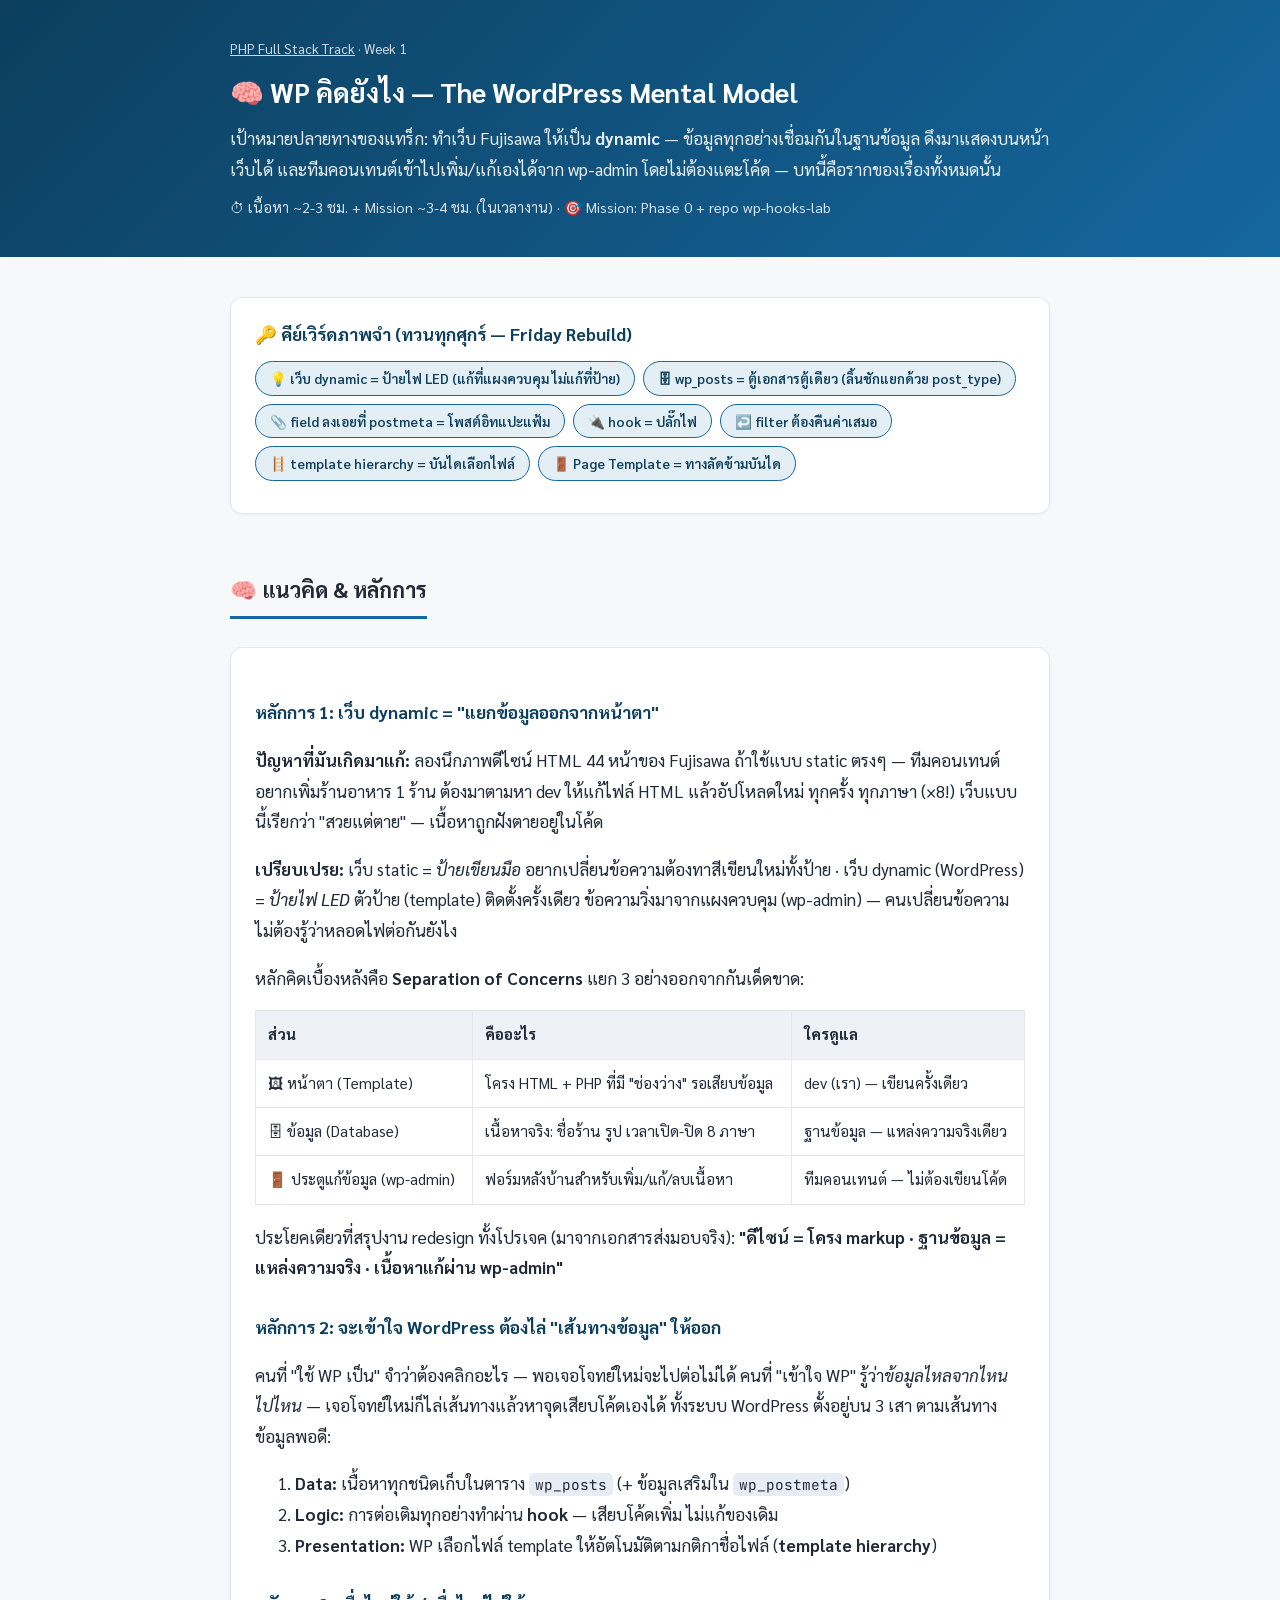
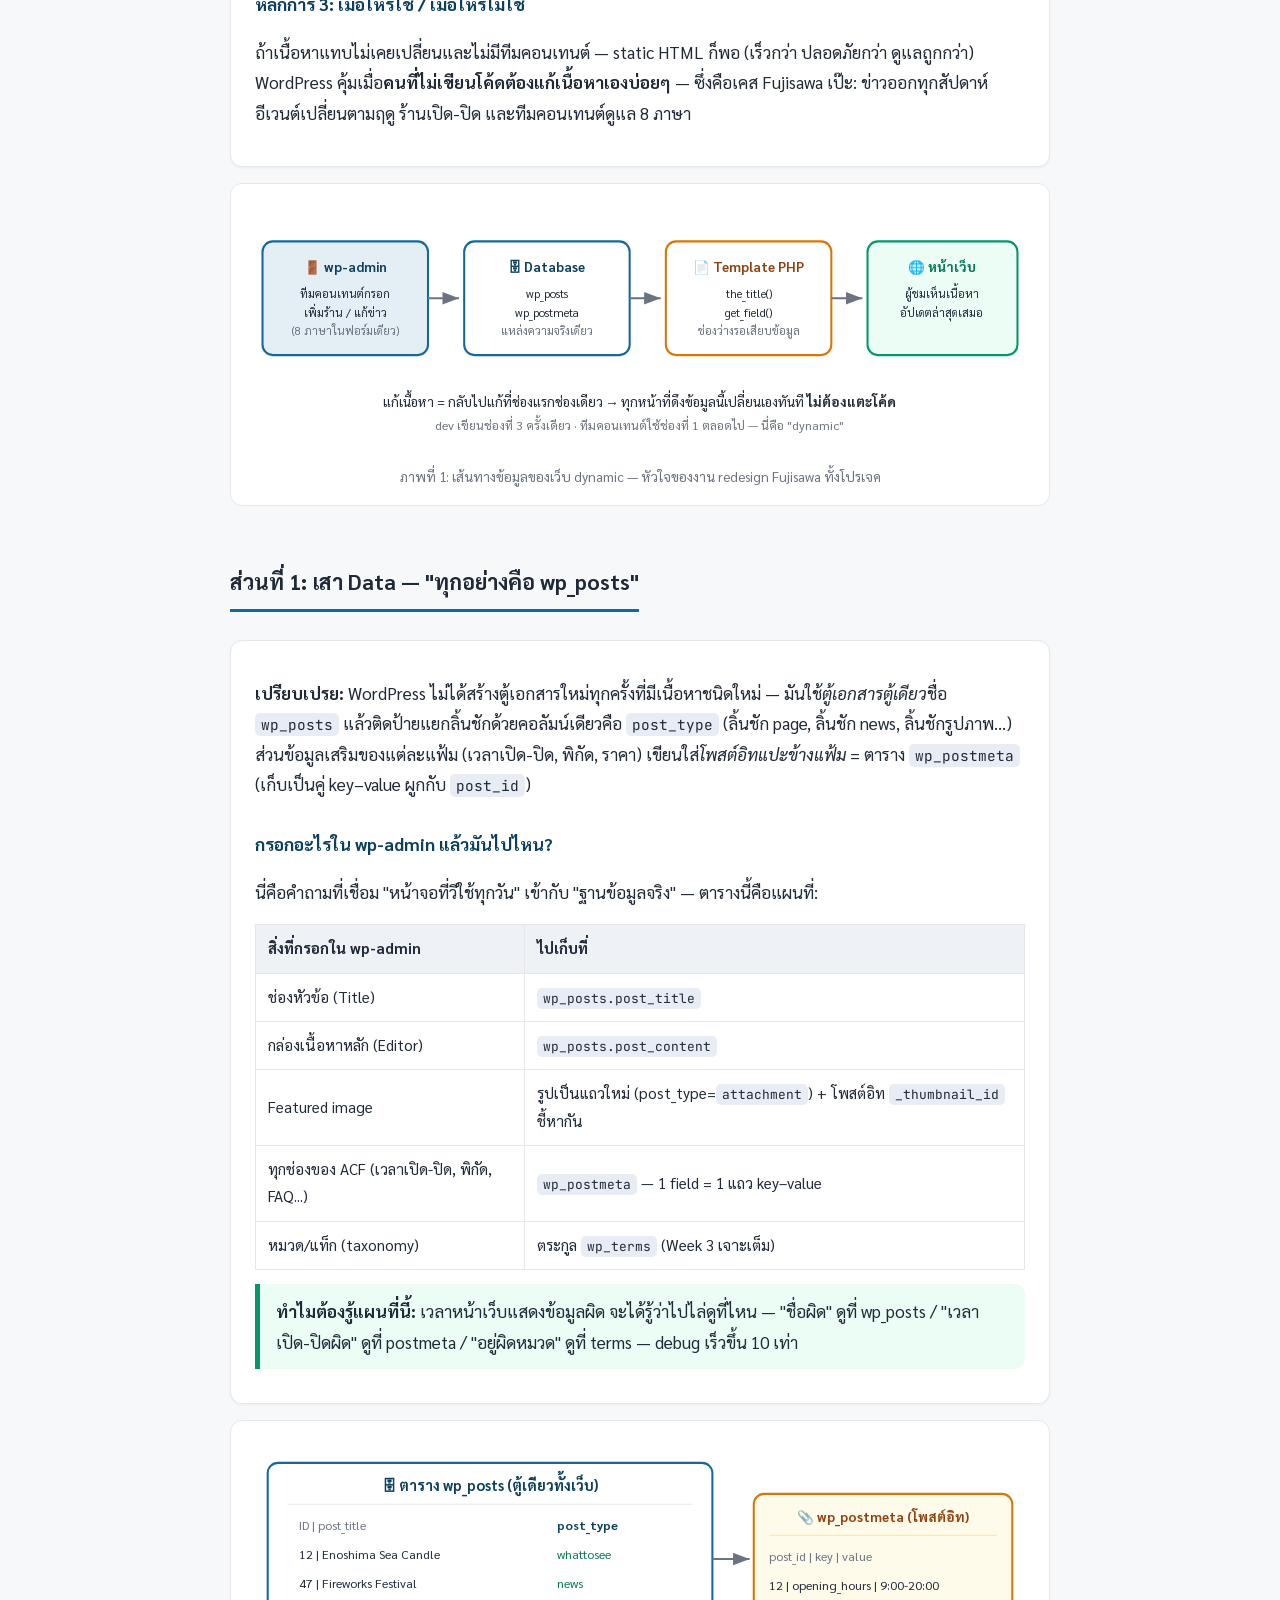
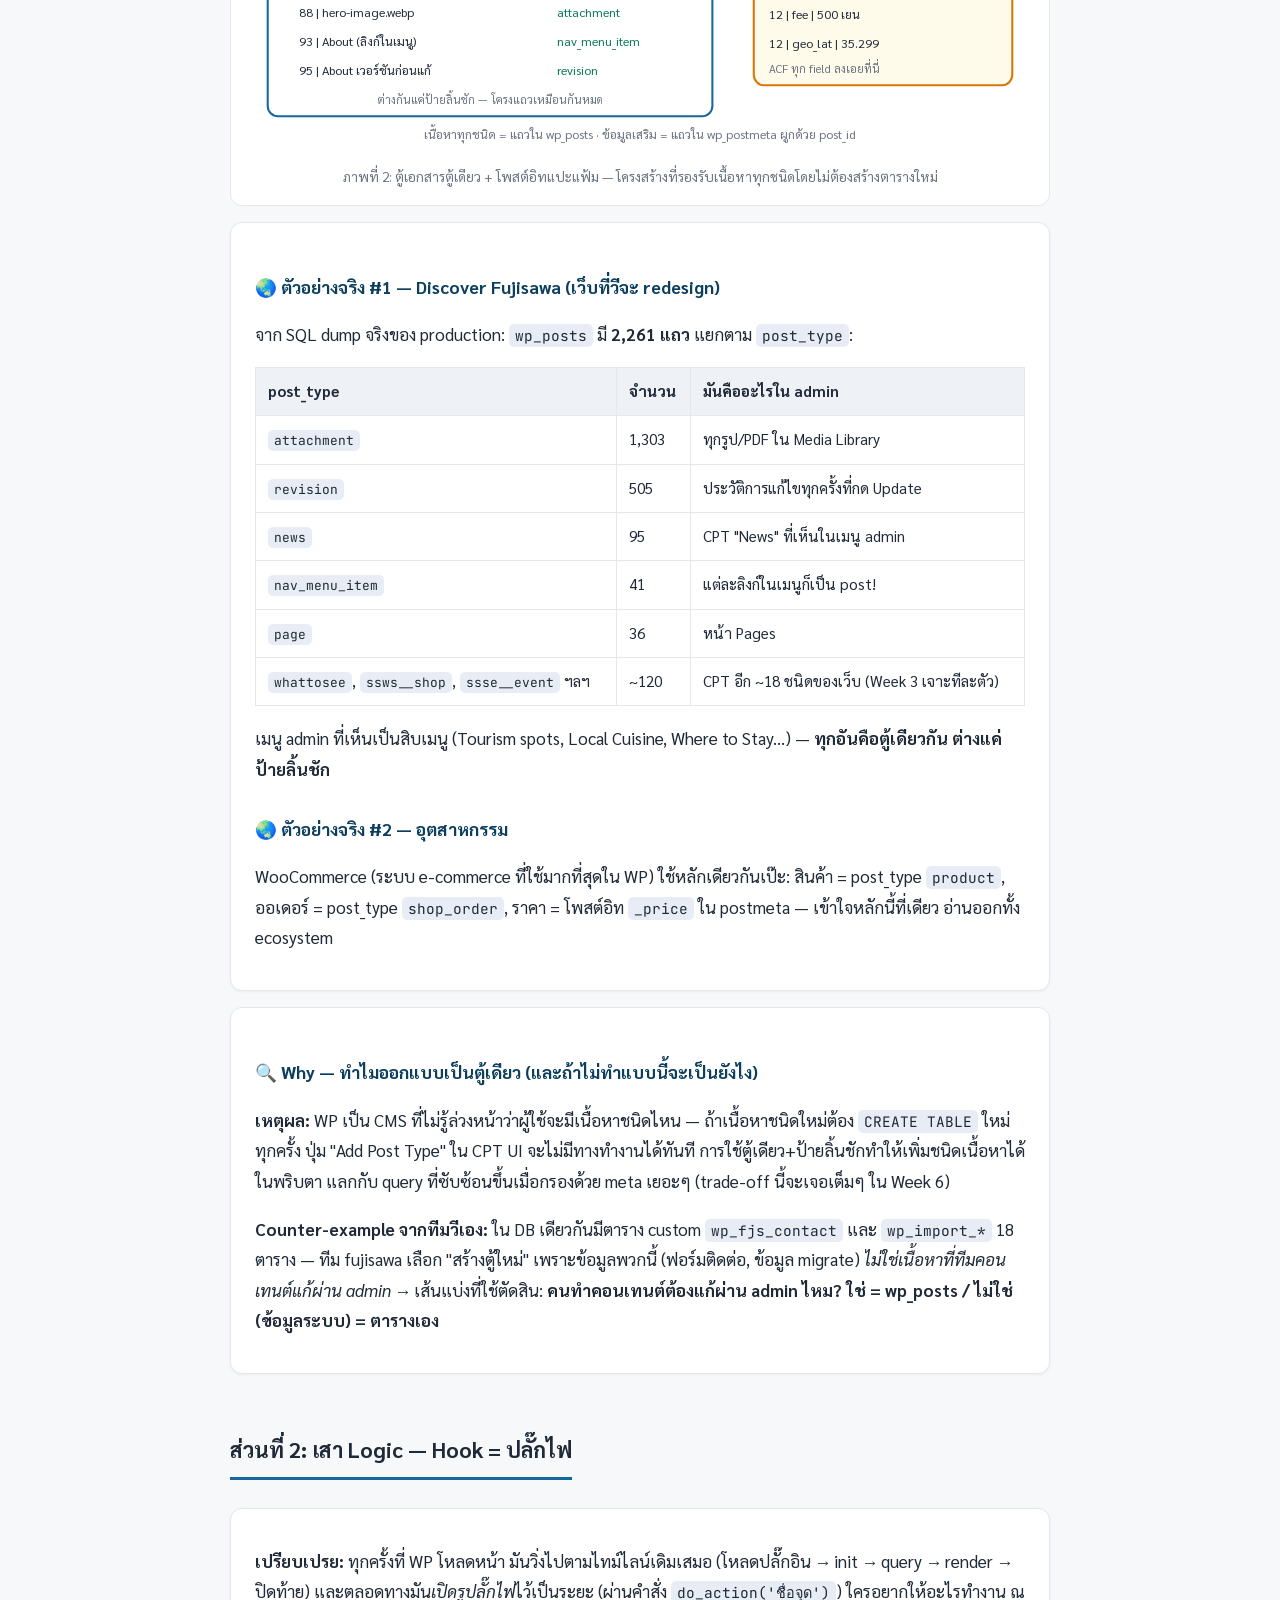
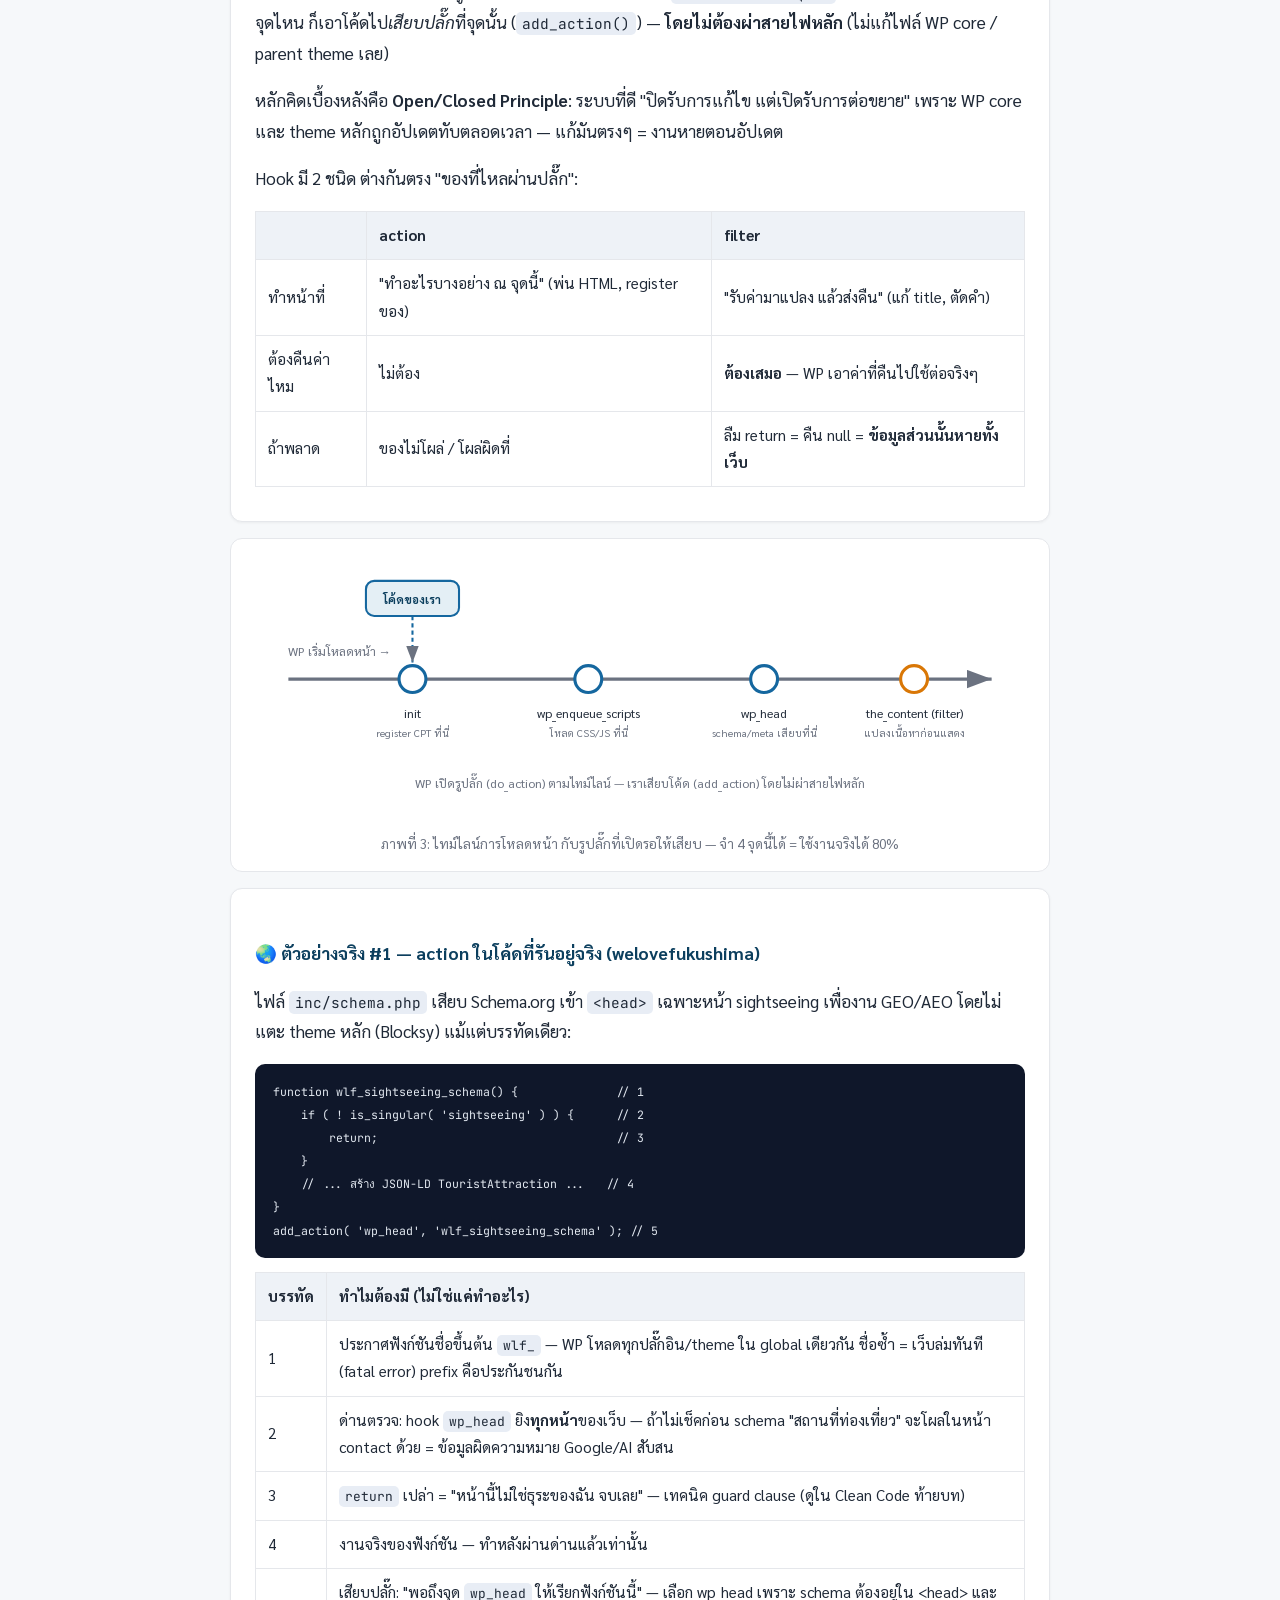
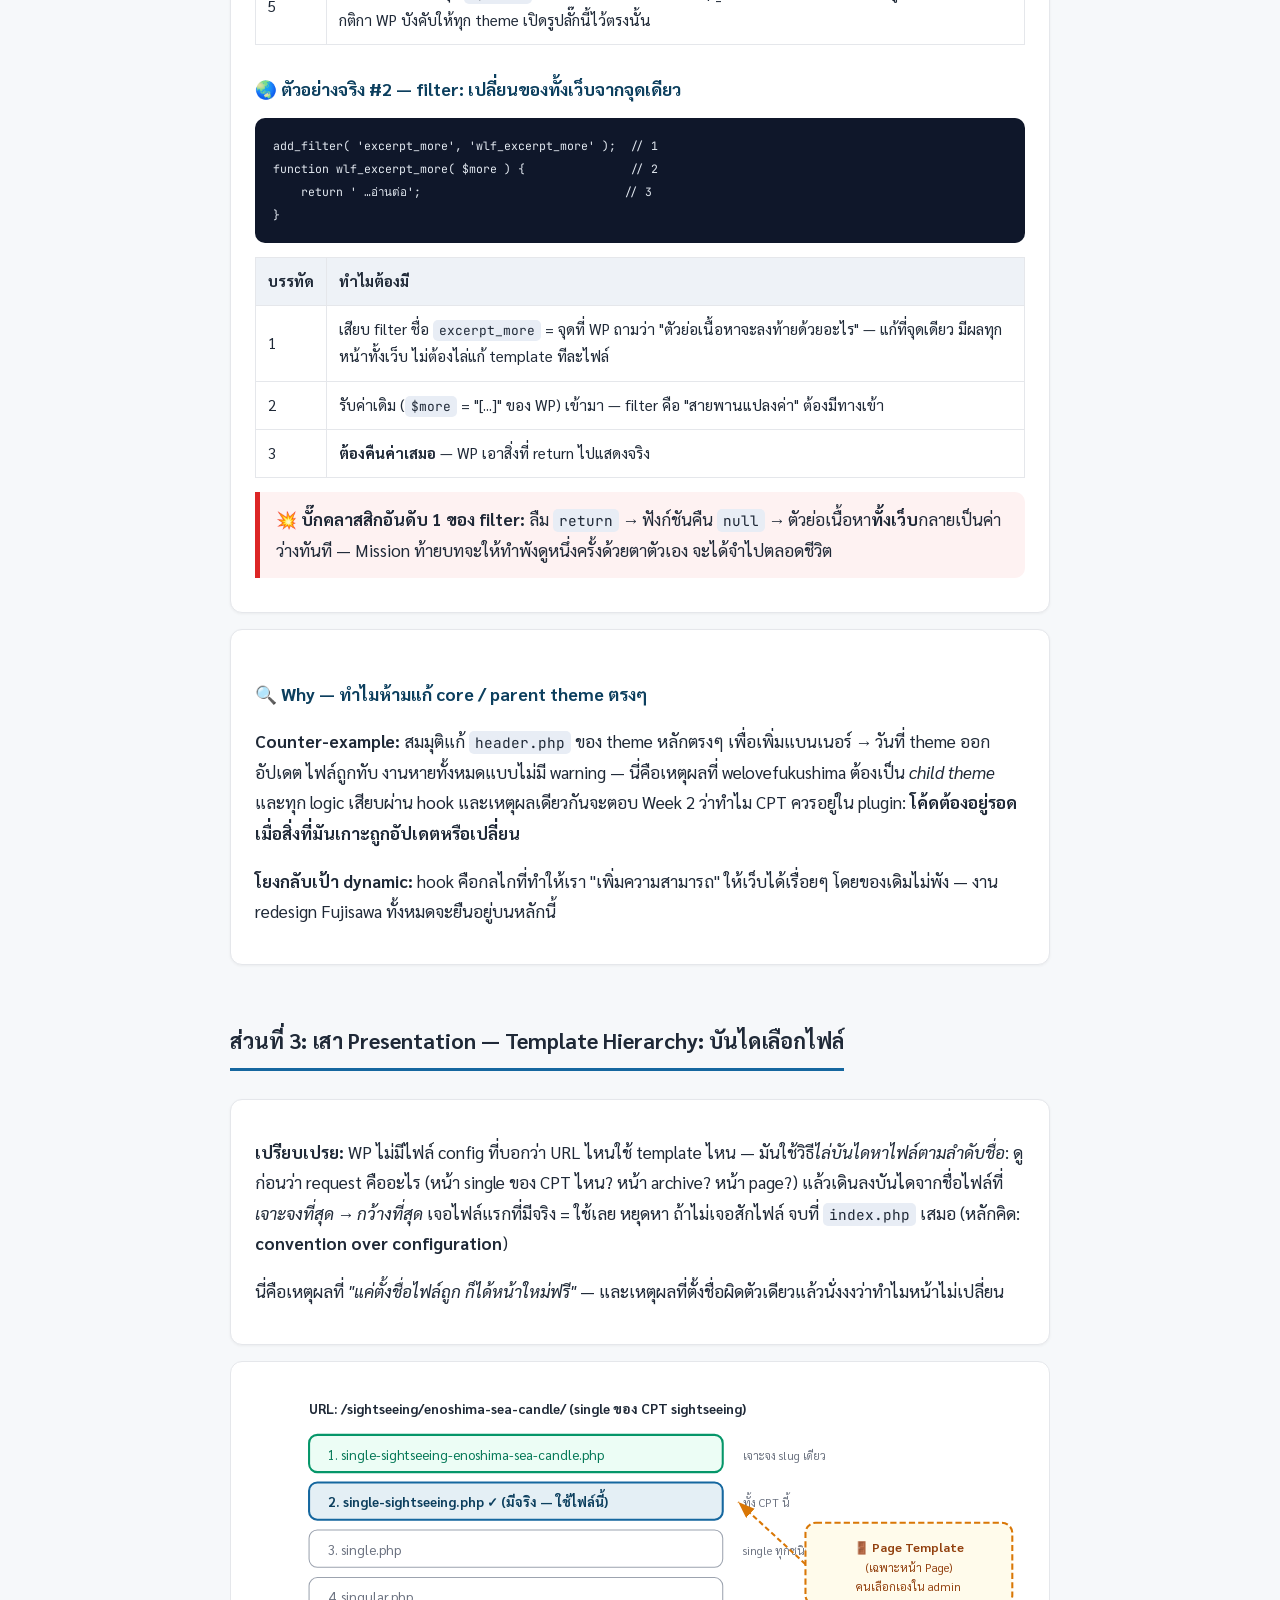
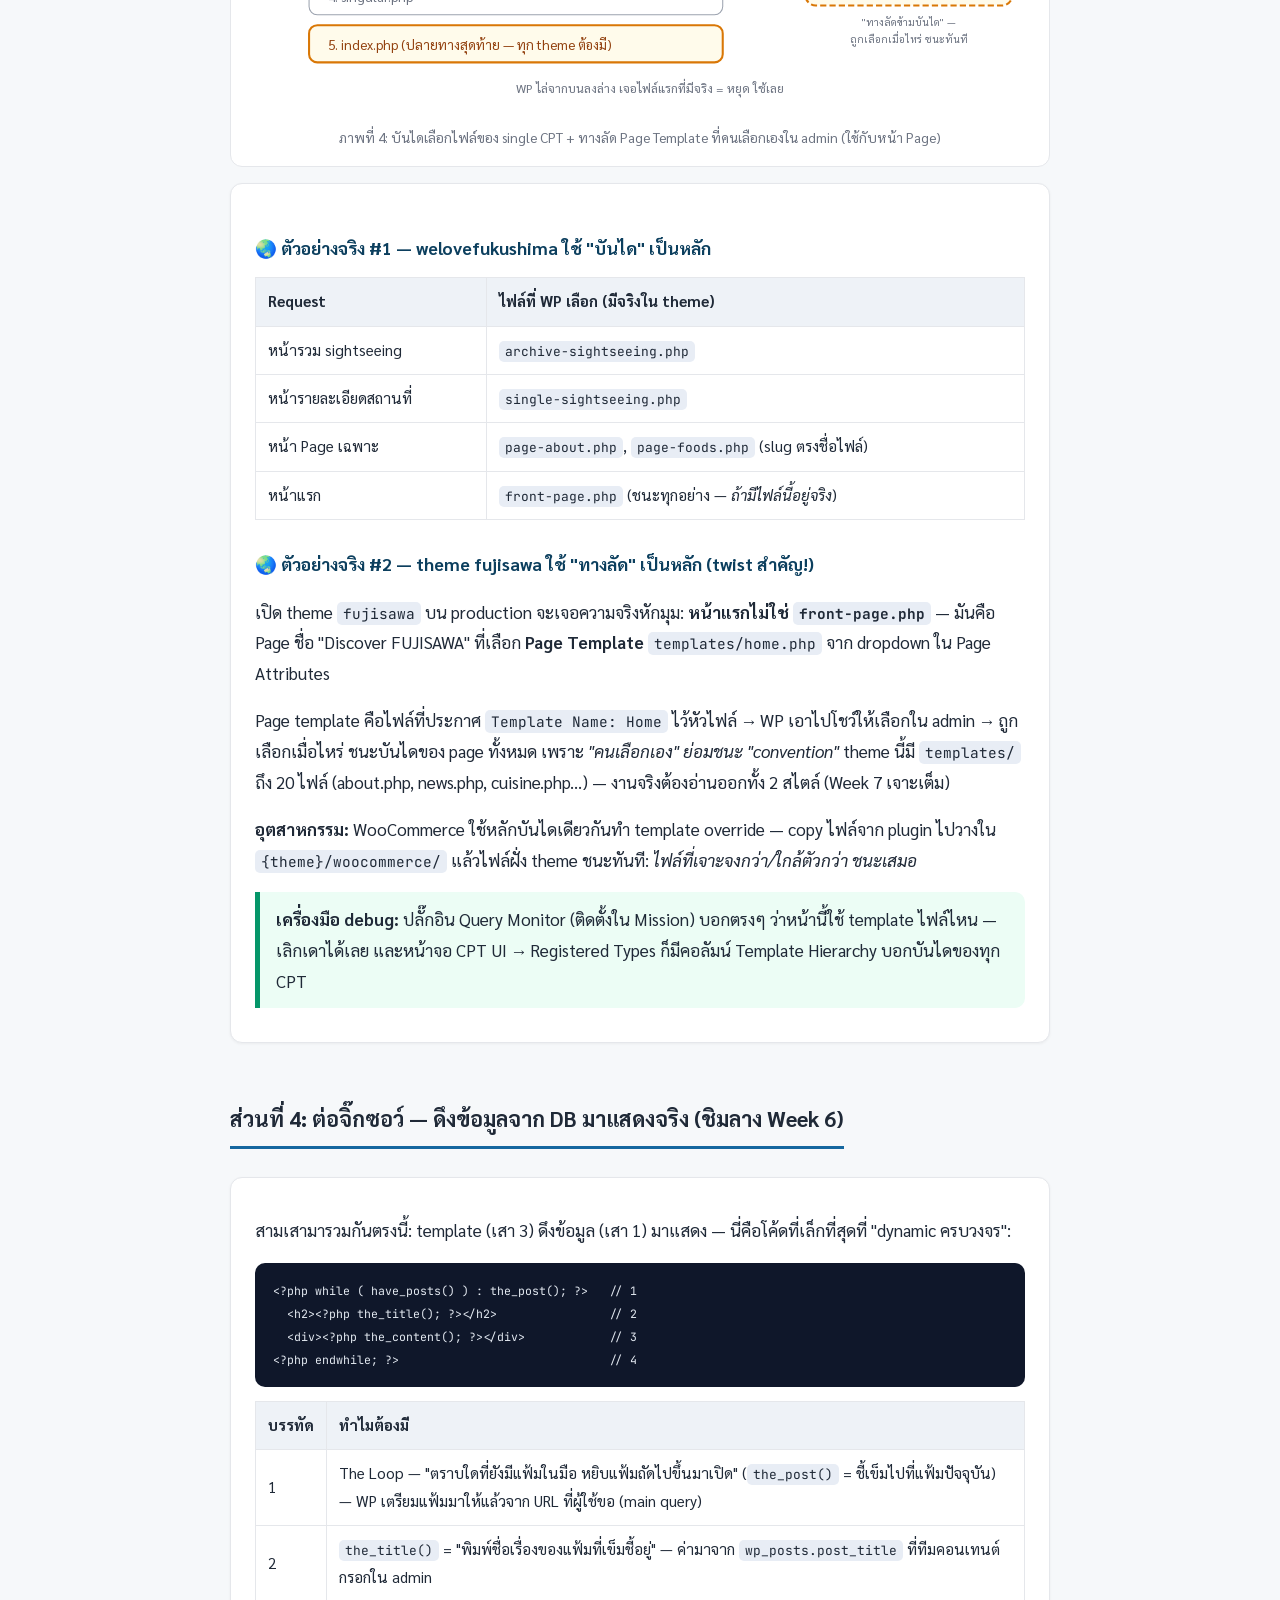
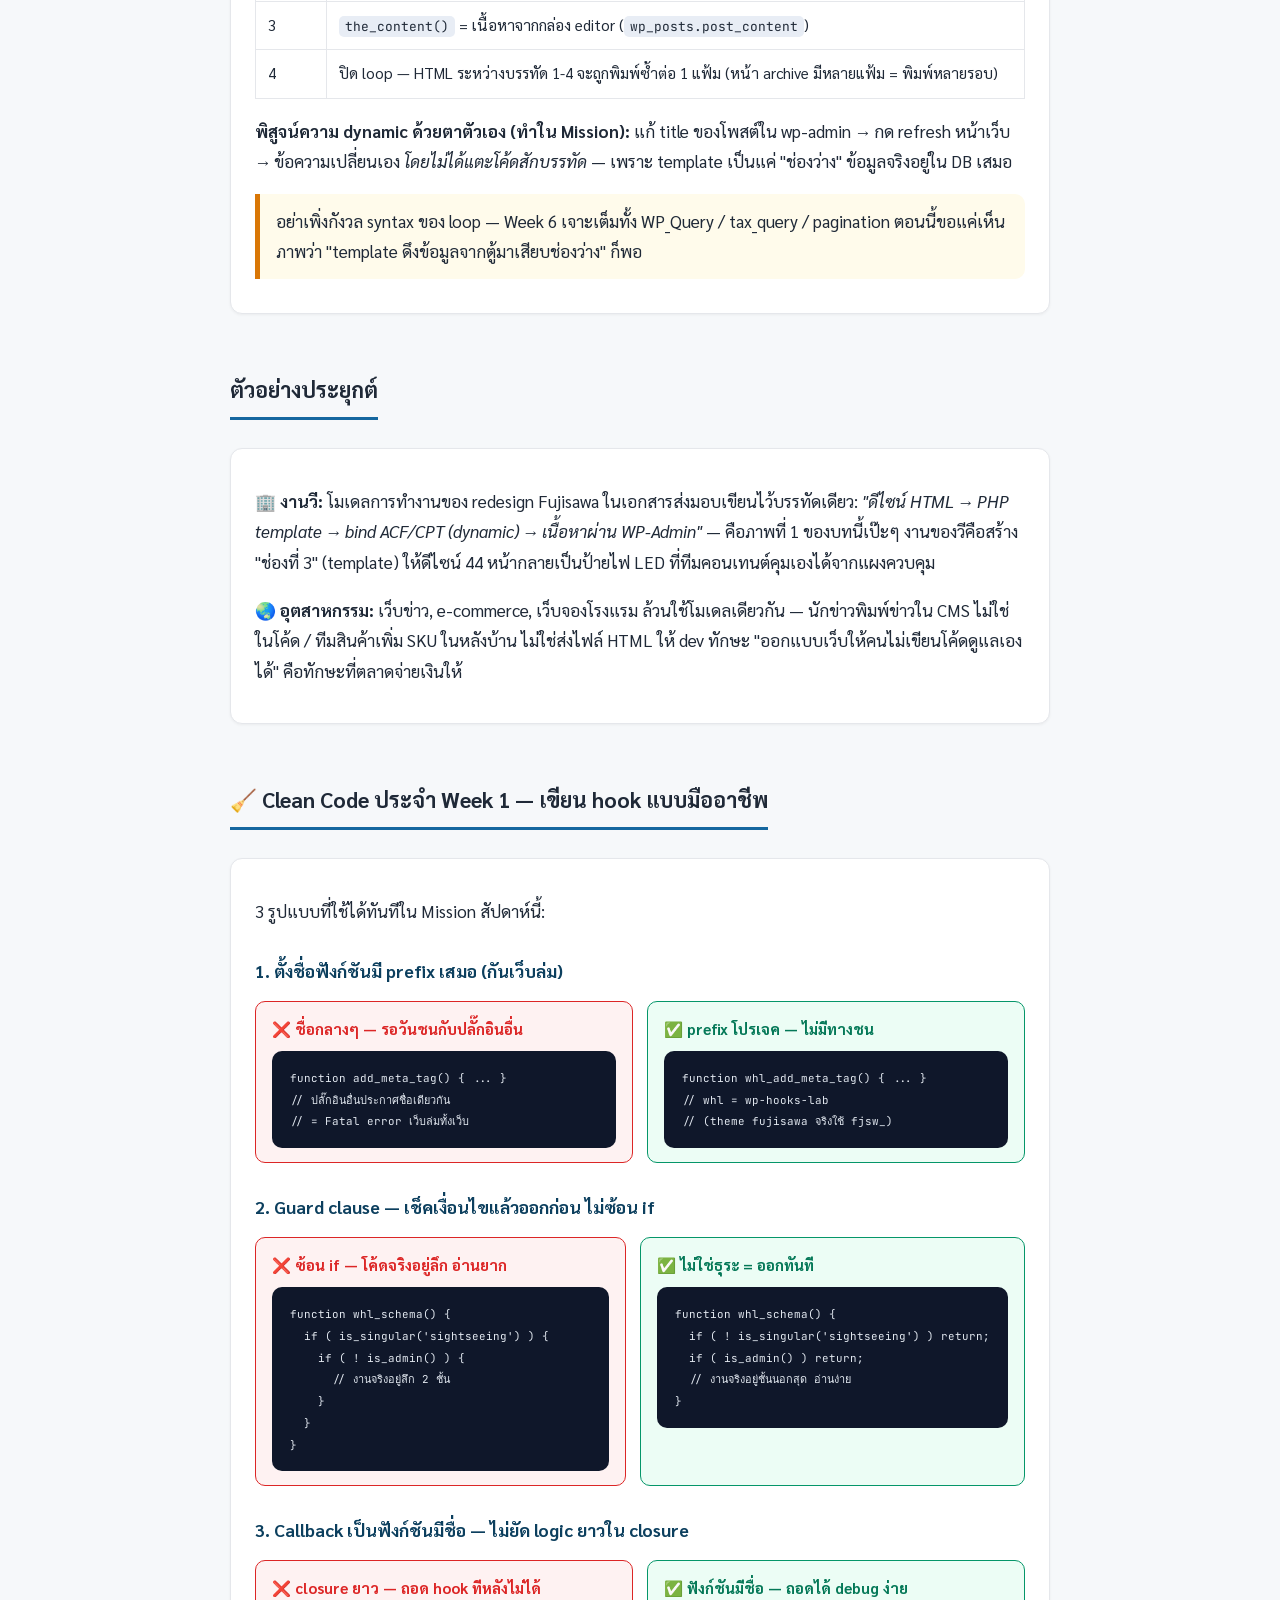
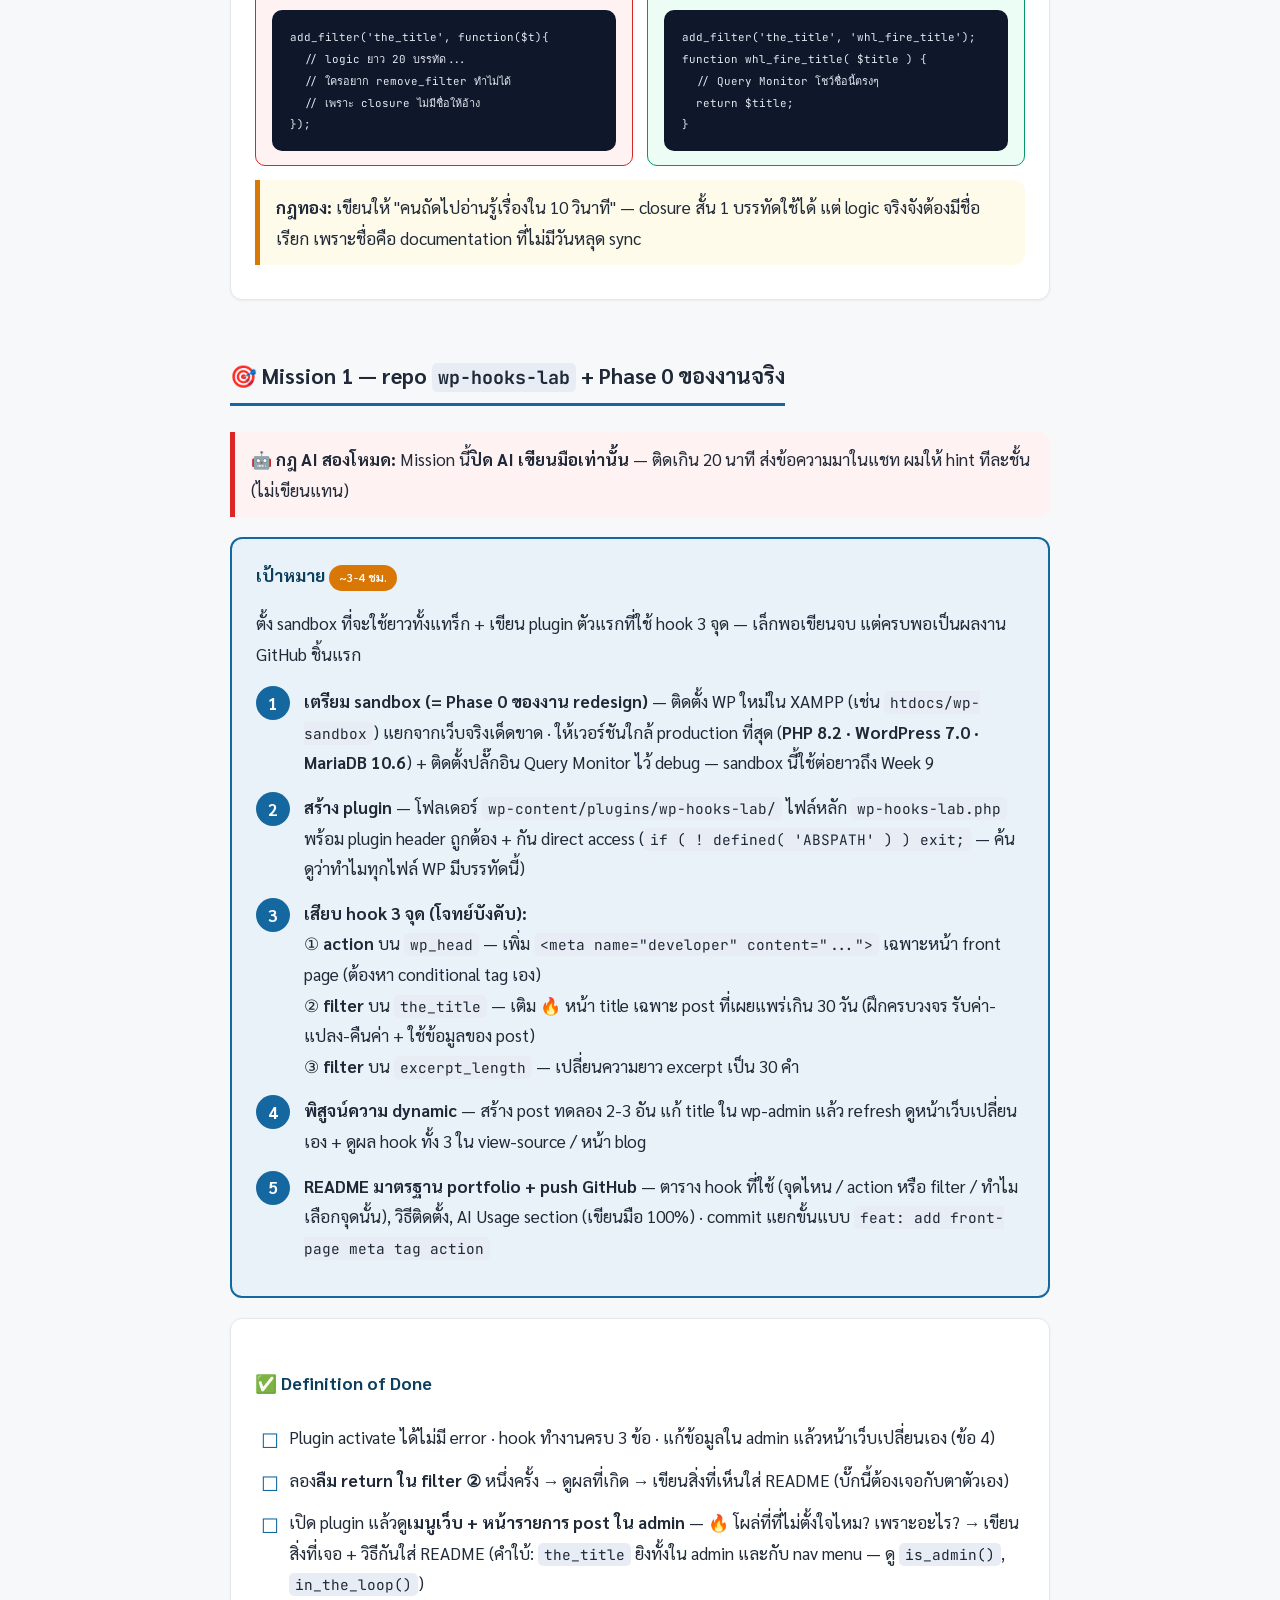
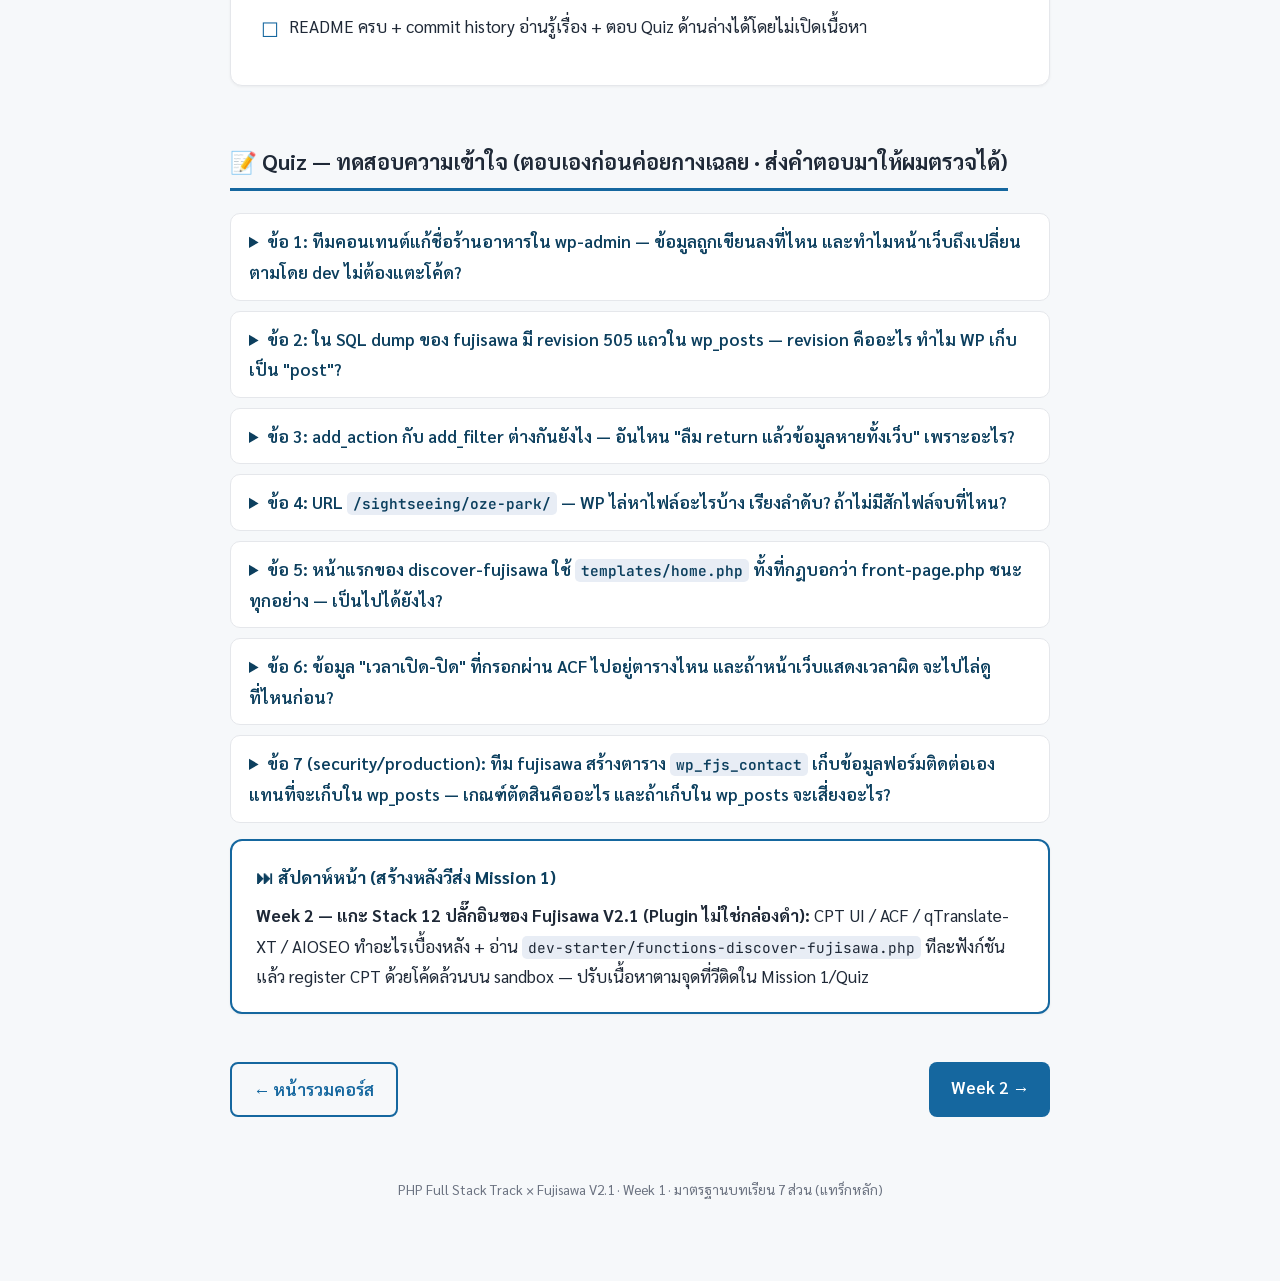
==== commit f000cf9d: "fix: enable forward nav links across weeks 1-8 docs: align W5 repo name + add course repo URL to REA" ====
--- a/week-01/index.html
+++ b/week-01/index.html
@@ -484,7 +484,7 @@
 
   <div class="nav-bottom">
     <a class="btn ghost" href="../index.html">← หน้ารวมคอร์ส</a>
-    <span class="btn" style="background:#9ca3af;cursor:default">Week 2 (รอสร้าง) →</span>
+    <a class="btn" href="../week-02/index.html">Week 2 →</a>
   </div>
   <footer>PHP Full Stack Track × Fujisawa V2.1 · Week 1 · มาตรฐานบทเรียน 7 ส่วน (แทร็กหลัก)</footer>
 </div>
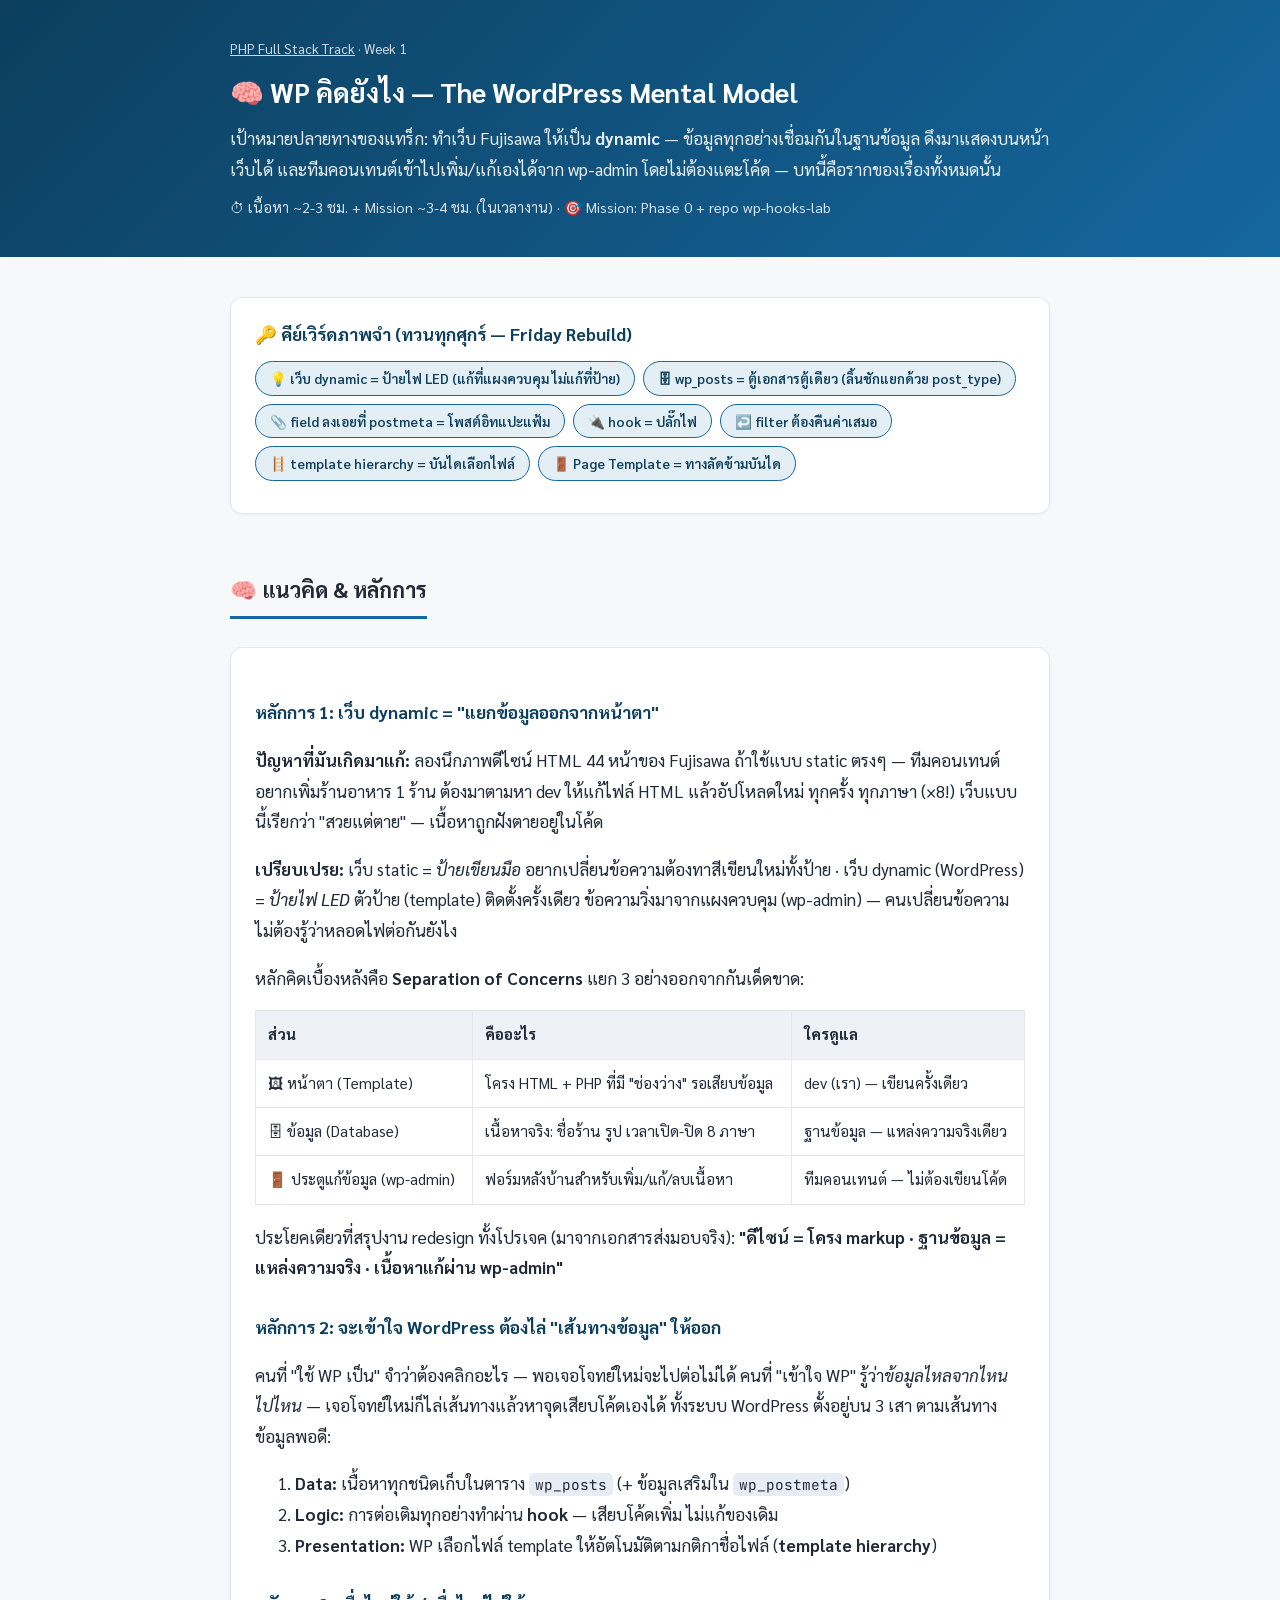
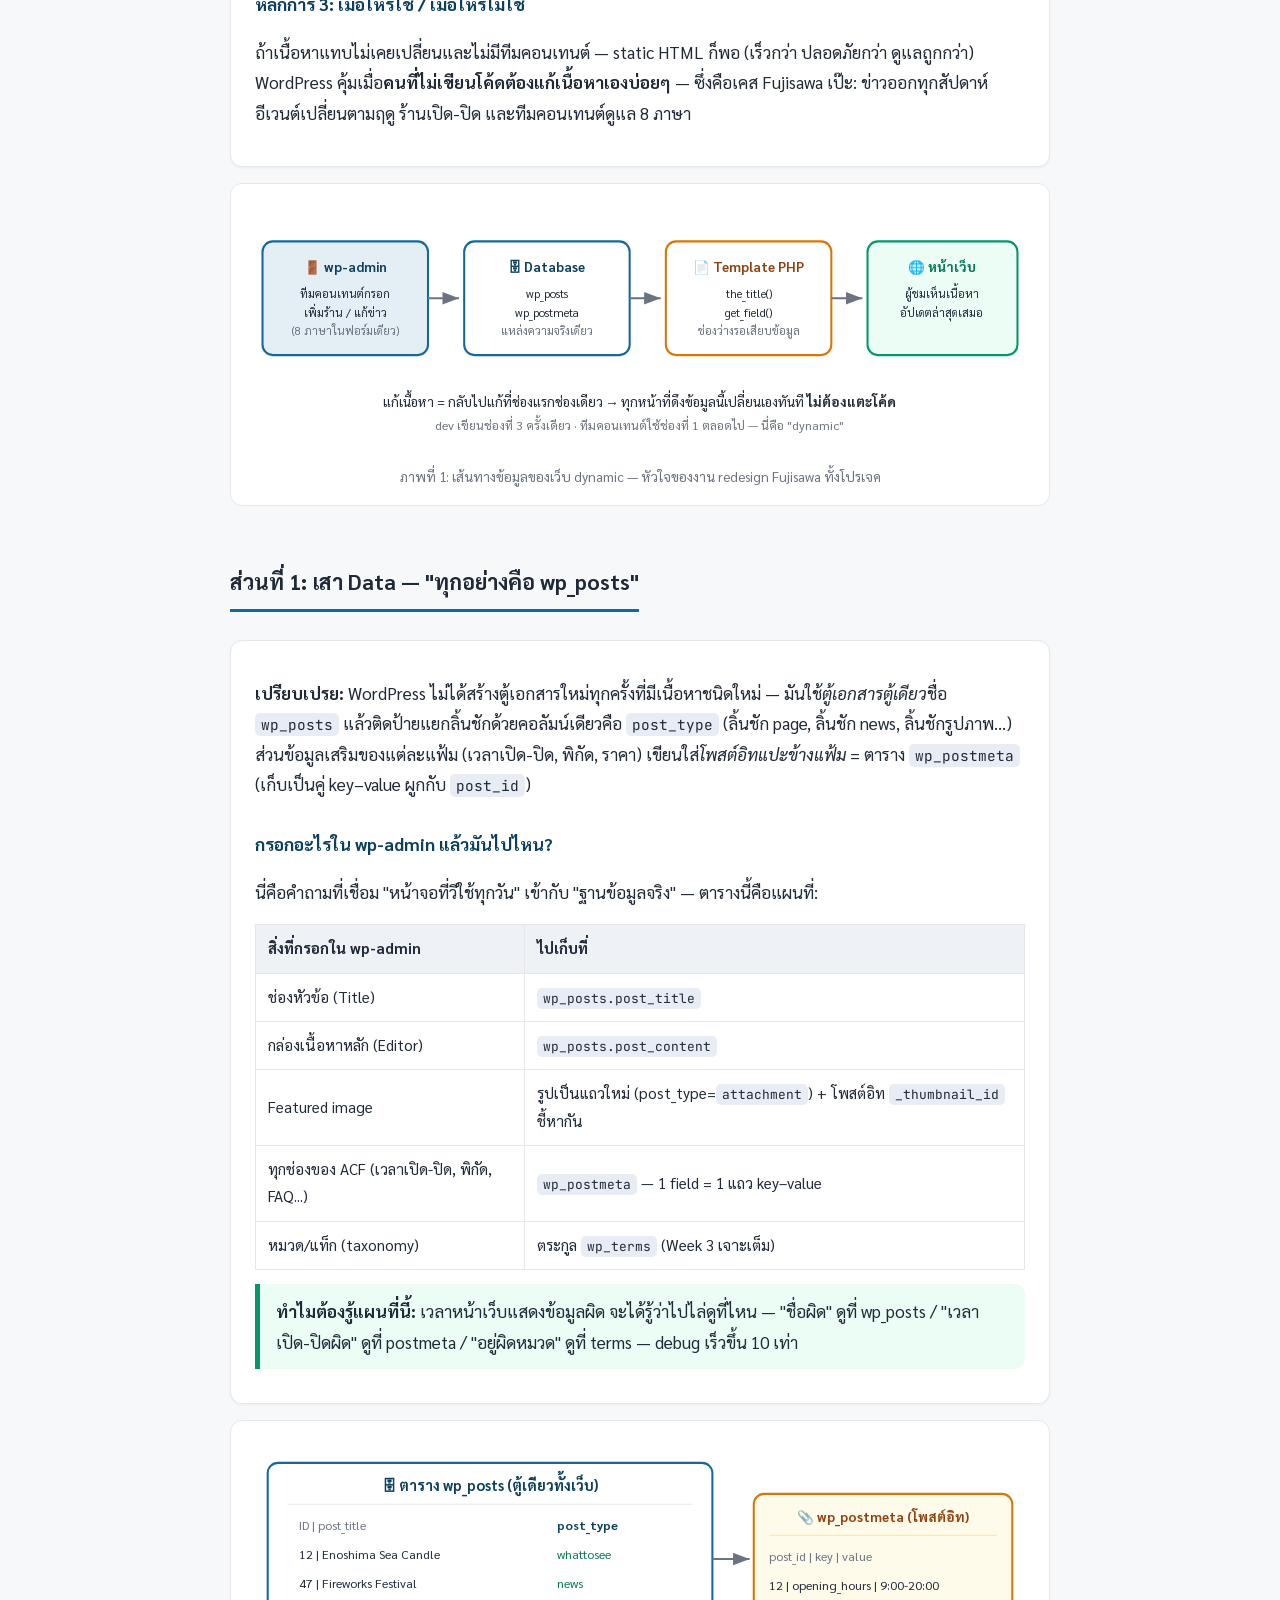
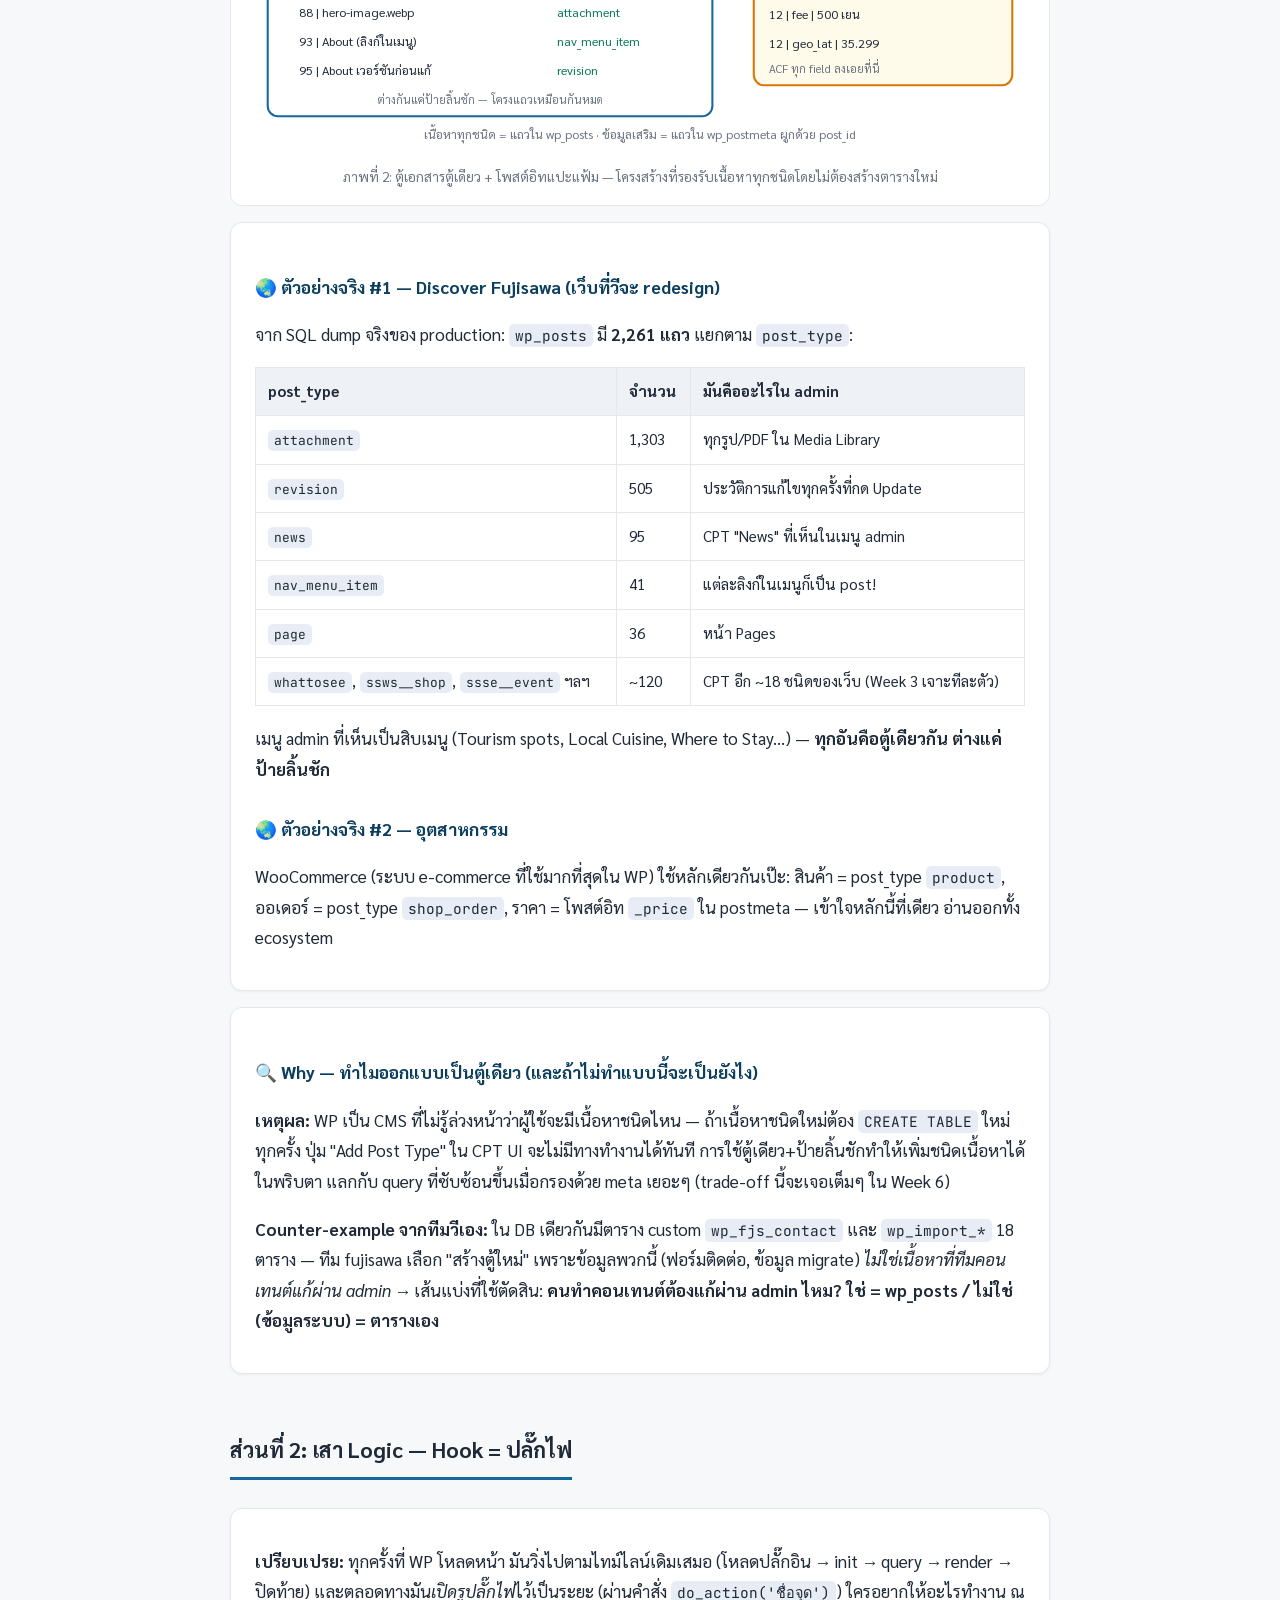
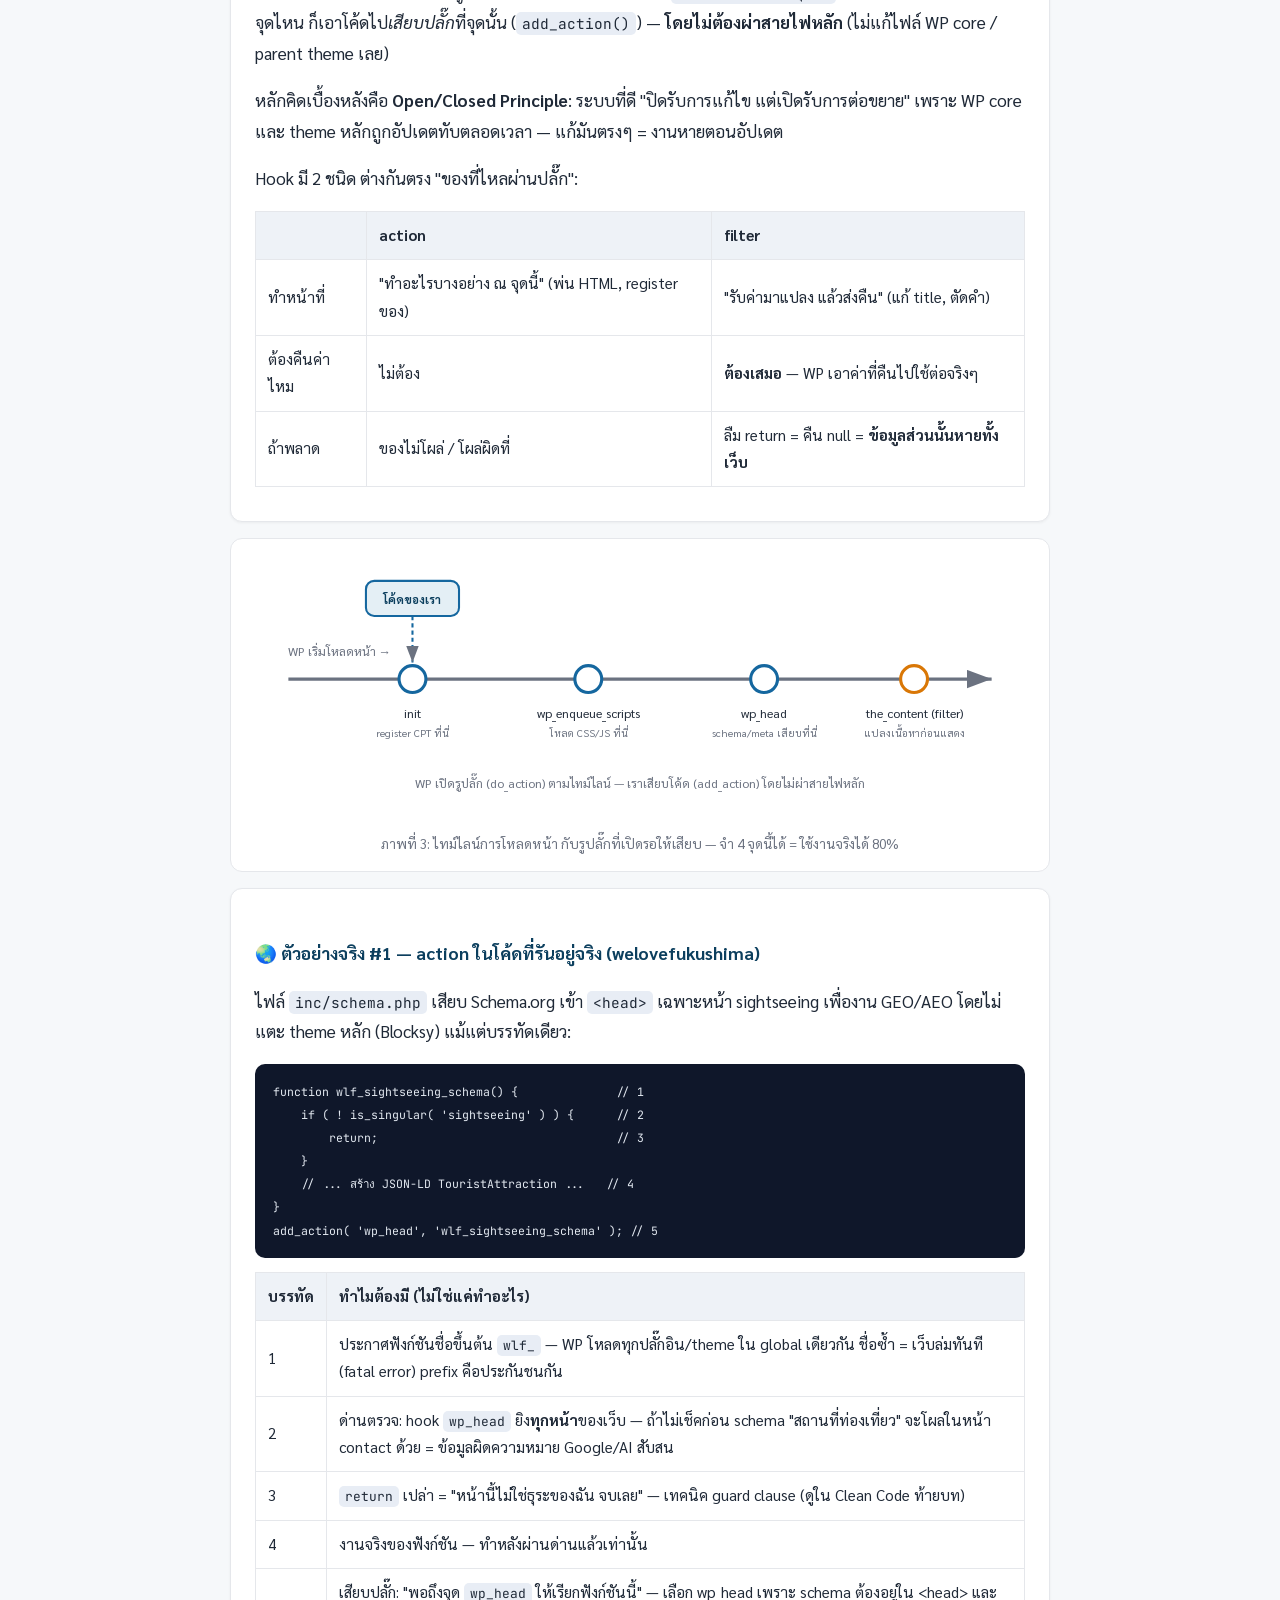
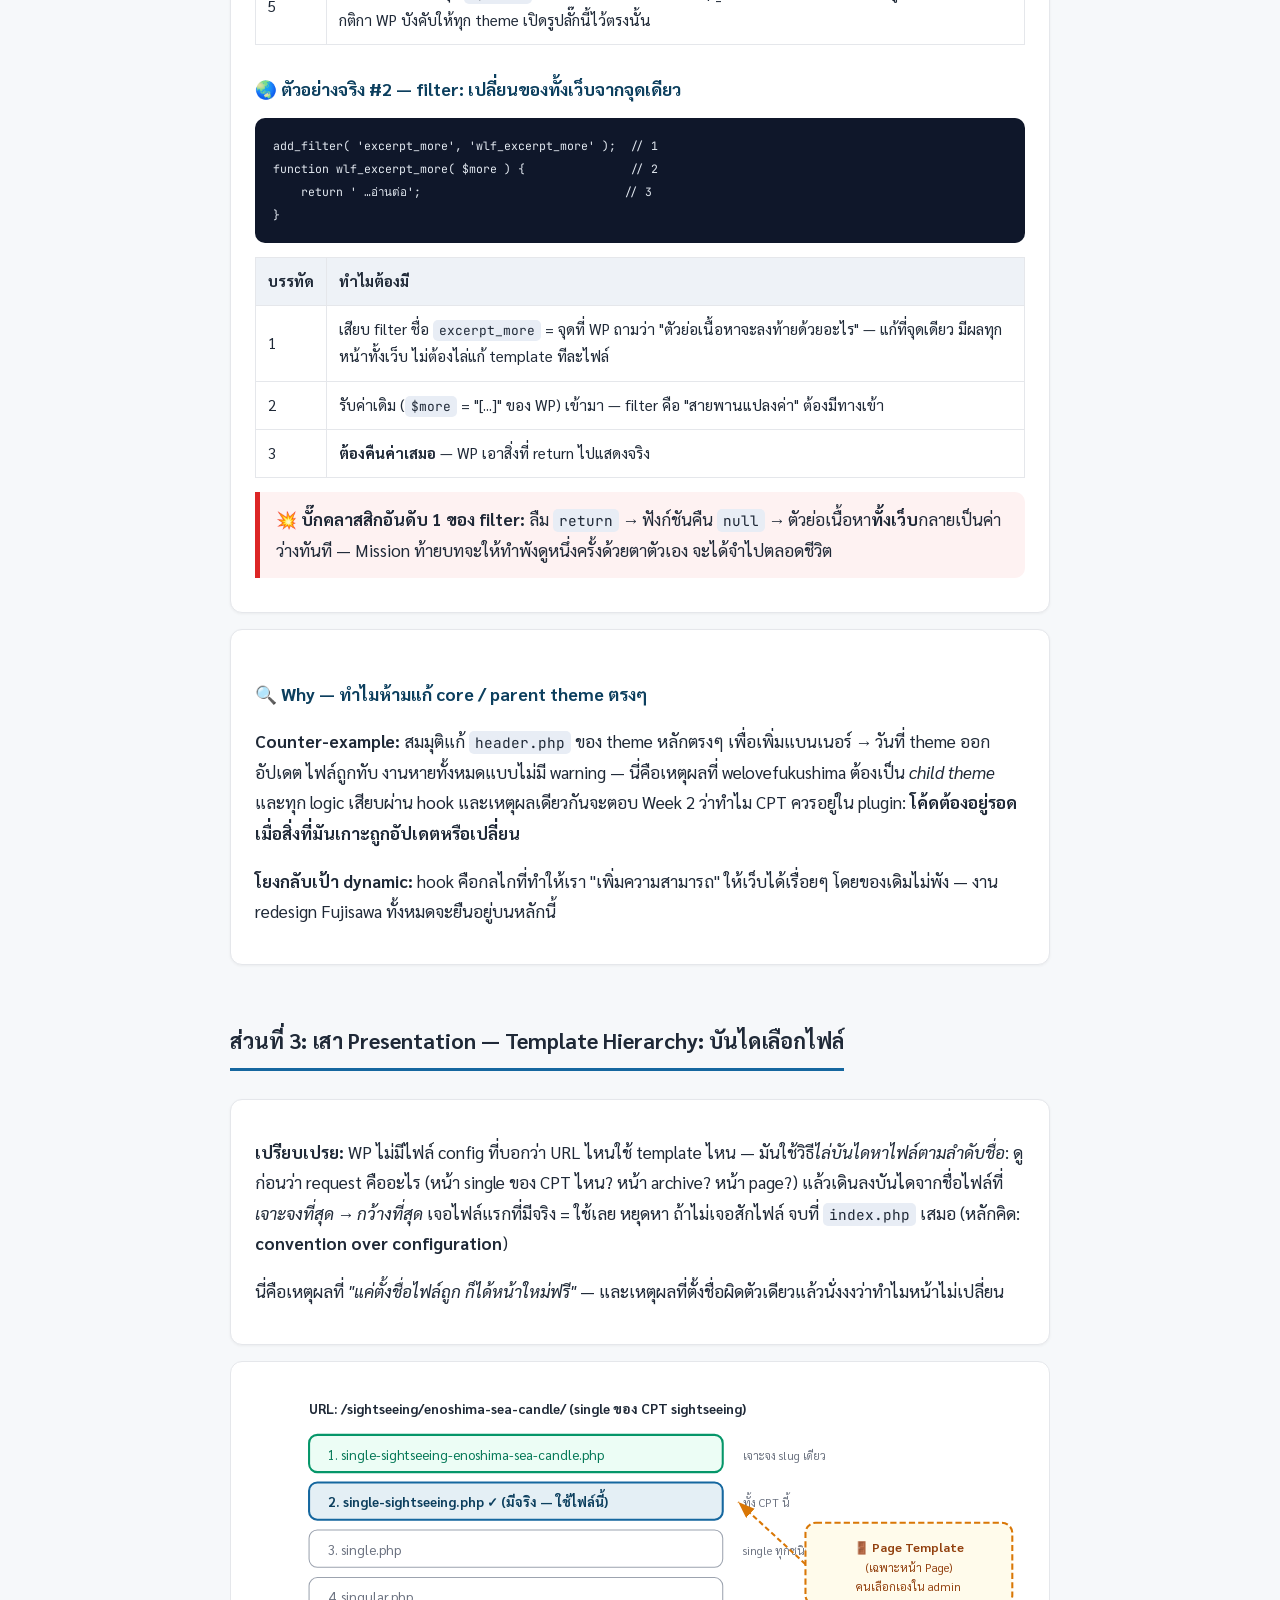
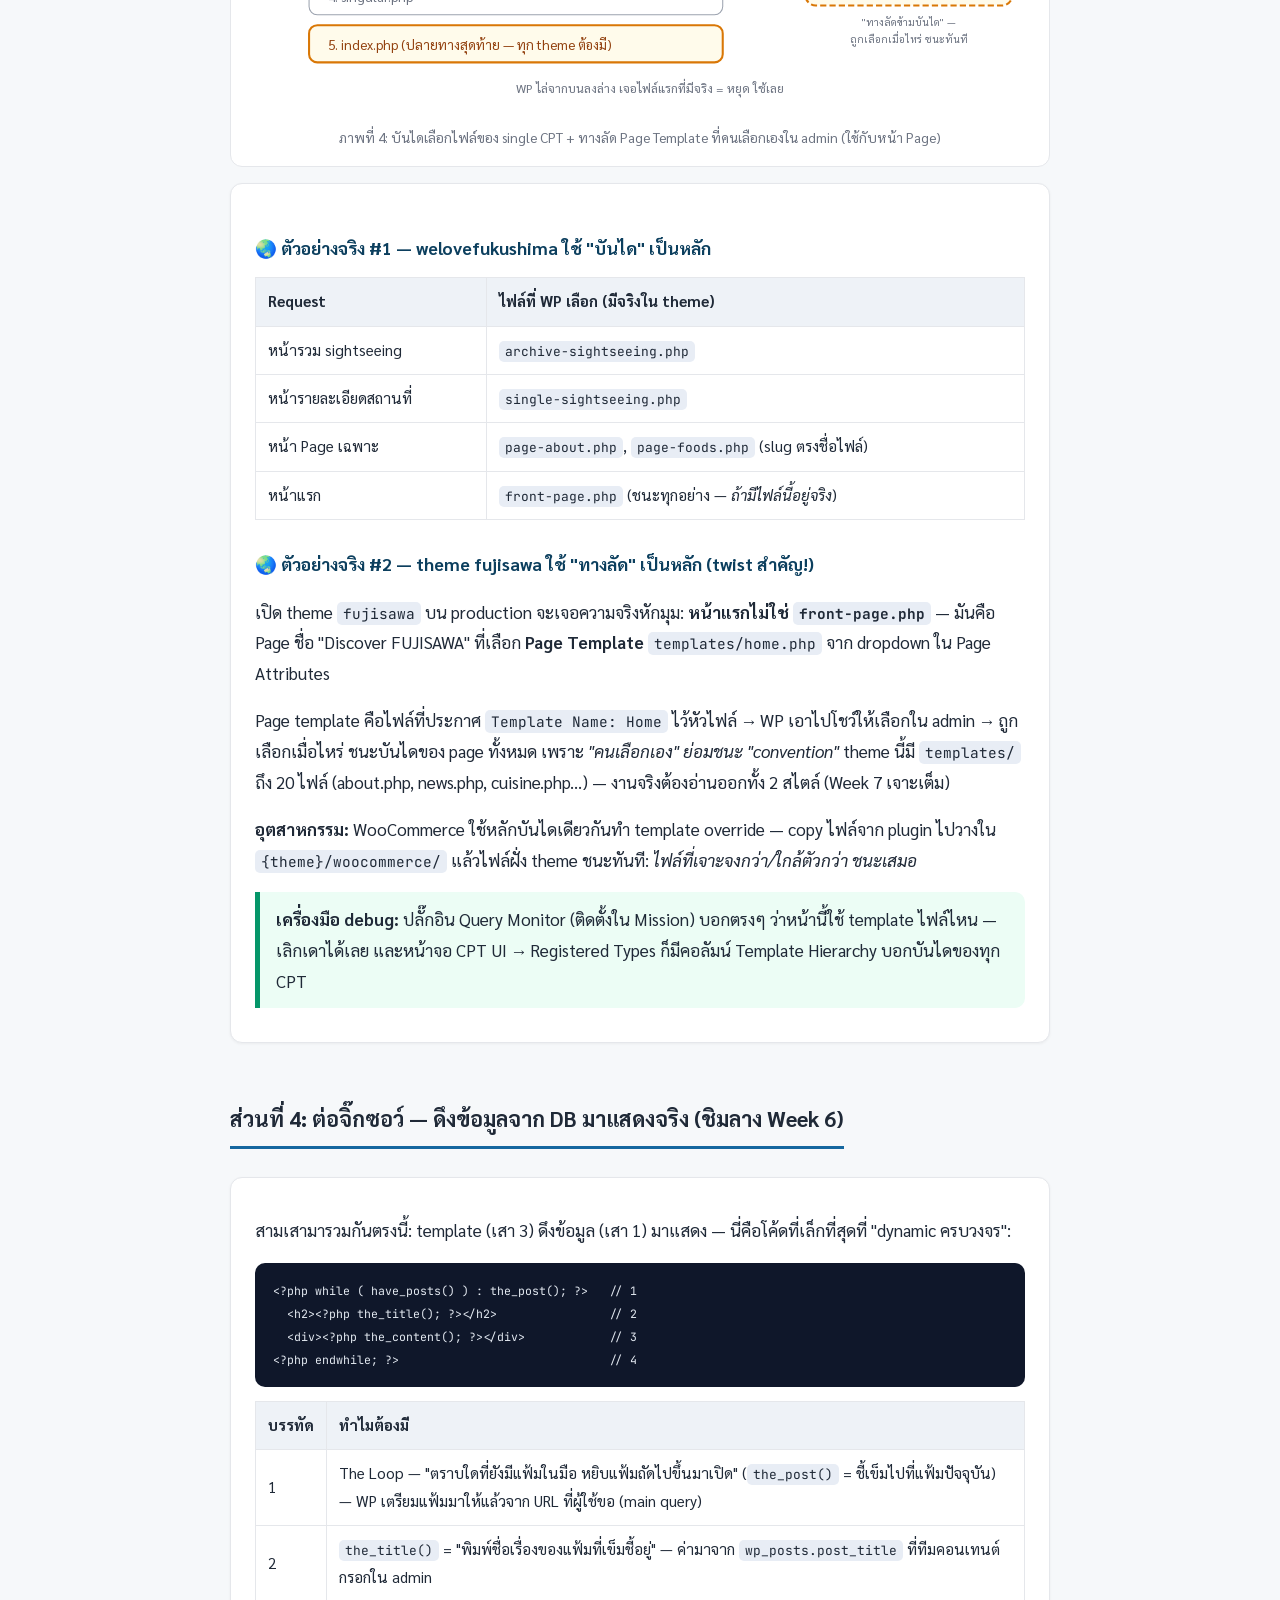
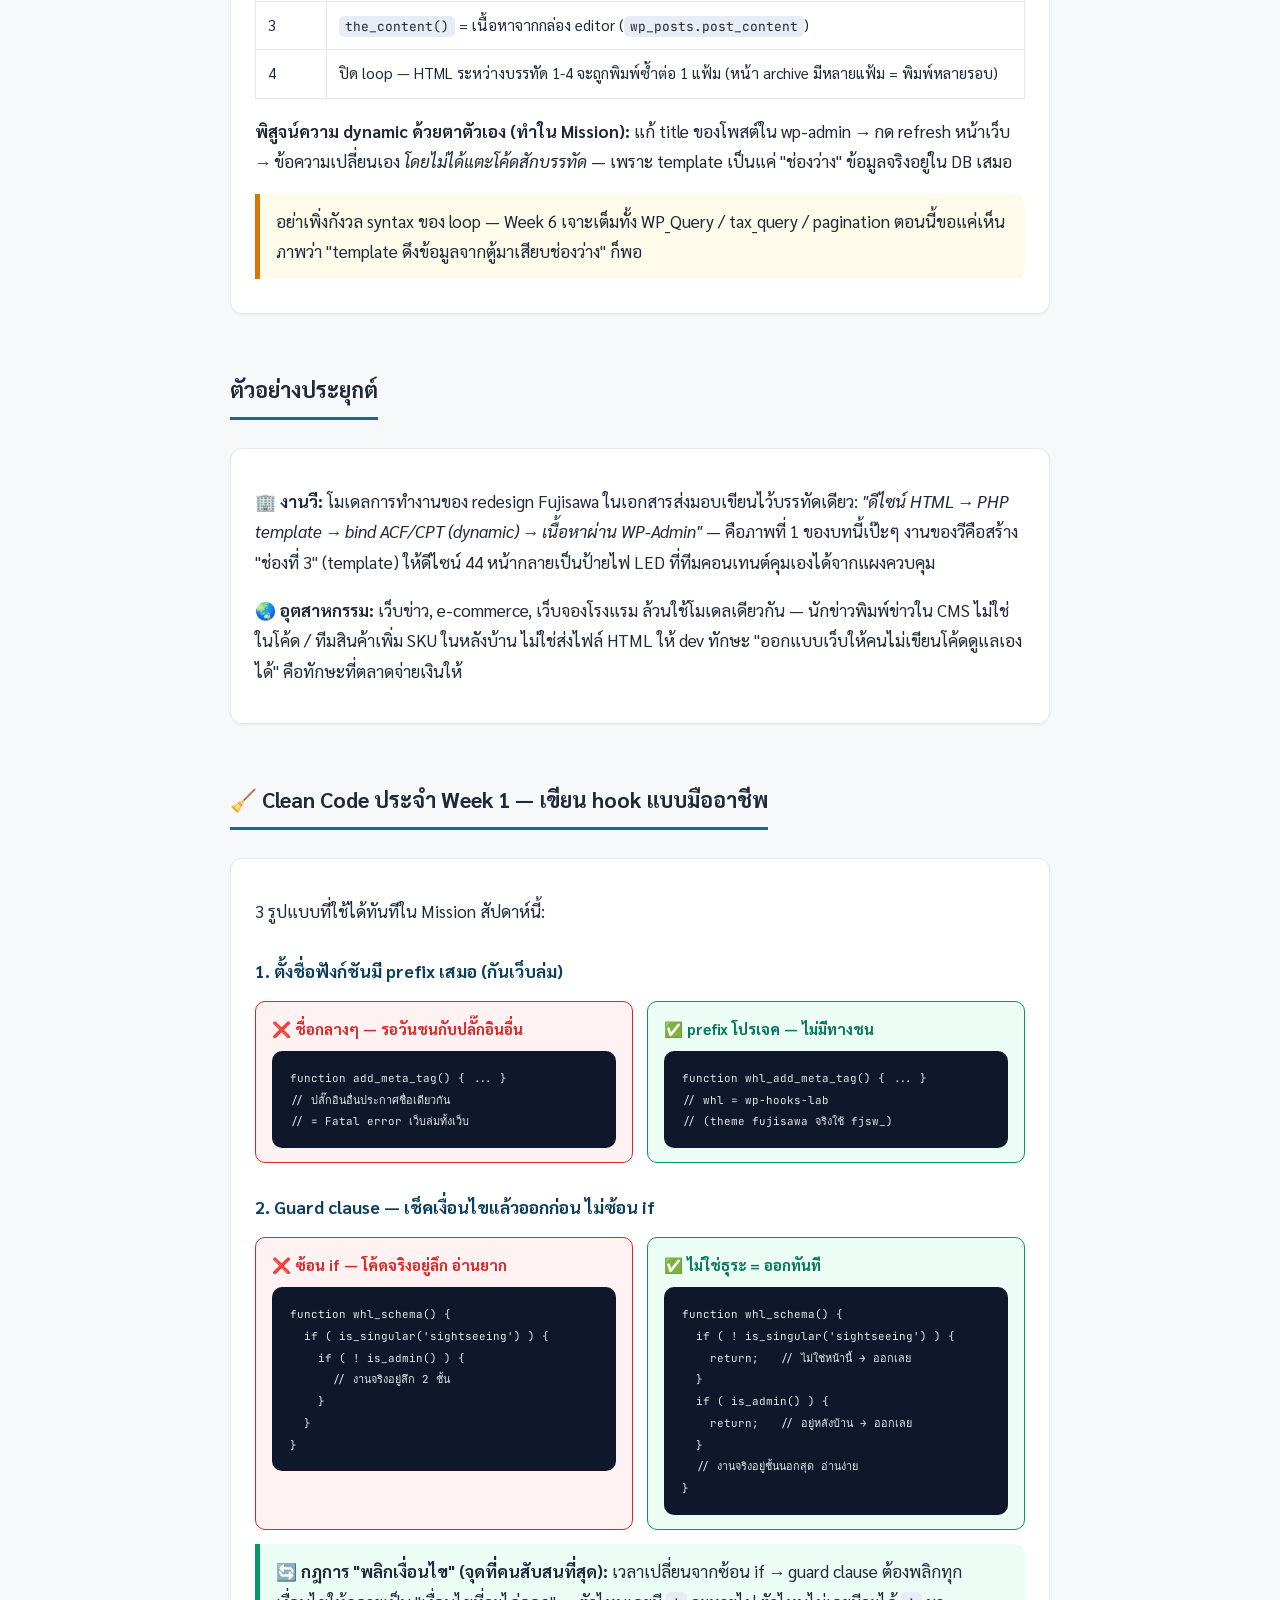
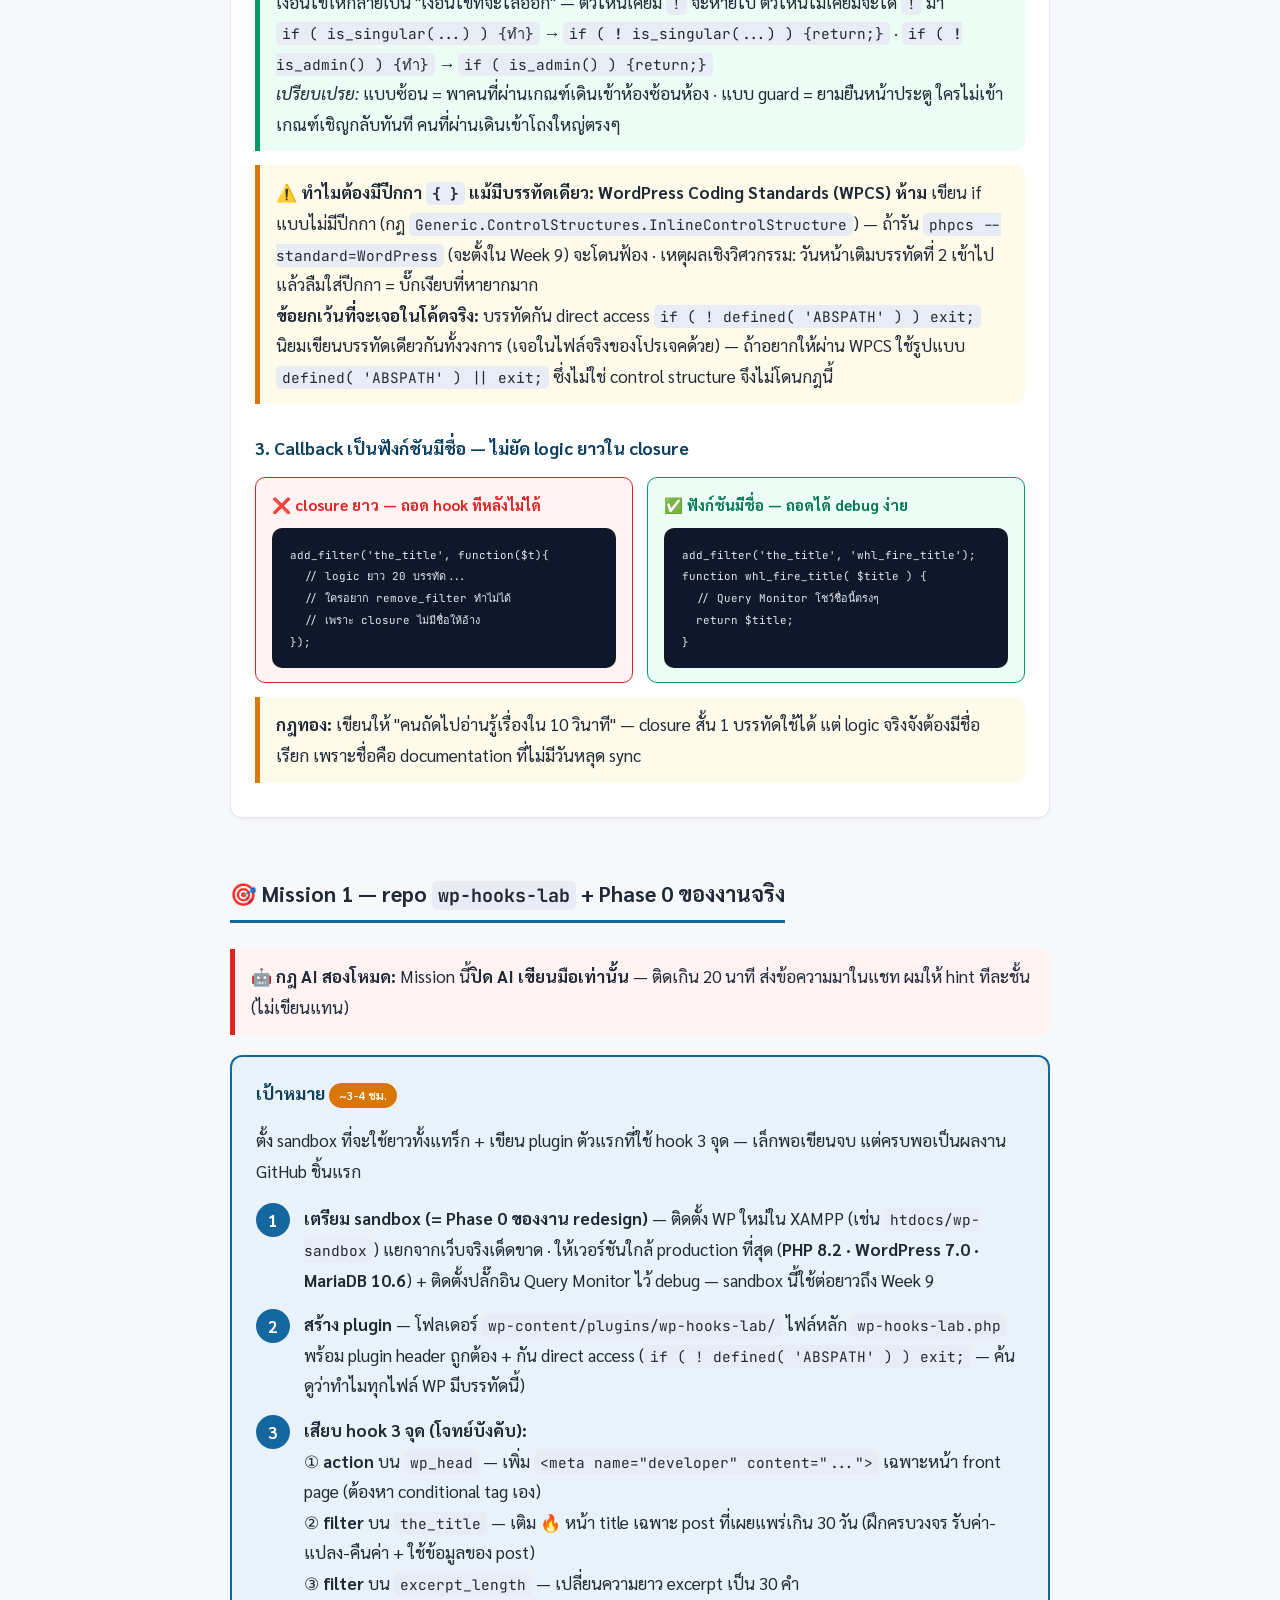
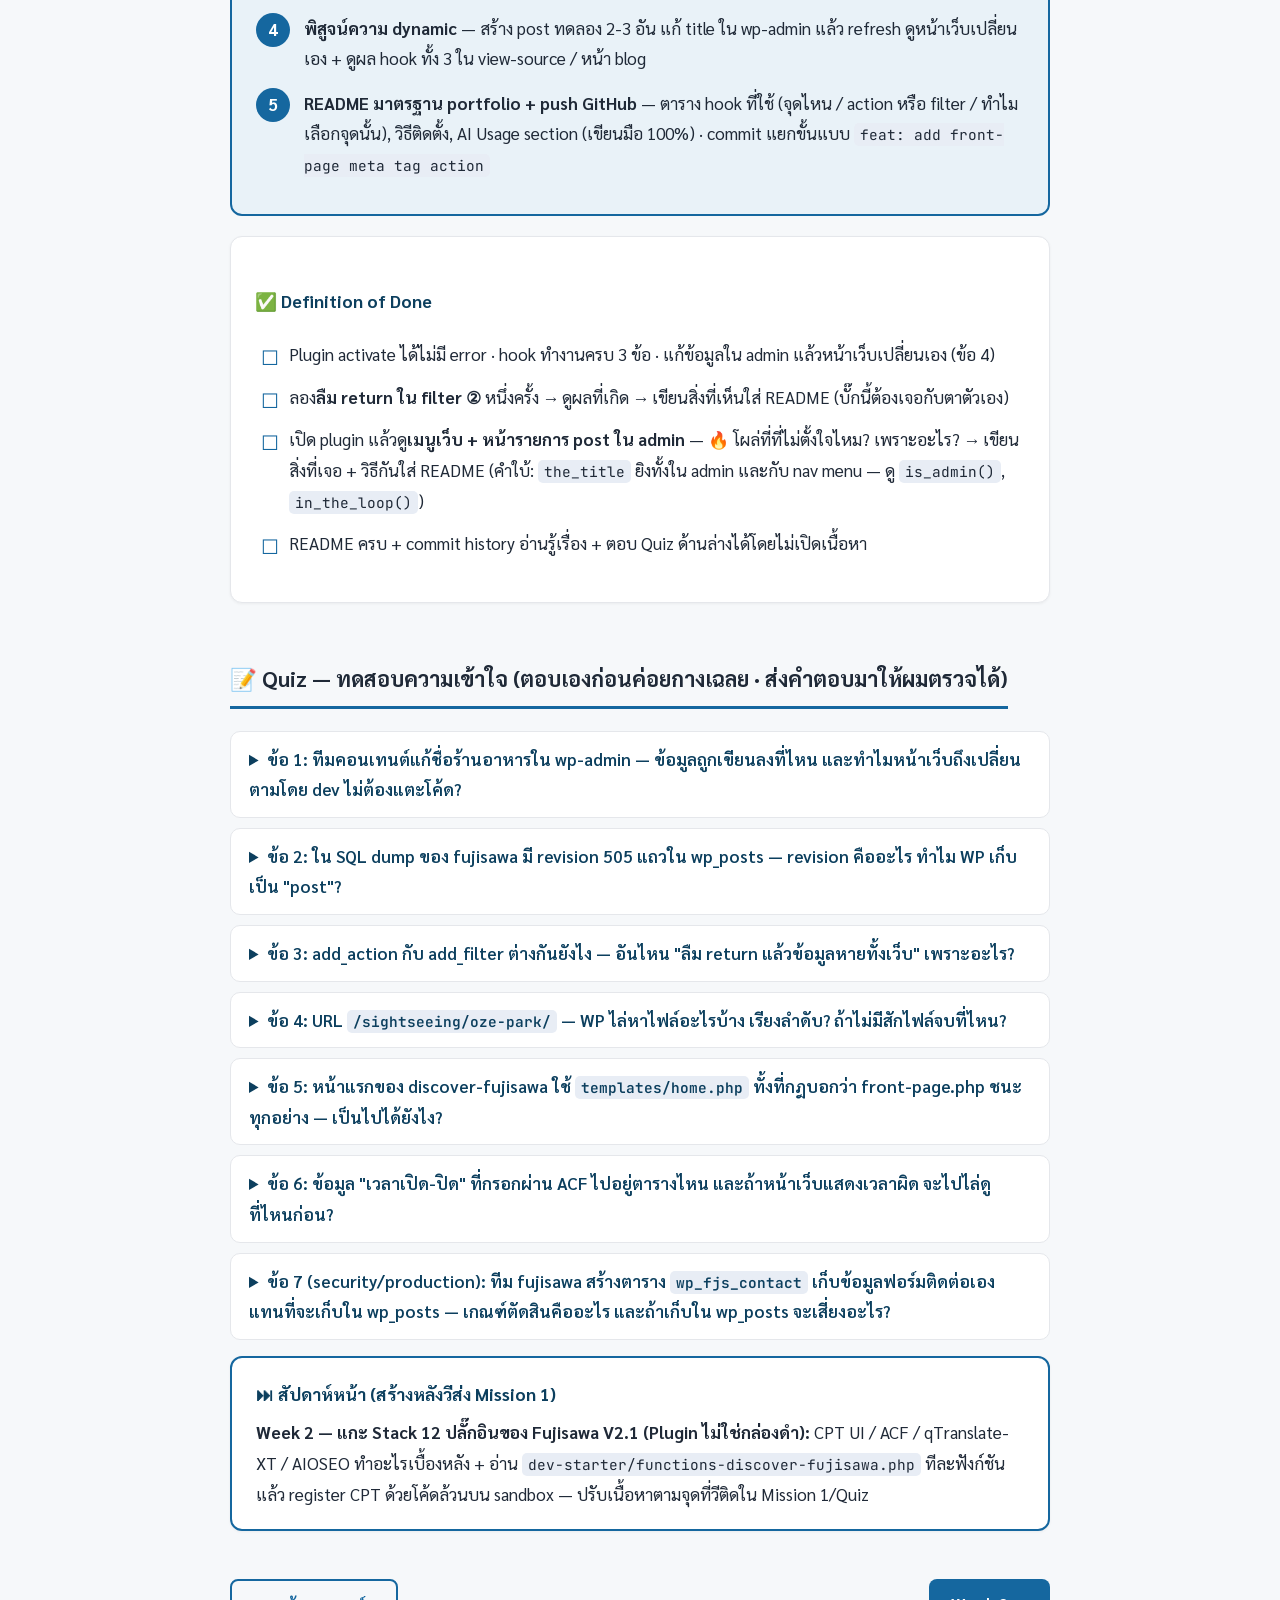
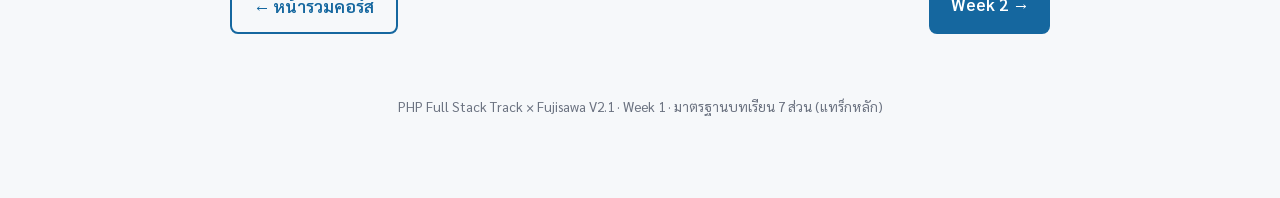
==== commit b24eb349: "docs: fix guard clause example to WPCS braces + cross-ref note" ====
--- a/week-01/index.html
+++ b/week-01/index.html
@@ -352,7 +352,7 @@
     ทักษะ "ออกแบบเว็บให้คนไม่เขียนโค้ดดูแลเองได้" คือทักษะที่ตลาดจ่ายเงินให้</p>
   </div>
 
-  <h2>🧹 Clean Code ประจำ Week 1 — เขียน hook แบบมืออาชีพ</h2>
+  <h2 id="clean-code">🧹 Clean Code ประจำ Week 1 — เขียน hook แบบมืออาชีพ</h2>
   <div class="card">
     <p>3 รูปแบบที่ใช้ได้ทันทีใน Mission สัปดาห์นี้:</p>
 
@@ -380,11 +380,25 @@
 }</code></pre></div>
       <div class="good"><h4>✅ ไม่ใช่ธุระ = ออกทันที</h4>
 <pre><code>function whl_schema() {
-  if ( ! is_singular('sightseeing') ) return;
-  if ( is_admin() ) return;
+  if ( ! is_singular('sightseeing') ) {
+    return;   // ไม่ใช่หน้านี้ → ออกเลย
+  }
+  if ( is_admin() ) {
+    return;   // อยู่หลังบ้าน → ออกเลย
+  }
   // งานจริงอยู่ชั้นนอกสุด อ่านง่าย
 }</code></pre></div>
     </div>
+    <div class="tip"><strong>🔄 กฎการ "พลิกเงื่อนไข" (จุดที่คนสับสนที่สุด):</strong> เวลาเปลี่ยนจากซ้อน if → guard clause
+    ต้องพลิกทุกเงื่อนไขให้กลายเป็น "เงื่อนไขที่จะไล่ออก" — ตัวไหนเคยมี <code>!</code> จะหายไป ตัวไหนไม่เคยมีจะได้ <code>!</code> มา<br>
+    <code>if ( is_singular(...) ) {ทำ}</code> → <code>if ( <strong>!</strong> is_singular(...) ) {return;}</code> ·
+    <code>if ( <strong>!</strong> is_admin() ) {ทำ}</code> → <code>if ( is_admin() ) {return;}</code><br>
+    <em>เปรียบเปรย:</em> แบบซ้อน = พาคนที่ผ่านเกณฑ์เดินเข้าห้องซ้อนห้อง · แบบ guard = ยามยืนหน้าประตู ใครไม่เข้าเกณฑ์เชิญกลับทันที คนที่ผ่านเดินเข้าโถงใหญ่ตรงๆ</div>
+    <div class="warn"><strong>⚠️ ทำไมต้องมีปีกกา <code>{ }</code> แม้มีบรรทัดเดียว:</strong>
+    <strong>WordPress Coding Standards (WPCS) ห้าม</strong> เขียน if แบบไม่มีปีกกา (กฎ <code>Generic.ControlStructures.InlineControlStructure</code>) —
+    ถ้ารัน <code>phpcs --standard=WordPress</code> (จะตั้งใน Week 9) จะโดนฟ้อง · เหตุผลเชิงวิศวกรรม: วันหน้าเติมบรรทัดที่ 2 เข้าไปแล้วลืมใส่ปีกกา = บั๊กเงียบที่หายากมาก<br>
+    <strong>ข้อยกเว้นที่จะเจอในโค้ดจริง:</strong> บรรทัดกัน direct access <code>if ( ! defined( 'ABSPATH' ) ) exit;</code> นิยมเขียนบรรทัดเดียวกันทั้งวงการ
+    (เจอในไฟล์จริงของโปรเจคด้วย) — ถ้าอยากให้ผ่าน WPCS ใช้รูปแบบ <code>defined( 'ABSPATH' ) || exit;</code> ซึ่งไม่ใช่ control structure จึงไม่โดนกฎนี้</div>
 
     <h3>3. Callback เป็นฟังก์ชันมีชื่อ — ไม่ยัด logic ยาวใน closure</h3>
     <div class="clean">
